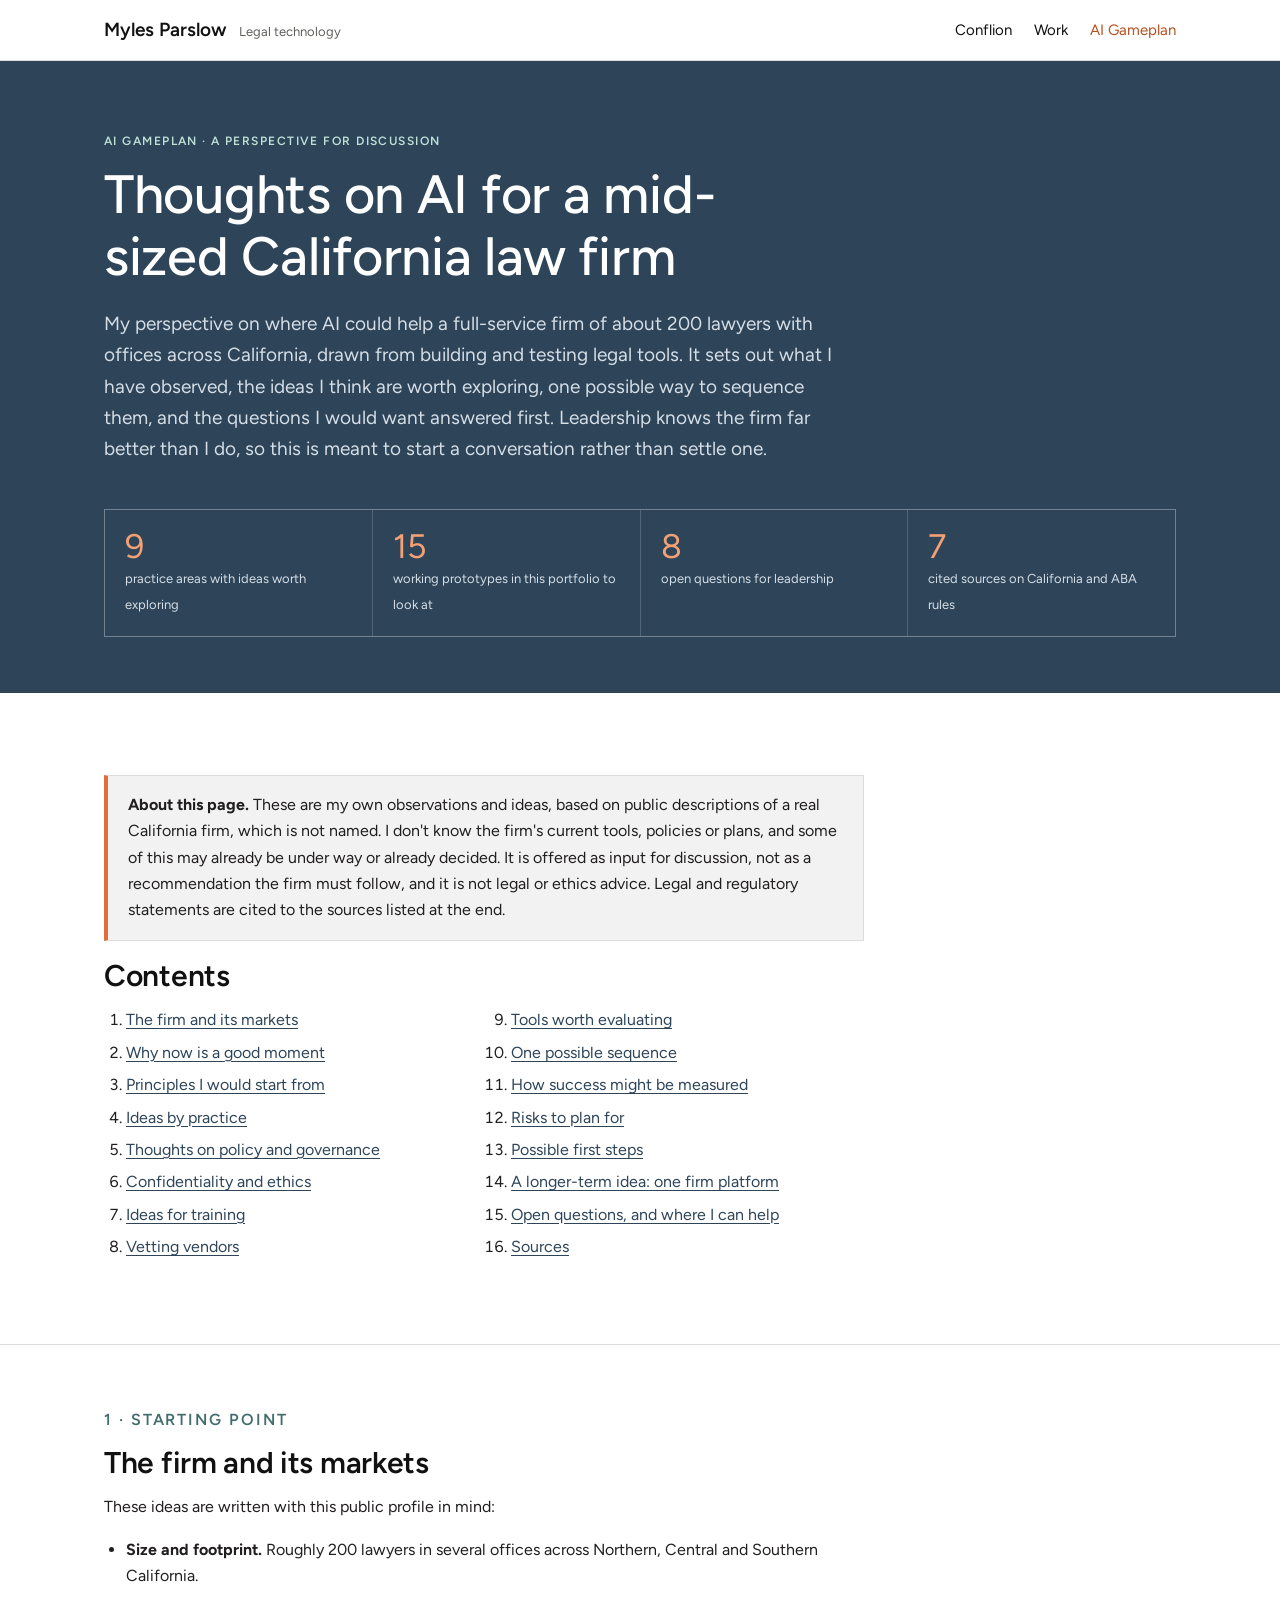
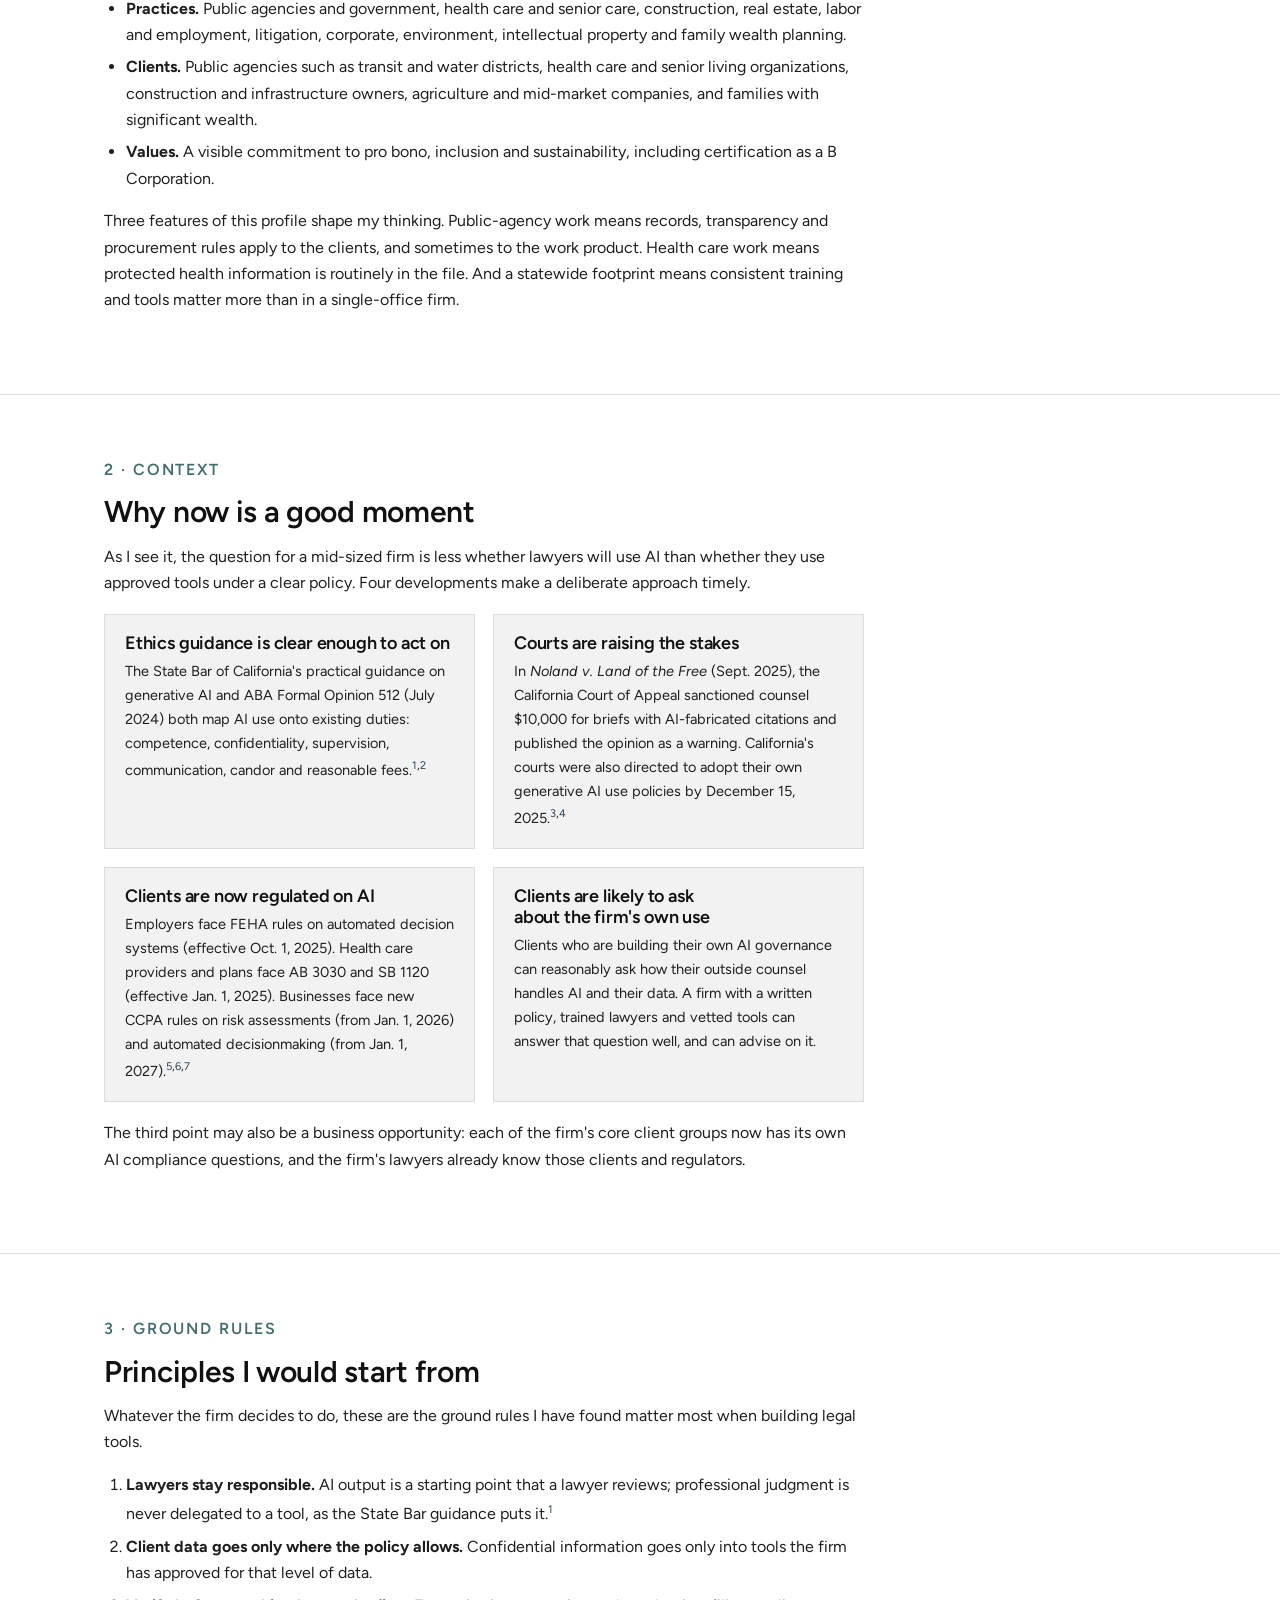
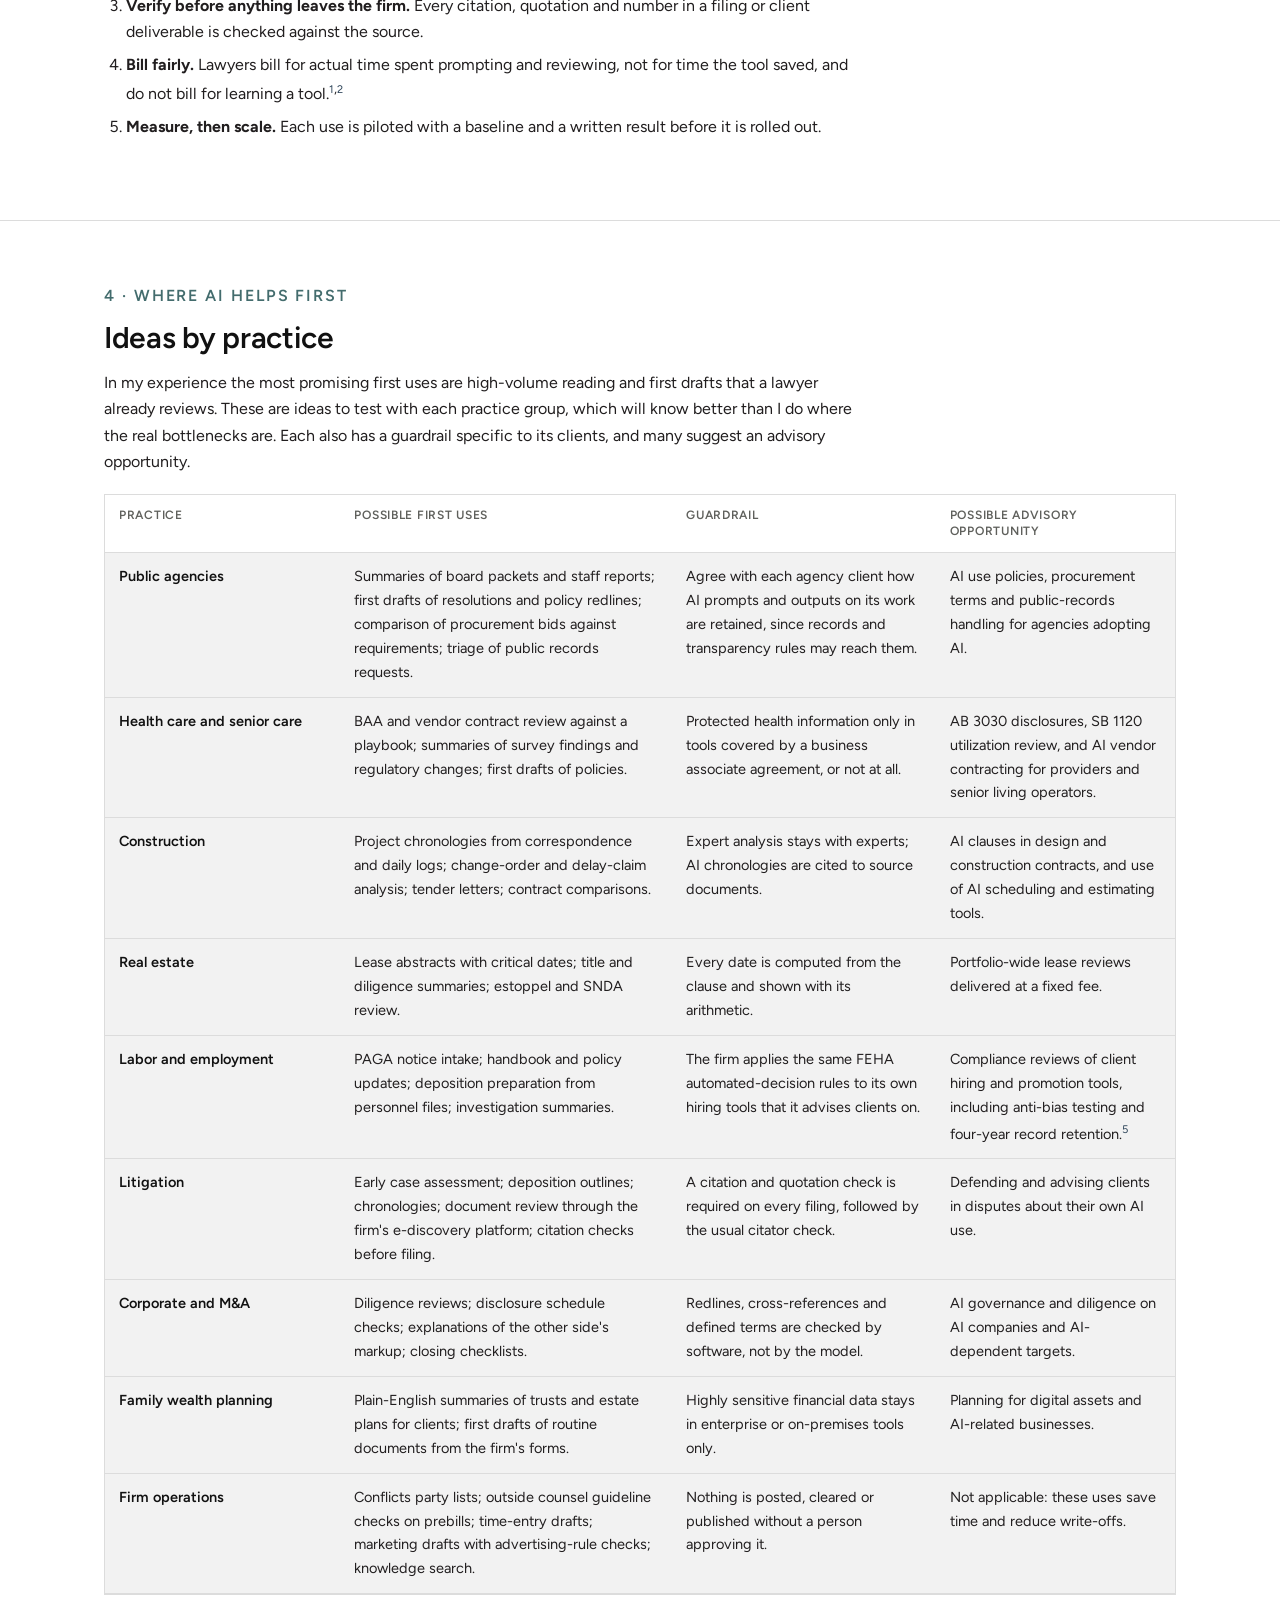
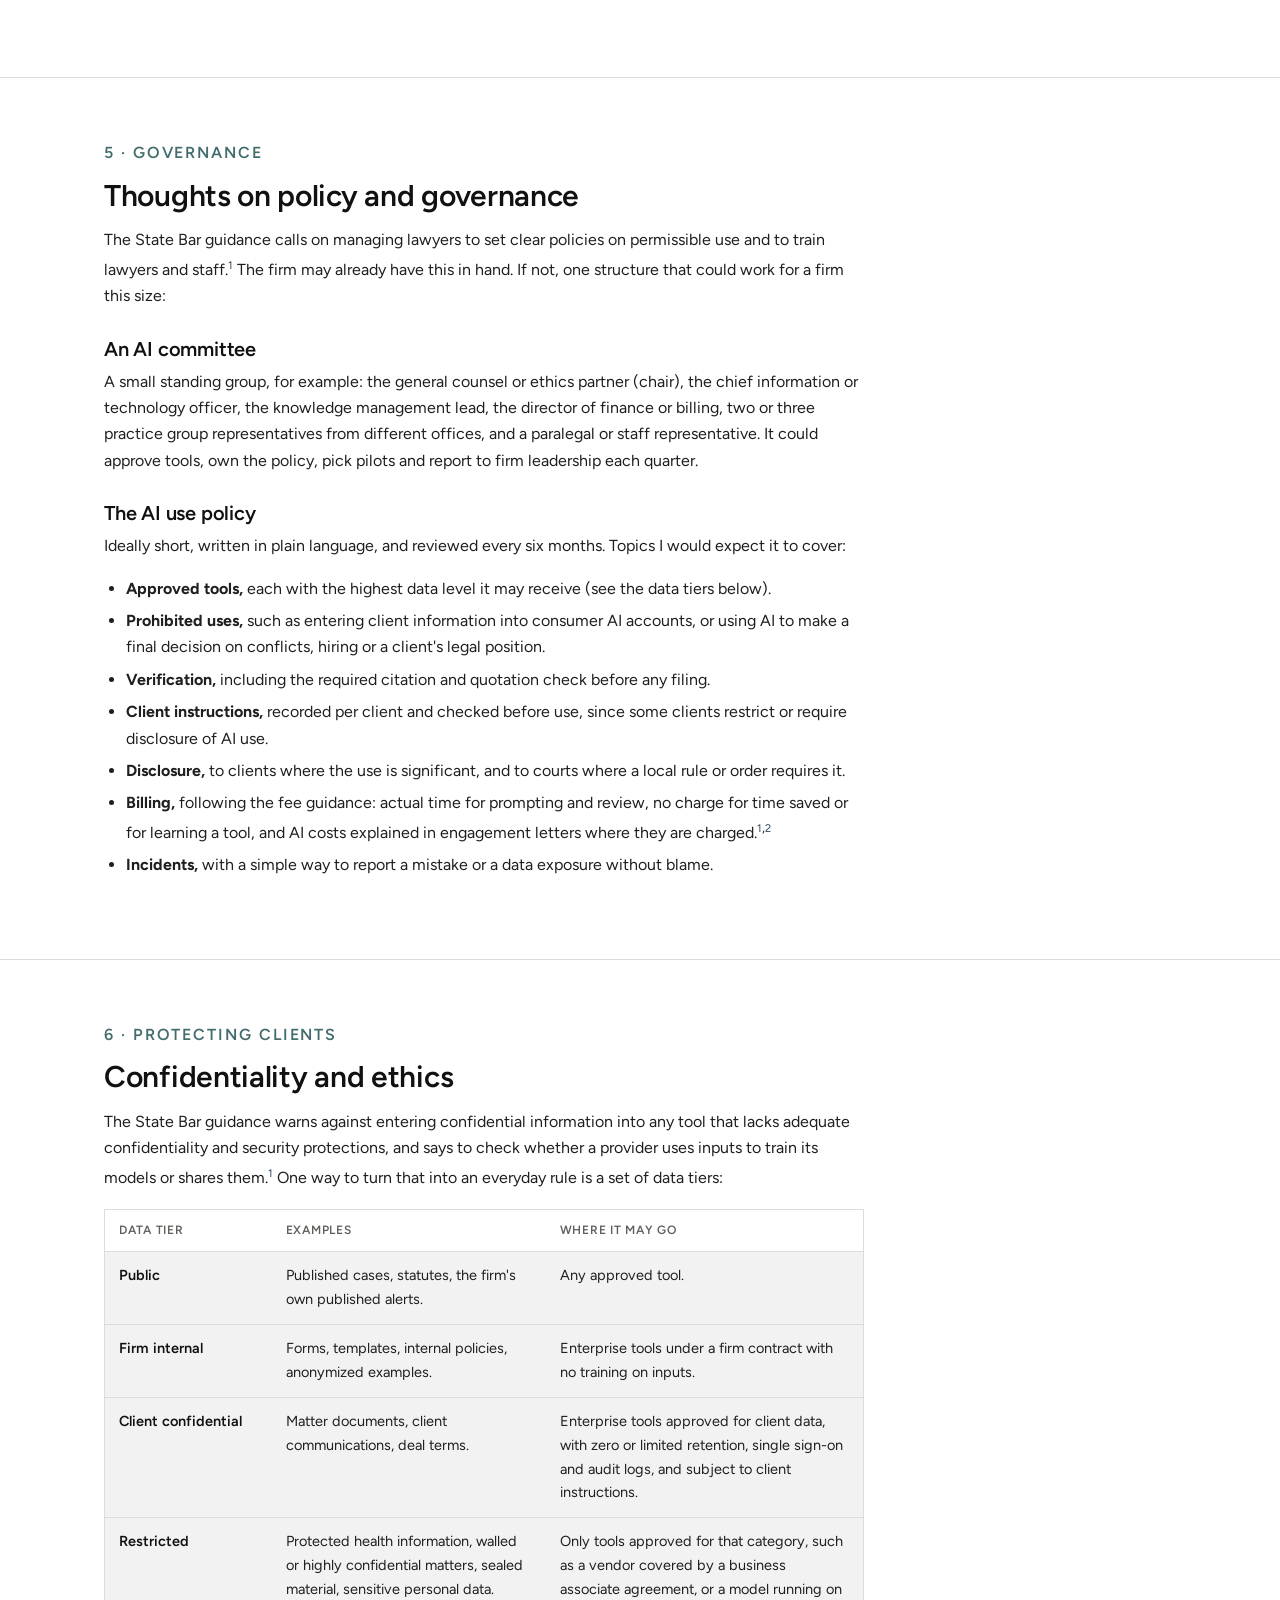
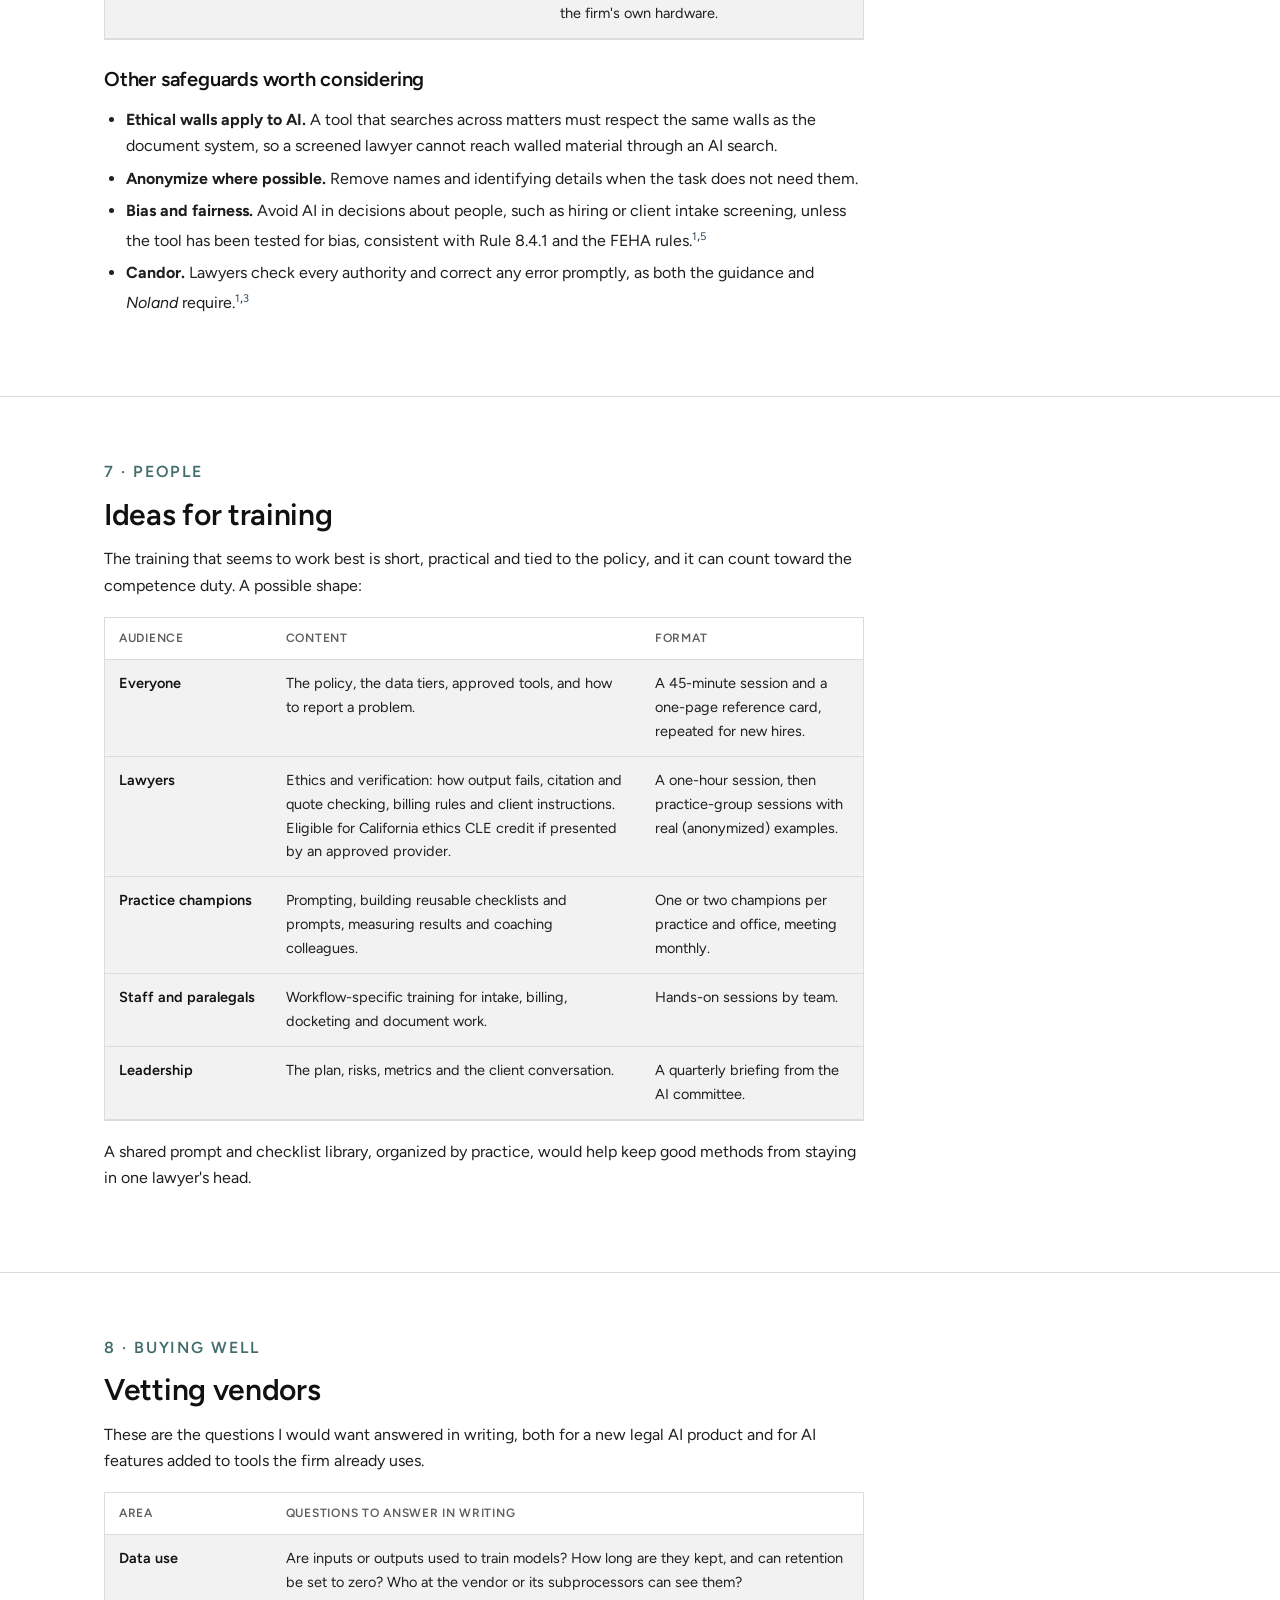
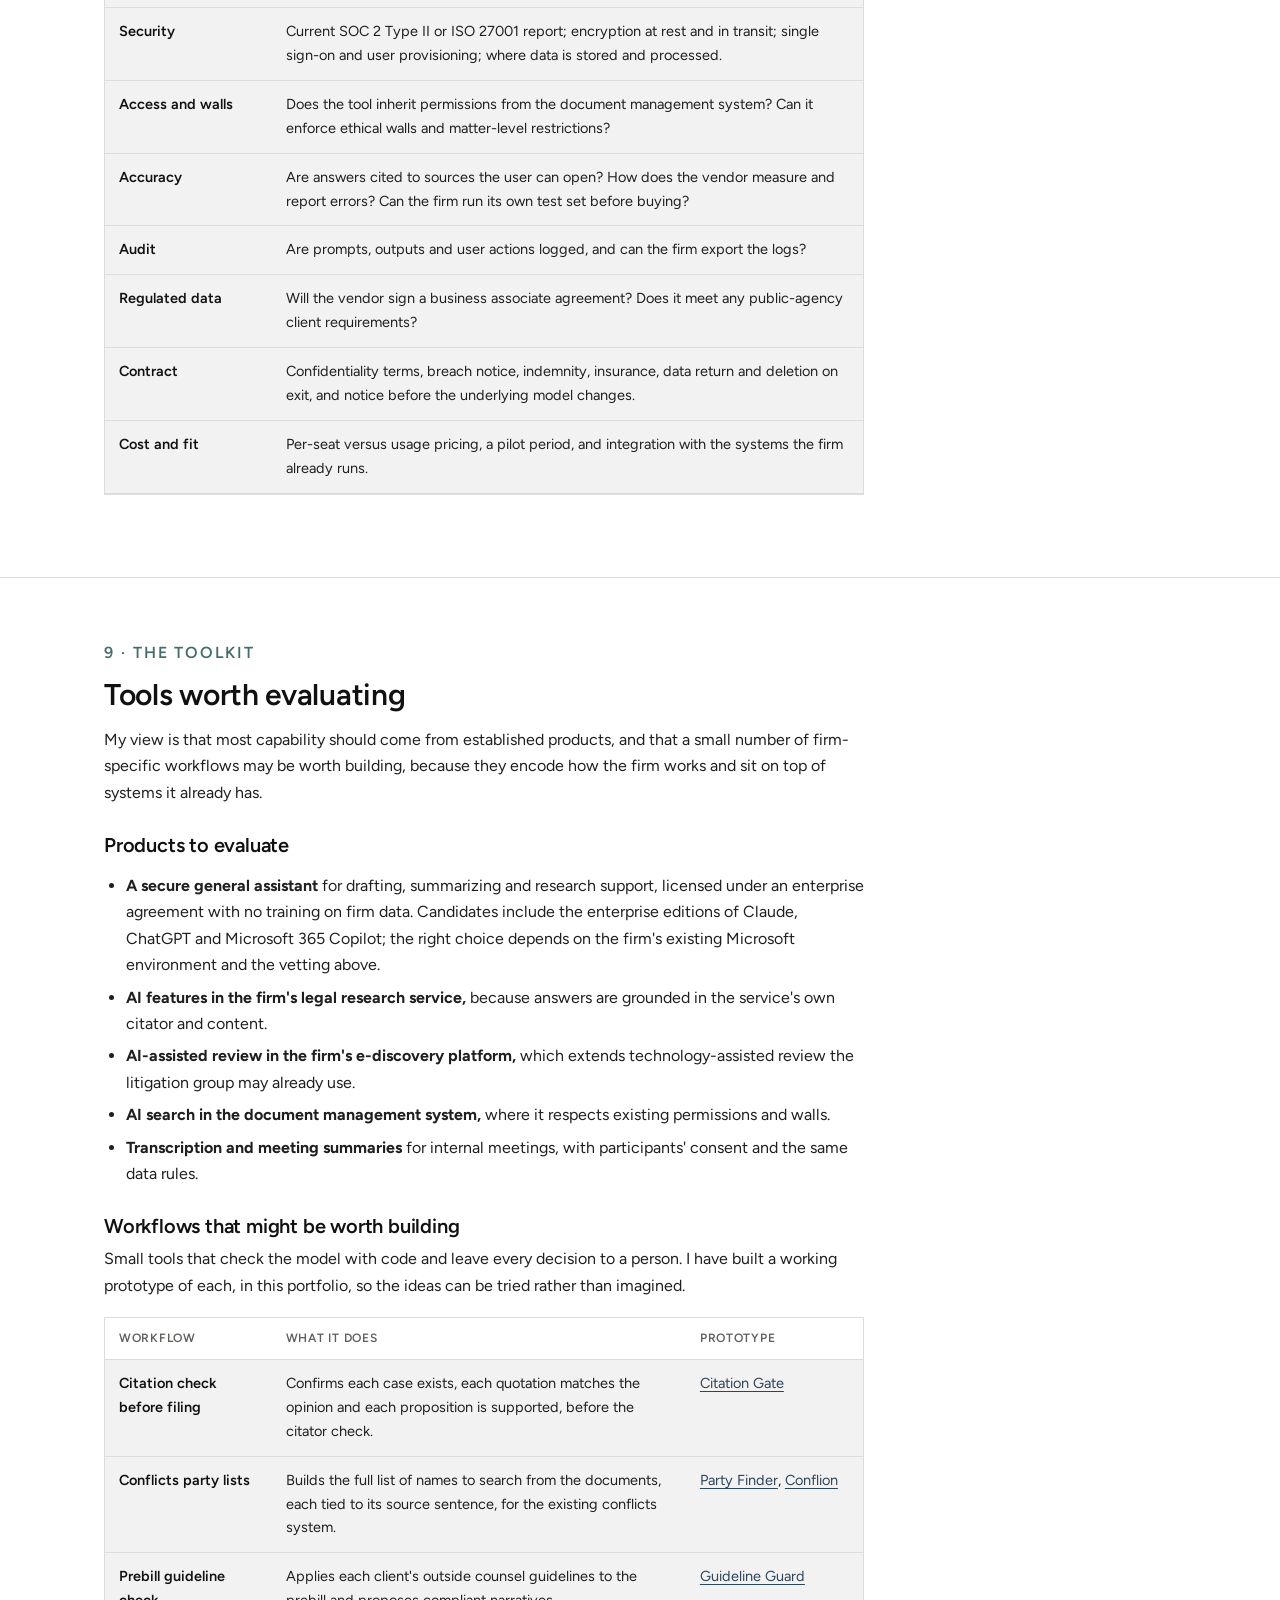
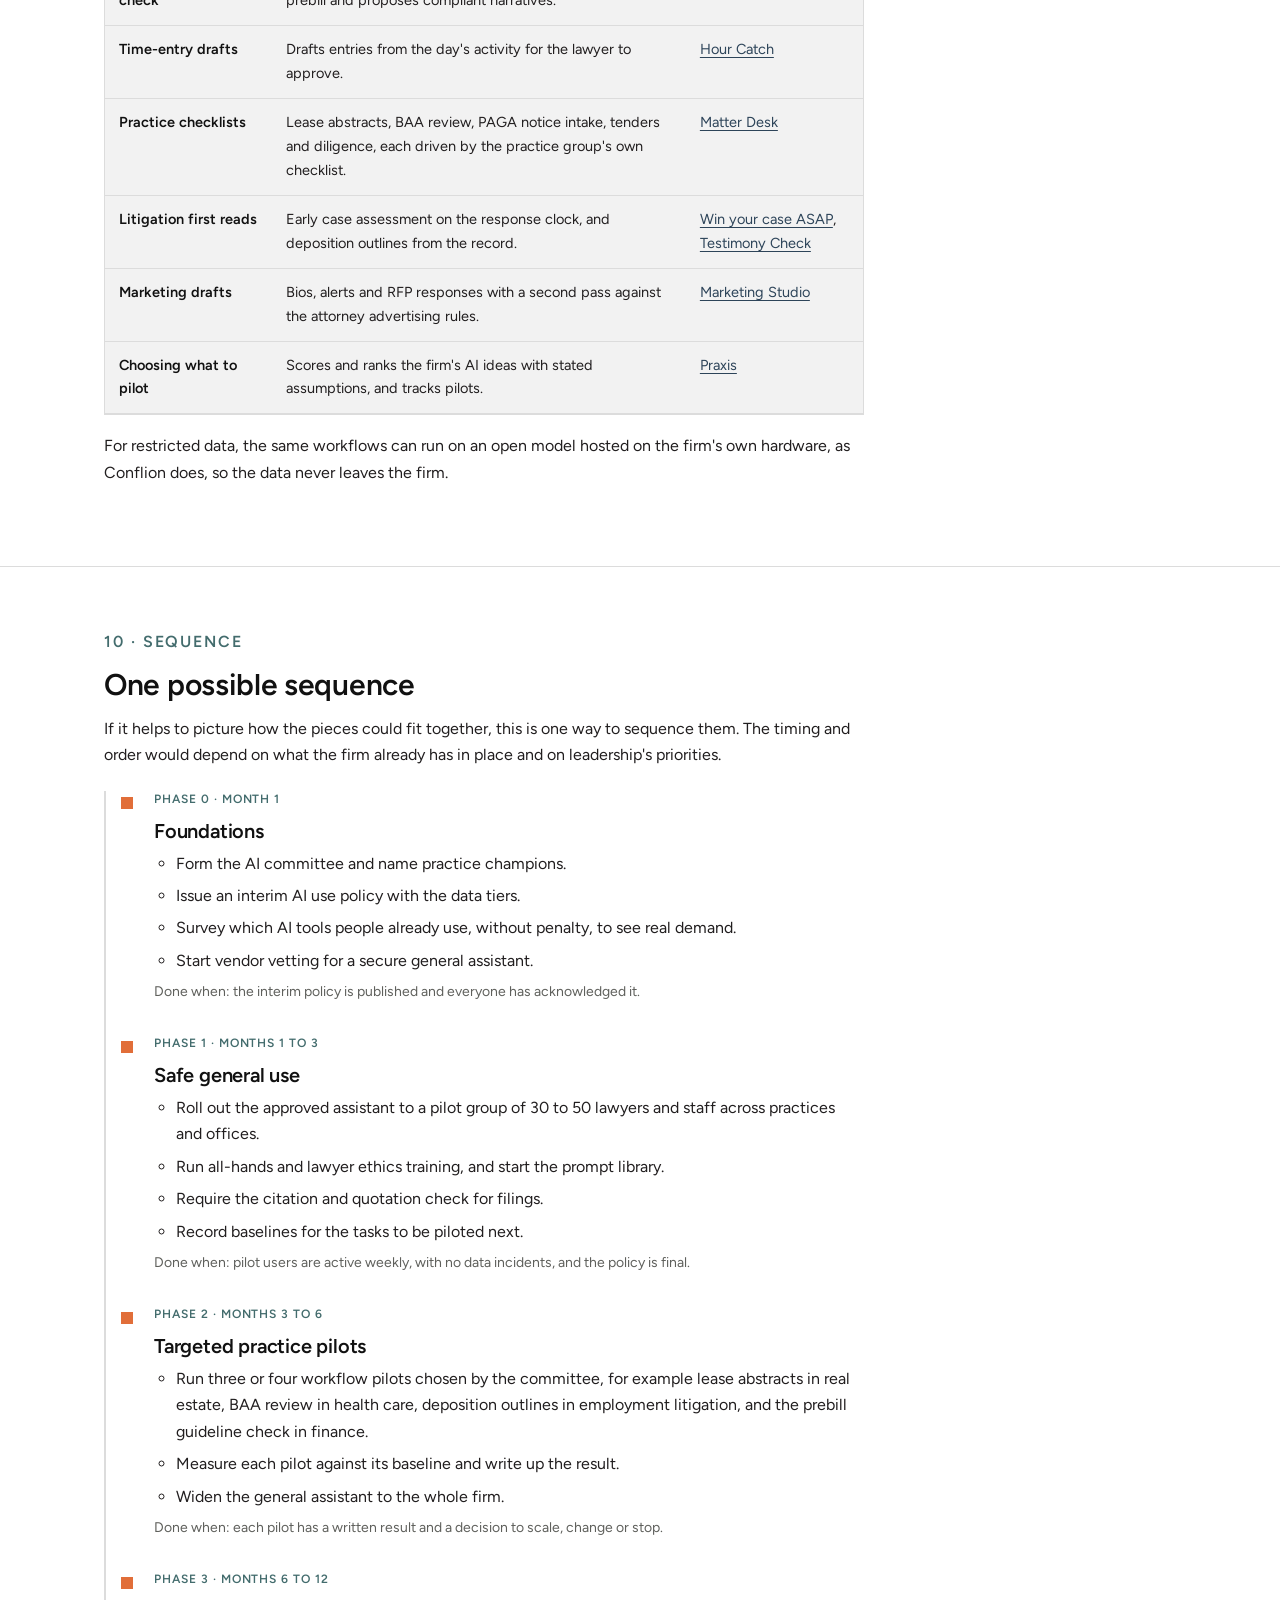
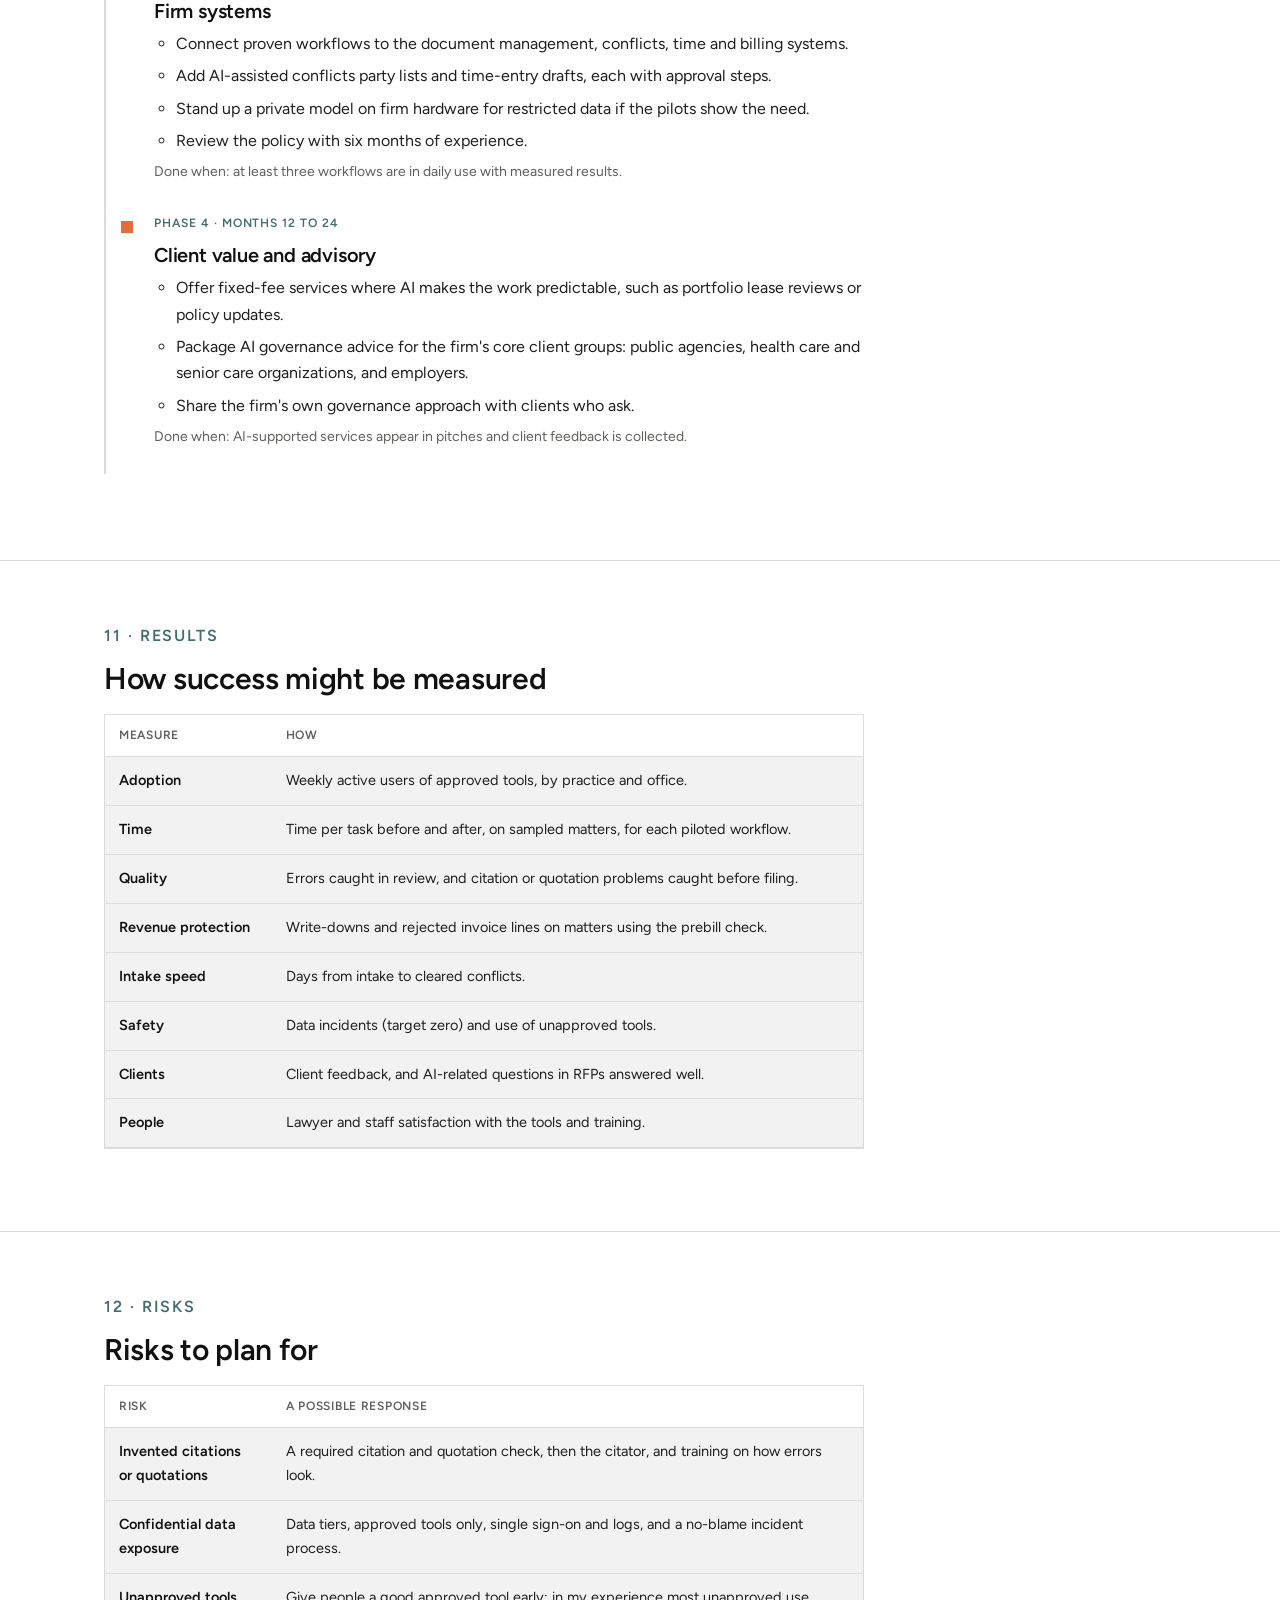
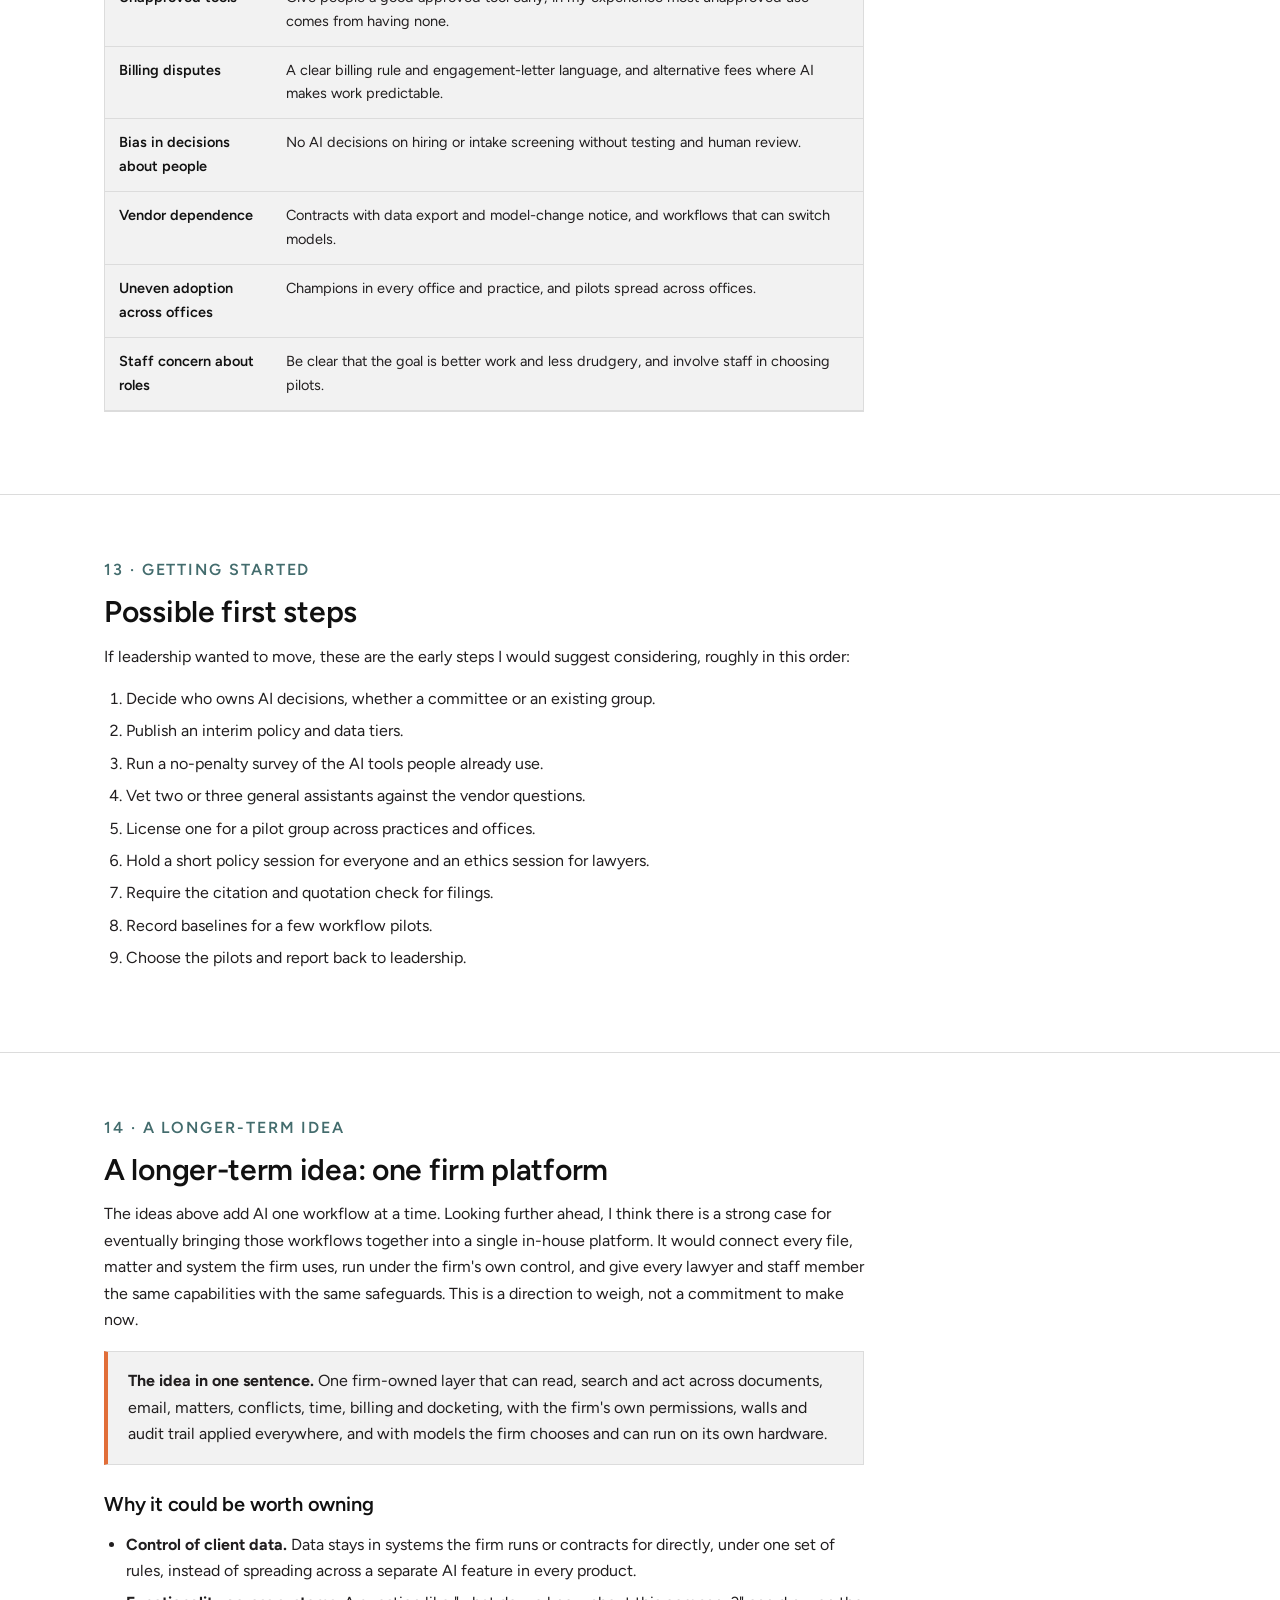
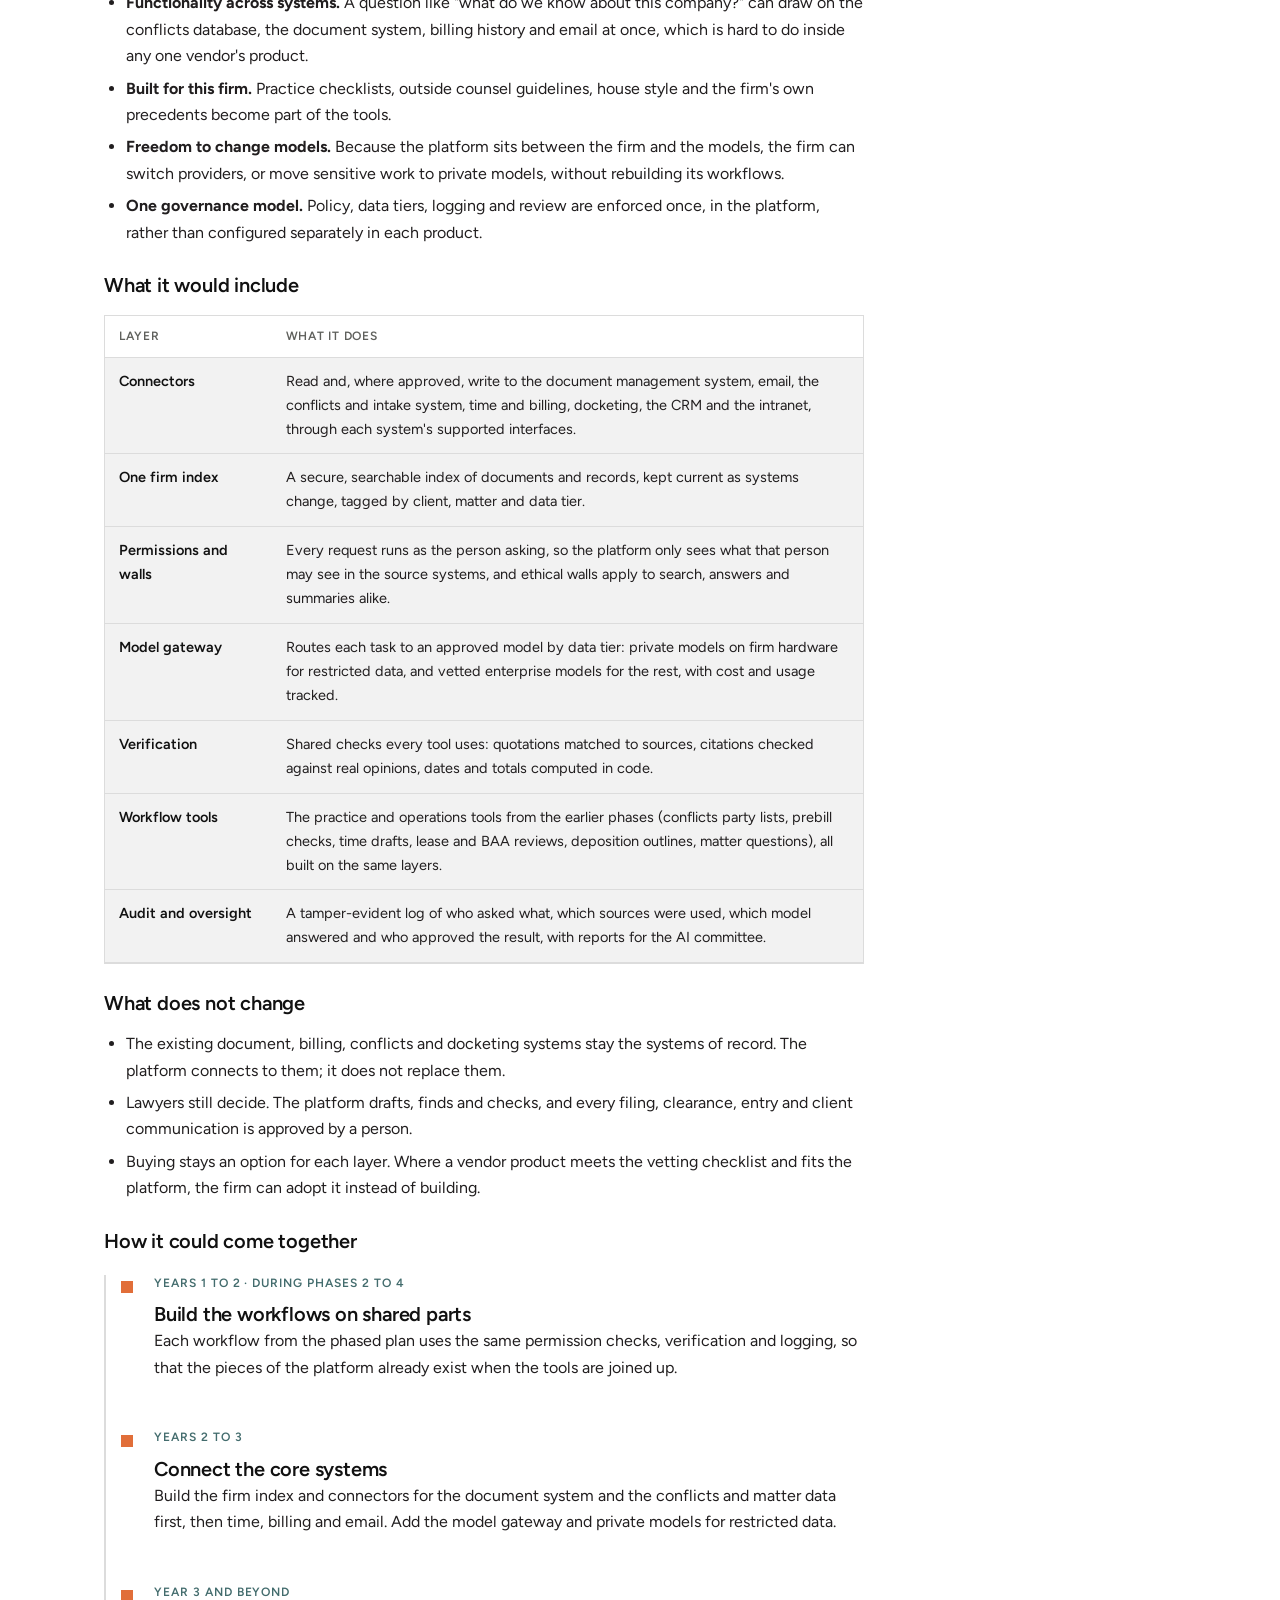
==== ai-gameplan/index.html @ 107e4f0d "Retone the AI Gameplan as a perspective for discussion Co-Authored-By: Claude Opus 5.5 <noreply@anth" ====
<!doctype html>
<html lang="en">
<head>
<meta charset="utf-8">
<meta name="viewport" content="width=device-width, initial-scale=1">
<title>AI Gameplan · Mid-Sized Firm</title>
<meta name="description" content="One perspective on AI at a mid-sized California law firm: observations, ideas worth exploring and open questions on policy, training, confidentiality, vendors and practice-specific tools.">
<meta name="robots" content="noindex">
<link rel="preconnect" href="https://fonts.googleapis.com">
<link rel="preconnect" href="https://fonts.gstatic.com" crossorigin>
<link href="https://fonts.googleapis.com/css2?family=Figtree:wght@400;500;600;700&display=swap" rel="stylesheet">
<link rel="stylesheet" href="../legal.css">
</head>
<body>

<header class="top">
  <div class="wrap">
    <a class="brand" href="../">Myles Parslow <span>Legal technology</span></a>
    <nav aria-label="Sections">
      <a href="../#conflion" class="hide-sm">Conflion</a>
      <a href="../#work">Work</a>
      <a href="./" aria-current="page">AI Gameplan</a>
    </nav>
  </div>
</header>

<main>

<section class="hero">
  <div class="wrap">
    <p class="eyebrow">AI Gameplan · A perspective for discussion</p>
    <h1>Thoughts on AI for a mid-sized California law firm</h1>
    <p class="lede">My perspective on where AI could help a full-service firm of about 200 lawyers with offices across California, drawn from building and testing legal tools. It sets out what I have observed, the ideas I think are worth exploring, one possible way to sequence them, and the questions I would want answered first. Leadership knows the firm far better than I do, so this is meant to start a conversation rather than settle one.</p>
    <div class="figures" role="list">
      <div role="listitem"><b>9</b><span>practice areas with ideas worth exploring</span></div>
      <div role="listitem"><b>15</b><span>working prototypes in this portfolio to look at</span></div>
      <div role="listitem"><b>8</b><span>open questions for leadership</span></div>
      <div role="listitem"><b>7</b><span>cited sources on California and ABA rules</span></div>
    </div>
  </div>
</section>

<section class="block">
  <div class="wrap narrow doc">
    <div class="callout">
      <p><b>About this page.</b> These are my own observations and ideas, based on public descriptions of a real California firm, which is not named. I don't know the firm's current tools, policies or plans, and some of this may already be under way or already decided. It is offered as input for discussion, not as a recommendation the firm must follow, and it is not legal or ethics advice. Legal and regulatory statements are cited to the sources listed at the end.</p>
    </div>
    <h2>Contents</h2>
    <ol class="toc-side">
      <li><a href="#profile">The firm and its markets</a></li>
      <li><a href="#why">Why now is a good moment</a></li>
      <li><a href="#principles">Principles I would start from</a></li>
      <li><a href="#practices">Ideas by practice</a></li>
      <li><a href="#governance">Thoughts on policy and governance</a></li>
      <li><a href="#confidentiality">Confidentiality and ethics</a></li>
      <li><a href="#training">Ideas for training</a></li>
      <li><a href="#vendors">Vetting vendors</a></li>
      <li><a href="#tools">Tools worth evaluating</a></li>
      <li><a href="#phases">One possible sequence</a></li>
      <li><a href="#measure">How success might be measured</a></li>
      <li><a href="#risks">Risks to plan for</a></li>
      <li><a href="#first90">Possible first steps</a></li>
      <li><a href="#platform">A longer-term idea: one firm platform</a></li>
      <li><a href="#questions">Open questions, and where I can help</a></li>
      <li><a href="#sources">Sources</a></li>
    </ol>
  </div>
</section>

<section class="block" id="profile">
  <div class="wrap narrow doc">
    <p class="eyebrow">1 · Starting point</p>
    <h2>The firm and its markets</h2>
    <p>These ideas are written with this public profile in mind:</p>
    <ul>
      <li><b>Size and footprint.</b> Roughly 200 lawyers in several offices across Northern, Central and Southern California.</li>
      <li><b>Practices.</b> Public agencies and government, health care and senior care, construction, real estate, labor and employment, litigation, corporate, environment, intellectual property and family wealth planning.</li>
      <li><b>Clients.</b> Public agencies such as transit and water districts, health care and senior living organizations, construction and infrastructure owners, agriculture and mid-market companies, and families with significant wealth.</li>
      <li><b>Values.</b> A visible commitment to pro bono, inclusion and sustainability, including certification as a B Corporation.</li>
    </ul>
    <p>Three features of this profile shape my thinking. Public-agency work means records, transparency and procurement rules apply to the clients, and sometimes to the work product. Health care work means protected health information is routinely in the file. And a statewide footprint means consistent training and tools matter more than in a single-office firm.</p>
  </div>
</section>

<section class="block" id="why">
  <div class="wrap narrow doc">
    <p class="eyebrow">2 · Context</p>
    <h2>Why now is a good moment</h2>
    <p>As I see it, the question for a mid-sized firm is less whether lawyers will use AI than whether they use approved tools under a clear policy. Four developments make a deliberate approach timely.</p>
    <div class="force">
      <div><h3>Ethics guidance is clear enough to act on</h3><p>The State Bar of California's practical guidance on generative AI and ABA Formal Opinion 512 (July 2024) both map AI use onto existing duties: competence, confidentiality, supervision, communication, candor and reasonable fees.<sup><a href="#s1">1</a>,<a href="#s2">2</a></sup></p></div>
      <div><h3>Courts are raising the stakes</h3><p>In <i>Noland v. Land of the Free</i> (Sept. 2025), the California Court of Appeal sanctioned counsel $10,000 for briefs with AI-fabricated citations and published the opinion as a warning. California's courts were also directed to adopt their own generative AI use policies by December 15, 2025.<sup><a href="#s3">3</a>,<a href="#s4">4</a></sup></p></div>
      <div><h3>Clients are now regulated on AI</h3><p>Employers face FEHA rules on automated decision systems (effective Oct. 1, 2025). Health care providers and plans face AB 3030 and SB 1120 (effective Jan. 1, 2025). Businesses face new CCPA rules on risk assessments (from Jan. 1, 2026) and automated decisionmaking (from Jan. 1, 2027).<sup><a href="#s5">5</a>,<a href="#s6">6</a>,<a href="#s7">7</a></sup></p></div>
      <div><h3>Clients are likely to ask about the firm's own use</h3><p>Clients who are building their own AI governance can reasonably ask how their outside counsel handles AI and their data. A firm with a written policy, trained lawyers and vetted tools can answer that question well, and can advise on it.</p></div>
    </div>
    <p>The third point may also be a business opportunity: each of the firm's core client groups now has its own AI compliance questions, and the firm's lawyers already know those clients and regulators.</p>
  </div>
</section>

<section class="block" id="principles">
  <div class="wrap narrow doc">
    <p class="eyebrow">3 · Ground rules</p>
    <h2>Principles I would start from</h2>
    <p>Whatever the firm decides to do, these are the ground rules I have found matter most when building legal tools.</p>
    <ol>
      <li><b>Lawyers stay responsible.</b> AI output is a starting point that a lawyer reviews; professional judgment is never delegated to a tool, as the State Bar guidance puts it.<sup><a href="#s1">1</a></sup></li>
      <li><b>Client data goes only where the policy allows.</b> Confidential information goes only into tools the firm has approved for that level of data.</li>
      <li><b>Verify before anything leaves the firm.</b> Every citation, quotation and number in a filing or client deliverable is checked against the source.</li>
      <li><b>Bill fairly.</b> Lawyers bill for actual time spent prompting and reviewing, not for time the tool saved, and do not bill for learning a tool.<sup><a href="#s1">1</a>,<a href="#s2">2</a></sup></li>
      <li><b>Measure, then scale.</b> Each use is piloted with a baseline and a written result before it is rolled out.</li>
    </ol>
  </div>
</section>

<section class="block" id="practices">
  <div class="wrap doc">
    <div class="narrow">
      <p class="eyebrow">4 · Where AI helps first</p>
      <h2>Ideas by practice</h2>
      <p>In my experience the most promising first uses are high-volume reading and first drafts that a lawyer already reviews. These are ideas to test with each practice group, which will know better than I do where the real bottlenecks are. Each also has a guardrail specific to its clients, and many suggest an advisory opportunity.</p>
    </div>
    <div class="tbl-wrap">
      <table class="tbl stack">
        <thead><tr><th>Practice</th><th>Possible first uses</th><th>Guardrail</th><th>Possible advisory opportunity</th></tr></thead>
        <tbody>
          <tr><td>Public agencies</td><td data-label="First uses">Summaries of board packets and staff reports; first drafts of resolutions and policy redlines; comparison of procurement bids against requirements; triage of public records requests.</td><td data-label="Guardrail">Agree with each agency client how AI prompts and outputs on its work are retained, since records and transparency rules may reach them.</td><td data-label="Advisory opportunity">AI use policies, procurement terms and public-records handling for agencies adopting AI.</td></tr>
          <tr><td>Health care and senior care</td><td data-label="First uses">BAA and vendor contract review against a playbook; summaries of survey findings and regulatory changes; first drafts of policies.</td><td data-label="Guardrail">Protected health information only in tools covered by a business associate agreement, or not at all.</td><td data-label="Advisory opportunity">AB 3030 disclosures, SB 1120 utilization review, and AI vendor contracting for providers and senior living operators.</td></tr>
          <tr><td>Construction</td><td data-label="First uses">Project chronologies from correspondence and daily logs; change-order and delay-claim analysis; tender letters; contract comparisons.</td><td data-label="Guardrail">Expert analysis stays with experts; AI chronologies are cited to source documents.</td><td data-label="Advisory opportunity">AI clauses in design and construction contracts, and use of AI scheduling and estimating tools.</td></tr>
          <tr><td>Real estate</td><td data-label="First uses">Lease abstracts with critical dates; title and diligence summaries; estoppel and SNDA review.</td><td data-label="Guardrail">Every date is computed from the clause and shown with its arithmetic.</td><td data-label="Advisory opportunity">Portfolio-wide lease reviews delivered at a fixed fee.</td></tr>
          <tr><td>Labor and employment</td><td data-label="First uses">PAGA notice intake; handbook and policy updates; deposition preparation from personnel files; investigation summaries.</td><td data-label="Guardrail">The firm applies the same FEHA automated-decision rules to its own hiring tools that it advises clients on.</td><td data-label="Advisory opportunity">Compliance reviews of client hiring and promotion tools, including anti-bias testing and four-year record retention.<sup><a href="#s5">5</a></sup></td></tr>
          <tr><td>Litigation</td><td data-label="First uses">Early case assessment; deposition outlines; chronologies; document review through the firm's e-discovery platform; citation checks before filing.</td><td data-label="Guardrail">A citation and quotation check is required on every filing, followed by the usual citator check.</td><td data-label="Advisory opportunity">Defending and advising clients in disputes about their own AI use.</td></tr>
          <tr><td>Corporate and M&amp;A</td><td data-label="First uses">Diligence reviews; disclosure schedule checks; explanations of the other side's markup; closing checklists.</td><td data-label="Guardrail">Redlines, cross-references and defined terms are checked by software, not by the model.</td><td data-label="Advisory opportunity">AI governance and diligence on AI companies and AI-dependent targets.</td></tr>
          <tr><td>Family wealth planning</td><td data-label="First uses">Plain-English summaries of trusts and estate plans for clients; first drafts of routine documents from the firm's forms.</td><td data-label="Guardrail">Highly sensitive financial data stays in enterprise or on-premises tools only.</td><td data-label="Advisory opportunity">Planning for digital assets and AI-related businesses.</td></tr>
          <tr><td>Firm operations</td><td data-label="First uses">Conflicts party lists; outside counsel guideline checks on prebills; time-entry drafts; marketing drafts with advertising-rule checks; knowledge search.</td><td data-label="Guardrail">Nothing is posted, cleared or published without a person approving it.</td><td data-label="Advisory opportunity">Not applicable: these uses save time and reduce write-offs.</td></tr>
        </tbody>
      </table>
    </div>
  </div>
</section>

<section class="block" id="governance">
  <div class="wrap narrow doc">
    <p class="eyebrow">5 · Governance</p>
    <h2>Thoughts on policy and governance</h2>
    <p>The State Bar guidance calls on managing lawyers to set clear policies on permissible use and to train lawyers and staff.<sup><a href="#s1">1</a></sup> The firm may already have this in hand. If not, one structure that could work for a firm this size:</p>
    <h3>An AI committee</h3>
    <p>A small standing group, for example: the general counsel or ethics partner (chair), the chief information or technology officer, the knowledge management lead, the director of finance or billing, two or three practice group representatives from different offices, and a paralegal or staff representative. It could approve tools, own the policy, pick pilots and report to firm leadership each quarter.</p>
    <h3>The AI use policy</h3>
    <p>Ideally short, written in plain language, and reviewed every six months. Topics I would expect it to cover:</p>
    <ul>
      <li><b>Approved tools,</b> each with the highest data level it may receive (see the data tiers below).</li>
      <li><b>Prohibited uses,</b> such as entering client information into consumer AI accounts, or using AI to make a final decision on conflicts, hiring or a client's legal position.</li>
      <li><b>Verification,</b> including the required citation and quotation check before any filing.</li>
      <li><b>Client instructions,</b> recorded per client and checked before use, since some clients restrict or require disclosure of AI use.</li>
      <li><b>Disclosure,</b> to clients where the use is significant, and to courts where a local rule or order requires it.</li>
      <li><b>Billing,</b> following the fee guidance: actual time for prompting and review, no charge for time saved or for learning a tool, and AI costs explained in engagement letters where they are charged.<sup><a href="#s1">1</a>,<a href="#s2">2</a></sup></li>
      <li><b>Incidents,</b> with a simple way to report a mistake or a data exposure without blame.</li>
    </ul>
  </div>
</section>

<section class="block" id="confidentiality">
  <div class="wrap narrow doc">
    <p class="eyebrow">6 · Protecting clients</p>
    <h2>Confidentiality and ethics</h2>
    <p>The State Bar guidance warns against entering confidential information into any tool that lacks adequate confidentiality and security protections, and says to check whether a provider uses inputs to train its models or shares them.<sup><a href="#s1">1</a></sup> One way to turn that into an everyday rule is a set of data tiers:</p>
    <div class="tbl-wrap">
      <table class="tbl stack">
        <thead><tr><th>Data tier</th><th>Examples</th><th>Where it may go</th></tr></thead>
        <tbody>
          <tr><td>Public</td><td data-label="Examples">Published cases, statutes, the firm's own published alerts.</td><td data-label="Where it may go">Any approved tool.</td></tr>
          <tr><td>Firm internal</td><td data-label="Examples">Forms, templates, internal policies, anonymized examples.</td><td data-label="Where it may go">Enterprise tools under a firm contract with no training on inputs.</td></tr>
          <tr><td>Client confidential</td><td data-label="Examples">Matter documents, client communications, deal terms.</td><td data-label="Where it may go">Enterprise tools approved for client data, with zero or limited retention, single sign-on and audit logs, and subject to client instructions.</td></tr>
          <tr><td>Restricted</td><td data-label="Examples">Protected health information, walled or highly confidential matters, sealed material, sensitive personal data.</td><td data-label="Where it may go">Only tools approved for that category, such as a vendor covered by a business associate agreement, or a model running on the firm's own hardware.</td></tr>
        </tbody>
      </table>
    </div>
    <h3>Other safeguards worth considering</h3>
    <ul>
      <li><b>Ethical walls apply to AI.</b> A tool that searches across matters must respect the same walls as the document system, so a screened lawyer cannot reach walled material through an AI search.</li>
      <li><b>Anonymize where possible.</b> Remove names and identifying details when the task does not need them.</li>
      <li><b>Bias and fairness.</b> Avoid AI in decisions about people, such as hiring or client intake screening, unless the tool has been tested for bias, consistent with Rule 8.4.1 and the FEHA rules.<sup><a href="#s1">1</a>,<a href="#s5">5</a></sup></li>
      <li><b>Candor.</b> Lawyers check every authority and correct any error promptly, as both the guidance and <i>Noland</i> require.<sup><a href="#s1">1</a>,<a href="#s3">3</a></sup></li>
    </ul>
  </div>
</section>

<section class="block" id="training">
  <div class="wrap narrow doc">
    <p class="eyebrow">7 · People</p>
    <h2>Ideas for training</h2>
    <p>The training that seems to work best is short, practical and tied to the policy, and it can count toward the competence duty. A possible shape:</p>
    <div class="tbl-wrap">
      <table class="tbl stack">
        <thead><tr><th>Audience</th><th>Content</th><th>Format</th></tr></thead>
        <tbody>
          <tr><td>Everyone</td><td data-label="Content">The policy, the data tiers, approved tools, and how to report a problem.</td><td data-label="Format">A 45-minute session and a one-page reference card, repeated for new hires.</td></tr>
          <tr><td>Lawyers</td><td data-label="Content">Ethics and verification: how output fails, citation and quote checking, billing rules and client instructions. Eligible for California ethics CLE credit if presented by an approved provider.</td><td data-label="Format">A one-hour session, then practice-group sessions with real (anonymized) examples.</td></tr>
          <tr><td>Practice champions</td><td data-label="Content">Prompting, building reusable checklists and prompts, measuring results and coaching colleagues.</td><td data-label="Format">One or two champions per practice and office, meeting monthly.</td></tr>
          <tr><td>Staff and paralegals</td><td data-label="Content">Workflow-specific training for intake, billing, docketing and document work.</td><td data-label="Format">Hands-on sessions by team.</td></tr>
          <tr><td>Leadership</td><td data-label="Content">The plan, risks, metrics and the client conversation.</td><td data-label="Format">A quarterly briefing from the AI committee.</td></tr>
        </tbody>
      </table>
    </div>
    <p>A shared prompt and checklist library, organized by practice, would help keep good methods from staying in one lawyer's head.</p>
  </div>
</section>

<section class="block" id="vendors">
  <div class="wrap narrow doc">
    <p class="eyebrow">8 · Buying well</p>
    <h2>Vetting vendors</h2>
    <p>These are the questions I would want answered in writing, both for a new legal AI product and for AI features added to tools the firm already uses.</p>
    <div class="tbl-wrap">
      <table class="tbl stack">
        <thead><tr><th>Area</th><th>Questions to answer in writing</th></tr></thead>
        <tbody>
          <tr><td>Data use</td><td data-label="Questions">Are inputs or outputs used to train models? How long are they kept, and can retention be set to zero? Who at the vendor or its subprocessors can see them?</td></tr>
          <tr><td>Security</td><td data-label="Questions">Current SOC 2 Type II or ISO 27001 report; encryption at rest and in transit; single sign-on and user provisioning; where data is stored and processed.</td></tr>
          <tr><td>Access and walls</td><td data-label="Questions">Does the tool inherit permissions from the document management system? Can it enforce ethical walls and matter-level restrictions?</td></tr>
          <tr><td>Accuracy</td><td data-label="Questions">Are answers cited to sources the user can open? How does the vendor measure and report errors? Can the firm run its own test set before buying?</td></tr>
          <tr><td>Audit</td><td data-label="Questions">Are prompts, outputs and user actions logged, and can the firm export the logs?</td></tr>
          <tr><td>Regulated data</td><td data-label="Questions">Will the vendor sign a business associate agreement? Does it meet any public-agency client requirements?</td></tr>
          <tr><td>Contract</td><td data-label="Questions">Confidentiality terms, breach notice, indemnity, insurance, data return and deletion on exit, and notice before the underlying model changes.</td></tr>
          <tr><td>Cost and fit</td><td data-label="Questions">Per-seat versus usage pricing, a pilot period, and integration with the systems the firm already runs.</td></tr>
        </tbody>
      </table>
    </div>
  </div>
</section>

<section class="block" id="tools">
  <div class="wrap narrow doc">
    <p class="eyebrow">9 · The toolkit</p>
    <h2>Tools worth evaluating</h2>
    <p>My view is that most capability should come from established products, and that a small number of firm-specific workflows may be worth building, because they encode how the firm works and sit on top of systems it already has.</p>
    <h3>Products to evaluate</h3>
    <ul>
      <li><b>A secure general assistant</b> for drafting, summarizing and research support, licensed under an enterprise agreement with no training on firm data. Candidates include the enterprise editions of Claude, ChatGPT and Microsoft 365 Copilot; the right choice depends on the firm's existing Microsoft environment and the vetting above.</li>
      <li><b>AI features in the firm's legal research service,</b> because answers are grounded in the service's own citator and content.</li>
      <li><b>AI-assisted review in the firm's e-discovery platform,</b> which extends technology-assisted review the litigation group may already use.</li>
      <li><b>AI search in the document management system,</b> where it respects existing permissions and walls.</li>
      <li><b>Transcription and meeting summaries</b> for internal meetings, with participants' consent and the same data rules.</li>
    </ul>
    <h3>Workflows that might be worth building</h3>
    <p>Small tools that check the model with code and leave every decision to a person. I have built a working prototype of each, in this portfolio, so the ideas can be tried rather than imagined.</p>
    <div class="tbl-wrap">
      <table class="tbl stack">
        <thead><tr><th>Workflow</th><th>What it does</th><th>Prototype</th></tr></thead>
        <tbody>
          <tr><td>Citation check before filing</td><td data-label="What it does">Confirms each case exists, each quotation matches the opinion and each proposition is supported, before the citator check.</td><td data-label="Prototype"><a href="../#citationgate">Citation Gate</a></td></tr>
          <tr><td>Conflicts party lists</td><td data-label="What it does">Builds the full list of names to search from the documents, each tied to its source sentence, for the existing conflicts system.</td><td data-label="Prototype"><a href="../#partyfinder">Party Finder</a>, <a href="../#conflion">Conflion</a></td></tr>
          <tr><td>Prebill guideline check</td><td data-label="What it does">Applies each client's outside counsel guidelines to the prebill and proposes compliant narratives.</td><td data-label="Prototype"><a href="../#guidelineguard">Guideline Guard</a></td></tr>
          <tr><td>Time-entry drafts</td><td data-label="What it does">Drafts entries from the day's activity for the lawyer to approve.</td><td data-label="Prototype"><a href="../#hourcatch">Hour Catch</a></td></tr>
          <tr><td>Practice checklists</td><td data-label="What it does">Lease abstracts, BAA review, PAGA notice intake, tenders and diligence, each driven by the practice group's own checklist.</td><td data-label="Prototype"><a href="../#matterdesk">Matter Desk</a></td></tr>
          <tr><td>Litigation first reads</td><td data-label="What it does">Early case assessment on the response clock, and deposition outlines from the record.</td><td data-label="Prototype"><a href="../#winyourcase">Win your case ASAP</a>, <a href="../#testimonycheck">Testimony Check</a></td></tr>
          <tr><td>Marketing drafts</td><td data-label="What it does">Bios, alerts and RFP responses with a second pass against the attorney advertising rules.</td><td data-label="Prototype"><a href="../#marketingstudio">Marketing Studio</a></td></tr>
          <tr><td>Choosing what to pilot</td><td data-label="What it does">Scores and ranks the firm's AI ideas with stated assumptions, and tracks pilots.</td><td data-label="Prototype"><a href="../#praxis">Praxis</a></td></tr>
        </tbody>
      </table>
    </div>
    <p>For restricted data, the same workflows can run on an open model hosted on the firm's own hardware, as Conflion does, so the data never leaves the firm.</p>
  </div>
</section>

<section class="block" id="phases">
  <div class="wrap narrow doc">
    <p class="eyebrow">10 · Sequence</p>
    <h2>One possible sequence</h2>
    <p>If it helps to picture how the pieces could fit together, this is one way to sequence them. The timing and order would depend on what the firm already has in place and on leadership's priorities.</p>
    <ol class="phases">
      <li>
        <p class="when">Phase 0 · Month 1</p>
        <h3>Foundations</h3>
        <ul>
          <li>Form the AI committee and name practice champions.</li>
          <li>Issue an interim AI use policy with the data tiers.</li>
          <li>Survey which AI tools people already use, without penalty, to see real demand.</li>
          <li>Start vendor vetting for a secure general assistant.</li>
        </ul>
        <p class="exit">Done when: the interim policy is published and everyone has acknowledged it.</p>
      </li>
      <li>
        <p class="when">Phase 1 · Months 1 to 3</p>
        <h3>Safe general use</h3>
        <ul>
          <li>Roll out the approved assistant to a pilot group of 30 to 50 lawyers and staff across practices and offices.</li>
          <li>Run all-hands and lawyer ethics training, and start the prompt library.</li>
          <li>Require the citation and quotation check for filings.</li>
          <li>Record baselines for the tasks to be piloted next.</li>
        </ul>
        <p class="exit">Done when: pilot users are active weekly, with no data incidents, and the policy is final.</p>
      </li>
      <li>
        <p class="when">Phase 2 · Months 3 to 6</p>
        <h3>Targeted practice pilots</h3>
        <ul>
          <li>Run three or four workflow pilots chosen by the committee, for example lease abstracts in real estate, BAA review in health care, deposition outlines in employment litigation, and the prebill guideline check in finance.</li>
          <li>Measure each pilot against its baseline and write up the result.</li>
          <li>Widen the general assistant to the whole firm.</li>
        </ul>
        <p class="exit">Done when: each pilot has a written result and a decision to scale, change or stop.</p>
      </li>
      <li>
        <p class="when">Phase 3 · Months 6 to 12</p>
        <h3>Firm systems</h3>
        <ul>
          <li>Connect proven workflows to the document management, conflicts, time and billing systems.</li>
          <li>Add AI-assisted conflicts party lists and time-entry drafts, each with approval steps.</li>
          <li>Stand up a private model on firm hardware for restricted data if the pilots show the need.</li>
          <li>Review the policy with six months of experience.</li>
        </ul>
        <p class="exit">Done when: at least three workflows are in daily use with measured results.</p>
      </li>
      <li>
        <p class="when">Phase 4 · Months 12 to 24</p>
        <h3>Client value and advisory</h3>
        <ul>
          <li>Offer fixed-fee services where AI makes the work predictable, such as portfolio lease reviews or policy updates.</li>
          <li>Package AI governance advice for the firm's core client groups: public agencies, health care and senior care organizations, and employers.</li>
          <li>Share the firm's own governance approach with clients who ask.</li>
        </ul>
        <p class="exit">Done when: AI-supported services appear in pitches and client feedback is collected.</p>
      </li>
    </ol>
  </div>
</section>

<section class="block" id="measure">
  <div class="wrap narrow doc">
    <p class="eyebrow">11 · Results</p>
    <h2>How success might be measured</h2>
    <div class="tbl-wrap">
      <table class="tbl stack">
        <thead><tr><th>Measure</th><th>How</th></tr></thead>
        <tbody>
          <tr><td>Adoption</td><td data-label="How">Weekly active users of approved tools, by practice and office.</td></tr>
          <tr><td>Time</td><td data-label="How">Time per task before and after, on sampled matters, for each piloted workflow.</td></tr>
          <tr><td>Quality</td><td data-label="How">Errors caught in review, and citation or quotation problems caught before filing.</td></tr>
          <tr><td>Revenue protection</td><td data-label="How">Write-downs and rejected invoice lines on matters using the prebill check.</td></tr>
          <tr><td>Intake speed</td><td data-label="How">Days from intake to cleared conflicts.</td></tr>
          <tr><td>Safety</td><td data-label="How">Data incidents (target zero) and use of unapproved tools.</td></tr>
          <tr><td>Clients</td><td data-label="How">Client feedback, and AI-related questions in RFPs answered well.</td></tr>
          <tr><td>People</td><td data-label="How">Lawyer and staff satisfaction with the tools and training.</td></tr>
        </tbody>
      </table>
    </div>
  </div>
</section>

<section class="block" id="risks">
  <div class="wrap narrow doc">
    <p class="eyebrow">12 · Risks</p>
    <h2>Risks to plan for</h2>
    <div class="tbl-wrap">
      <table class="tbl stack">
        <thead><tr><th>Risk</th><th>A possible response</th></tr></thead>
        <tbody>
          <tr><td>Invented citations or quotations</td><td data-label="Response">A required citation and quotation check, then the citator, and training on how errors look.</td></tr>
          <tr><td>Confidential data exposure</td><td data-label="Response">Data tiers, approved tools only, single sign-on and logs, and a no-blame incident process.</td></tr>
          <tr><td>Unapproved tools</td><td data-label="Response">Give people a good approved tool early; in my experience most unapproved use comes from having none.</td></tr>
          <tr><td>Billing disputes</td><td data-label="Response">A clear billing rule and engagement-letter language, and alternative fees where AI makes work predictable.</td></tr>
          <tr><td>Bias in decisions about people</td><td data-label="Response">No AI decisions on hiring or intake screening without testing and human review.</td></tr>
          <tr><td>Vendor dependence</td><td data-label="Response">Contracts with data export and model-change notice, and workflows that can switch models.</td></tr>
          <tr><td>Uneven adoption across offices</td><td data-label="Response">Champions in every office and practice, and pilots spread across offices.</td></tr>
          <tr><td>Staff concern about roles</td><td data-label="Response">Be clear that the goal is better work and less drudgery, and involve staff in choosing pilots.</td></tr>
        </tbody>
      </table>
    </div>
  </div>
</section>

<section class="block" id="first90">
  <div class="wrap narrow doc">
    <p class="eyebrow">13 · Getting started</p>
    <h2>Possible first steps</h2>
    <p>If leadership wanted to move, these are the early steps I would suggest considering, roughly in this order:</p>
    <ol>
      <li>Decide who owns AI decisions, whether a committee or an existing group.</li>
      <li>Publish an interim policy and data tiers.</li>
      <li>Run a no-penalty survey of the AI tools people already use.</li>
      <li>Vet two or three general assistants against the vendor questions.</li>
      <li>License one for a pilot group across practices and offices.</li>
      <li>Hold a short policy session for everyone and an ethics session for lawyers.</li>
      <li>Require the citation and quotation check for filings.</li>
      <li>Record baselines for a few workflow pilots.</li>
      <li>Choose the pilots and report back to leadership.</li>
    </ol>
  </div>
</section>

<section class="block" id="platform">
  <div class="wrap narrow doc">
    <p class="eyebrow">14 · A longer-term idea</p>
    <h2>A longer-term idea: one firm platform</h2>
    <p>The ideas above add AI one workflow at a time. Looking further ahead, I think there is a strong case for eventually bringing those workflows together into a single in-house platform. It would connect every file, matter and system the firm uses, run under the firm's own control, and give every lawyer and staff member the same capabilities with the same safeguards. This is a direction to weigh, not a commitment to make now.</p>
    <div class="callout">
      <p><b>The idea in one sentence.</b> One firm-owned layer that can read, search and act across documents, email, matters, conflicts, time, billing and docketing, with the firm's own permissions, walls and audit trail applied everywhere, and with models the firm chooses and can run on its own hardware.</p>
    </div>

    <h3>Why it could be worth owning</h3>
    <ul>
      <li><b>Control of client data.</b> Data stays in systems the firm runs or contracts for directly, under one set of rules, instead of spreading across a separate AI feature in every product.</li>
      <li><b>Functionality across systems.</b> A question like "what do we know about this company?" can draw on the conflicts database, the document system, billing history and email at once, which is hard to do inside any one vendor's product.</li>
      <li><b>Built for this firm.</b> Practice checklists, outside counsel guidelines, house style and the firm's own precedents become part of the tools.</li>
      <li><b>Freedom to change models.</b> Because the platform sits between the firm and the models, the firm can switch providers, or move sensitive work to private models, without rebuilding its workflows.</li>
      <li><b>One governance model.</b> Policy, data tiers, logging and review are enforced once, in the platform, rather than configured separately in each product.</li>
    </ul>

    <h3>What it would include</h3>
    <div class="tbl-wrap">
      <table class="tbl stack">
        <thead><tr><th>Layer</th><th>What it does</th></tr></thead>
        <tbody>
          <tr><td>Connectors</td><td data-label="What it does">Read and, where approved, write to the document management system, email, the conflicts and intake system, time and billing, docketing, the CRM and the intranet, through each system's supported interfaces.</td></tr>
          <tr><td>One firm index</td><td data-label="What it does">A secure, searchable index of documents and records, kept current as systems change, tagged by client, matter and data tier.</td></tr>
          <tr><td>Permissions and walls</td><td data-label="What it does">Every request runs as the person asking, so the platform only sees what that person may see in the source systems, and ethical walls apply to search, answers and summaries alike.</td></tr>
          <tr><td>Model gateway</td><td data-label="What it does">Routes each task to an approved model by data tier: private models on firm hardware for restricted data, and vetted enterprise models for the rest, with cost and usage tracked.</td></tr>
          <tr><td>Verification</td><td data-label="What it does">Shared checks every tool uses: quotations matched to sources, citations checked against real opinions, dates and totals computed in code.</td></tr>
          <tr><td>Workflow tools</td><td data-label="What it does">The practice and operations tools from the earlier phases (conflicts party lists, prebill checks, time drafts, lease and BAA reviews, deposition outlines, matter questions), all built on the same layers.</td></tr>
          <tr><td>Audit and oversight</td><td data-label="What it does">A tamper-evident log of who asked what, which sources were used, which model answered and who approved the result, with reports for the AI committee.</td></tr>
        </tbody>
      </table>
    </div>

    <h3>What does not change</h3>
    <ul>
      <li>The existing document, billing, conflicts and docketing systems stay the systems of record. The platform connects to them; it does not replace them.</li>
      <li>Lawyers still decide. The platform drafts, finds and checks, and every filing, clearance, entry and client communication is approved by a person.</li>
      <li>Buying stays an option for each layer. Where a vendor product meets the vetting checklist and fits the platform, the firm can adopt it instead of building.</li>
    </ul>

    <h3>How it could come together</h3>
    <ol class="phases">
      <li>
        <p class="when">Years 1 to 2 · During phases 2 to 4</p>
        <h3>Build the workflows on shared parts</h3>
        <p>Each workflow from the phased plan uses the same permission checks, verification and logging, so that the pieces of the platform already exist when the tools are joined up.</p>
      </li>
      <li>
        <p class="when">Years 2 to 3</p>
        <h3>Connect the core systems</h3>
        <p>Build the firm index and connectors for the document system and the conflicts and matter data first, then time, billing and email. Add the model gateway and private models for restricted data.</p>
      </li>
      <li>
        <p class="when">Year 3 and beyond</p>
        <h3>One front door</h3>
        <p>Give everyone a single place to ask questions about a matter, run any approved workflow and see results with sources, inside the tools they already use, such as Outlook, Word and the document system.</p>
      </li>
    </ol>

    <h3>What it would take</h3>
    <ul>
      <li><b>A small permanent team</b> from IT, knowledge management and practice support, with outside help for security reviews.</li>
      <li><b>Infrastructure</b> for the index and private models, on firm hardware or a private cloud tenancy the firm controls.</li>
      <li><b>Vendor cooperation,</b> since connectors depend on each system's supported interfaces and contract terms.</li>
      <li><b>Security from the start,</b> including penetration testing, access reviews and an incident plan before any connector goes live.</li>
      <li><b>A decision gate at each stage,</b> so the next layer is built only when the last one has shown measured value.</li>
    </ul>
  </div>
</section>

<section class="block" id="questions">
  <div class="wrap narrow doc">
    <p class="eyebrow">15 · Open questions</p>
    <h2>Open questions, and where I can help</h2>
    <p>There is a lot I can't see from outside the firm's leadership. These are the questions I would want answered before anything above is taken further:</p>
    <ol>
      <li>What AI guidance or tools does the firm already have, and how is it going?</li>
      <li>Which practice groups feel the most pressure on time, write-offs or response deadlines?</li>
      <li>What are clients asking about AI, in RFPs, outside counsel guidelines or conversations?</li>
      <li>Which systems would the firm never want an AI tool to touch, and why?</li>
      <li>How much appetite is there for building in-house, compared with buying?</li>
      <li>Who would leadership want to own AI decisions?</li>
      <li>How should success be judged in the first year: time saved, risk reduced, client value, or something else?</li>
      <li>Are there client or regulatory constraints, such as public-agency or health care terms, that rule options in or out?</li>
    </ol>
    <h3>What I can bring to the conversation</h3>
    <ul>
      <li><b>Working prototypes.</b> Each tool idea above has a demo in this portfolio that can be opened and tried, which makes it easier to judge an idea on what it does rather than how it sounds.</li>
      <li><b>Testing against real outcomes.</b> I build tools to be measured against real results before anyone relies on them, and I'm glad to help set up a fair test of any tool the firm is considering.</li>
      <li><b>Plain-language explanation.</b> I'm happy to walk anyone through how these tools work, where they fail, and what safeguards they need.</li>
    </ul>
  </div>
</section>

<section class="block" id="sources">
  <div class="wrap narrow doc">
    <p class="eyebrow">16 · References</p>
    <h2>Sources</h2>
    <ol class="sources">
      <li id="s1">State Bar of California, Standing Committee on Professional Responsibility and Conduct, <a href="https://www.calbar.ca.gov/Portals/0/documents/ethics/Generative-AI-Practical-Guidance.pdf">Practical Guidance for the Use of Generative Artificial Intelligence in the Practice of Law</a> (November 2023).</li>
      <li id="s2">American Bar Association, <a href="https://www.americanbar.org/news/abanews/aba-news-archives/2024/07/aba-issues-first-ethics-guidance-ai-tools/">ABA issues first ethics guidance on a lawyer's use of AI tools</a> (Formal Opinion 512, July 29, 2024).</li>
      <li id="s3"><i>Noland v. Land of the Free, L.P.</i> (Cal. Ct. App., Sept. 12, 2025); summary in McGuireWoods, <a href="https://mcguirewoods.com/client-resources/alerts/2025/9/california-appellate-court-issues-10k-sanctions-in-states-first-published-opinion-on-ai-hallucinated-case-citations">California Appellate Court Issues $10K Sanctions</a>.</li>
      <li id="s4">California Rules of Court, <a href="https://courts.ca.gov/cms/rules/index/ten/rule10_430">rule 10.430</a>, Generative artificial intelligence use policies; summary in Morgan Lewis, <a href="https://www.morganlewis.com/pubs/2025/08/california-courts-adopt-rule-governing-the-states-generative-ai-use">California Courts Adopt Rule Governing the State's Generative AI Use</a> (August 2025).</li>
      <li id="s5">Mayer Brown, <a href="https://www.mayerbrown.com/en/insights/publications/2025/08/california-adopts-new-employment-ai-regulations-effective-october-1-2025">California Adopts New Employment AI Regulations Effective October 1, 2025</a>.</li>
      <li id="s6">Hogan Lovells, <a href="https://hlc.com/en/publications/new-california-laws-impact-uses-of-ai-by-health-care-providers-insurers-and-vendors">New California laws impact uses of AI by health care providers, insurers and vendors</a> (AB 3030 and SB 1120).</li>
      <li id="s7">California Privacy Protection Agency, <a href="https://www.cppa.ca.gov/announcements/2025/20250923.html">California Finalizes Regulations to Strengthen Consumers' Privacy</a> (September 23, 2025).</li>
    </ol>
    <p style="font-size:14px;color:var(--muted)">The firm profile in section 1 is based on the firm's public website and published profiles as of October 2026.</p>
  </div>
</section>

</main>

<footer class="foot">
  <div class="wrap">
    <p>Myles Parslow · AI Gameplan · A perspective for discussion, October 2026</p>
    <p>These are my own views, offered as a starting point for discussion, and are not legal or ethics advice. Product names are examples to evaluate, not endorsements.</p>
  </div>
</footer>

</body>
</html>
---- legal.css ----
/* Legal portfolio styles. */
/* Slate navy, sea green and warm orange on white, after the firm's own site. */
:root {
  --paper: #ffffff;
  --surface: #f2f2f2;
  --ink: #111111;
  --text: #211e1f;
  --muted: #5f605c;
  --rule: #dcdcdc;
  --accent: #2d4459;
  --accent-bright: #e16e39;
  --accent-text: #b8501f;
  --accent-soft: #e4f1ec;
  --brass: #436c6d;
  --ok: #436c6d;
  --band: #2d4459;
  --band-ink: #ffffff;
  --band-muted: #d5dee6;
  --band-accent: #bfe0d5;
  --teal: #436c6d;
  --sky: #bdd7de;
  --on-accent: #ffffff;
  --shadow: 0 1px 3px rgba(0, 0, 0, .08);
  --serif: "Figtree", "Avenir Next", Avenir, "Helvetica Neue", Arial, sans-serif;
  --sans: "Figtree", "Avenir Next", Avenir, "Helvetica Neue", Arial, sans-serif;
  color-scheme: light;
}
@media (prefers-color-scheme: dark) {
  :root:not([data-theme="light"]) {
    --paper: #141d26; --surface: #1c2833; --ink: #f2f4f6; --text: #d9dee3; --muted: #a2adb7;
    --rule: #2c3a47; --accent: #bdd7de; --accent-bright: #f08a55; --accent-text: #f4a37a; --accent-soft: #1f3330; --brass: #9fcfc0; --ok: #9fcfc0;
    --band: #22374a; --band-ink: #ffffff; --band-muted: #c4d0db; --band-accent: #bfe0d5; --teal: #2f5455; --sky: #bdd7de; --on-accent: #141d26;
    --shadow: none;
    color-scheme: dark;
  }
}
:root[data-theme="dark"] {
  --paper: #141d26; --surface: #1c2833; --ink: #f2f4f6; --text: #d9dee3; --muted: #a2adb7;
  --rule: #2c3a47; --accent: #bdd7de; --accent-bright: #f08a55; --accent-text: #f4a37a; --accent-soft: #1f3330; --brass: #9fcfc0; --ok: #9fcfc0;
  --band: #22374a; --band-ink: #ffffff; --band-muted: #c4d0db; --band-accent: #bfe0d5; --teal: #2f5455; --sky: #bdd7de; --on-accent: #141d26;
  --shadow: none;
  color-scheme: dark;
}

* { box-sizing: border-box; }
html { scroll-behavior: smooth; scroll-padding-top: 72px; }
@media (prefers-reduced-motion: reduce) { html { scroll-behavior: auto; } }
body {
  margin: 0; background: var(--paper); color: var(--text);
  font: 16px/1.65 var(--sans); -webkit-font-smoothing: antialiased;
}
img { max-width: 100%; display: block; }
a { color: var(--accent); text-underline-offset: 3px; }
h1, h2, h3, h4 { font-family: var(--serif); color: var(--ink); font-weight: 600; line-height: 1.15; letter-spacing: -.01em; margin: 0; text-wrap: balance; }
p { margin: 0 0 1em; }
.wrap { max-width: 1120px; margin: 0 auto; padding: 0 24px; }
.wrap.narrow > *, .narrow:not(.wrap) { max-width: 760px; }

/* Header */
.top {
  position: sticky; top: 0; z-index: 20; background: var(--paper);
  border-bottom: 1px solid var(--rule);
}
.top .wrap { display: flex; align-items: center; justify-content: space-between; gap: 16px; height: 60px; }
.brand { font-family: var(--serif); font-weight: 600; font-size: 19px; color: var(--ink); text-decoration: none; white-space: nowrap; }
.brand span { color: var(--muted); font-weight: 400; font-family: var(--sans); font-size: 13px; margin-left: 8px; }
.top nav { display: flex; gap: 22px; font-size: 15px; }
.top nav a { color: var(--ink); text-decoration: none; }
.top nav a:hover, .top nav a[aria-current] { color: var(--accent-text); }
@media (max-width: 760px) {
  .brand span { display: none; }
  .top nav { gap: 14px; font-size: 13px; }
  .top nav .hide-sm { display: none; }
}

/* Hero */
.hero { padding: 72px 0 56px; background: var(--band); color: var(--band-ink); }
.hero h1 { color: var(--band-ink); }
.hero .eyebrow { color: var(--band-accent); }
.eyebrow { font: 600 12px/1.4 var(--sans); letter-spacing: .12em; text-transform: uppercase; color: var(--brass); margin-bottom: 14px; }
.hero h1 { font-size: clamp(34px, 5vw, 54px); font-weight: 500; letter-spacing: -.005em; max-width: 18ch; }
.hero .lede { font-size: 19px; color: var(--band-muted); max-width: 62ch; margin: 20px 0 0; }
.figures { display: grid; grid-template-columns: repeat(4, 1fr); gap: 1px; background: rgba(255, 255, 255, .18); border: 1px solid rgba(255, 255, 255, .18); margin-top: 44px; }
.figures div { background: var(--band); padding: 18px 20px; }
.figures b { display: block; font: 400 34px/1.1 var(--serif); color: #f3a074; }
.figures span { font-size: 13px; color: var(--band-muted); }
@media (max-width: 760px) { .figures { grid-template-columns: 1fr 1fr; } .figures b { font-size: 26px; } .figures div { padding: 14px; } .hero { padding: 48px 0 36px; } }

/* Sections */
section.block { padding: 64px 0; border-bottom: 1px solid var(--rule); }
.section-head { max-width: 720px; margin-bottom: 36px; }
.section-head h2 { font-size: clamp(26px, 3.4vw, 34px); }
.section-head p { color: var(--muted); margin-top: 10px; }

.principles { display: grid; grid-template-columns: repeat(4, 1fr); gap: 20px; }
.principles div { border-top: 2px solid var(--accent-bright); padding-top: 14px; }
.principles h3 { font-size: 18px; margin-bottom: 6px; }
.principles p { font-size: 14.5px; color: var(--muted); margin: 0; }
@media (max-width: 900px) { .principles { grid-template-columns: 1fr 1fr; } }
@media (max-width: 560px) { .principles { grid-template-columns: 1fr; } }

/* Index of projects */
.toc { display: grid; grid-template-columns: repeat(3, 1fr); gap: 0 32px; margin-top: 8px; }
.toc h4 { font: 600 12px/1.4 var(--sans); letter-spacing: .1em; text-transform: uppercase; color: var(--muted); margin: 18px 0 6px; }
.toc a { display: block; padding: 5px 0; border-bottom: 1px dotted var(--rule); text-decoration: none; color: var(--ink); font-size: 15px; }
.toc a small { color: var(--muted); font-size: 13px; }
@media (max-width: 760px) { .toc { grid-template-columns: 1fr; } }

/* Featured case study */
.feature { background: var(--surface); border: 1px solid var(--rule); box-shadow: var(--shadow); padding: 36px; }
.feature h2 { font-size: clamp(28px, 4vw, 40px); }
.feature .sub { font-size: 18px; color: var(--text); max-width: 66ch; margin: 12px 0 22px; }
.cols { display: grid; grid-template-columns: 1fr 1fr; gap: 28px 40px; }
.cols h3 { font-size: 19px; margin: 0 0 8px; }
.cols p, .cols li { font-size: 15px; }
.cols ul { padding-left: 18px; margin: 0; }
.cols li { margin-bottom: 6px; }
@media (max-width: 760px) { .feature { padding: 22px; } .cols { grid-template-columns: 1fr; } }
.stats { display: flex; flex-wrap: wrap; gap: 10px; margin: 0 0 26px; }
.stats span { background: var(--accent-soft); color: var(--ink); font-size: 13.5px; padding: 6px 12px; border-radius: 0; }
.stats b { font-weight: 600; }
.gallery { display: grid; grid-template-columns: 2fr 1fr; gap: 16px; margin: 8px 0 30px; }
.gallery .stack { display: grid; gap: 16px; }
@media (max-width: 760px) { .gallery { grid-template-columns: 1fr; } }

figure { margin: 0; }
figure button.zoom {
  display: block; width: 100%; padding: 0; border: 1px solid var(--rule); background: var(--surface);
  cursor: zoom-in; border-radius: 0; overflow: hidden;
}
figure img { width: 100%; height: auto; }
figcaption { font-size: 13px; color: var(--muted); margin-top: 8px; line-height: 1.5; }

.actions { display: flex; flex-wrap: wrap; gap: 10px; margin: 18px 0 0; }
.btn {
  display: inline-flex; align-items: center; gap: 6px; font: 500 15px/1 var(--sans); padding: 12px 18px;
  border-radius: 0; text-decoration: none; border: 1px solid var(--ink); color: var(--ink); background: transparent;
}
.btn::after { content: ">"; margin-left: 2px; }
.btn.primary { background: var(--sky); border-color: var(--sky); color: #1d2f3f; }
.btn:hover { filter: brightness(1.08); }
.btn .note { font-weight: 400; opacity: .8; }

.built { margin-top: 22px; padding: 14px 16px; background: var(--paper); border-left: 3px solid var(--accent-bright); font-size: 14px; }
.built b { color: var(--ink); }

/* Project cards */
.group { margin-top: 56px; }
.group:first-of-type { margin-top: 0; }
.group > h3 { font: 600 13px/1.4 var(--sans); letter-spacing: .12em; text-transform: uppercase; color: var(--brass); margin-bottom: 18px; padding-bottom: 10px; border-bottom: 1px solid var(--rule); }
.card {
  display: grid; grid-template-columns: minmax(0, 1.05fr) minmax(0, 1fr); gap: 32px; align-items: start;
  background: var(--surface); border: 1px solid var(--rule); padding: 28px; margin-bottom: 22px; box-shadow: var(--shadow);
}
.card h4 { font-size: 24px; }
.card .kind { font: 600 12px/1.4 var(--sans); letter-spacing: .08em; text-transform: uppercase; color: var(--muted); margin-bottom: 6px; }
.card .what { margin: 10px 0 14px; font-size: 15.5px; }
.card ul { padding-left: 18px; margin: 0 0 6px; font-size: 14.5px; }
.card li { margin-bottom: 5px; }
.card .result { font-size: 14.5px; background: var(--accent-soft); padding: 10px 14px; border-radius: 0; margin: 12px 0 0; color: var(--ink); }
.card .built { margin-top: 14px; }
.card .shots { display: grid; gap: 14px; }
@media (max-width: 860px) { .card { grid-template-columns: 1fr; padding: 22px; gap: 20px; } .card .shots { order: -1; } }

/* Approach / closing */
.approach { display: grid; grid-template-columns: repeat(3, 1fr); gap: 28px; }
.approach h3 { font-size: 19px; margin-bottom: 6px; }
.approach p { font-size: 15px; color: var(--muted); }
@media (max-width: 760px) { .approach { grid-template-columns: 1fr; } }

.cta { background: var(--teal); color: var(--band-ink); padding: 40px; display: flex; gap: 28px; align-items: center; justify-content: space-between; flex-wrap: wrap; }
.cta h2 { color: var(--band-ink); font-size: 28px; }
.cta p { margin: 8px 0 0; color: var(--band-muted); max-width: 60ch; }
.cta .btn { border-color: var(--sky); background: var(--sky); color: #1d2f3f; }

footer.foot { padding: 36px 0 56px; font-size: 13.5px; color: var(--muted); }
footer.foot p { margin: 0 0 6px; }

/* Lightbox */
.lightbox { position: fixed; inset: 0; background: rgba(10, 14, 20, .88); display: none; align-items: center; justify-content: center; padding: 24px; z-index: 50; cursor: zoom-out; }
.lightbox.open { display: flex; }
.lightbox img { max-height: 92vh; max-width: 96vw; width: auto; border-radius: 4px; box-shadow: 0 20px 60px rgba(0, 0, 0, .5); }

/* Gameplan page */
.doc h2 { font-size: clamp(24px, 3vw, 30px); margin: 0 0 14px; }
.doc h3 { font-size: 20px; margin: 28px 0 8px; }
.doc p, .doc li { font-size: 16px; }
.doc ul, .doc ol { padding-left: 22px; }
.doc li { margin-bottom: 6px; }
.callout { background: var(--surface); border: 1px solid var(--rule); border-left: 4px solid var(--accent-bright); padding: 16px 20px; margin: 18px 0; font-size: 15px; }
.callout p:last-child { margin: 0; }
.tbl { width: 100%; border-collapse: collapse; font-size: 14.5px; background: var(--surface); }
.tbl th, .tbl td { text-align: left; vertical-align: top; padding: 12px 14px; border-bottom: 1px solid var(--rule); }
.tbl th { font: 600 12px/1.4 var(--sans); letter-spacing: .06em; text-transform: uppercase; color: var(--muted); background: var(--paper); }
.tbl td:first-child { font-weight: 600; color: var(--ink); width: 22%; }
.tbl-wrap { overflow-x: auto; border: 1px solid var(--rule); margin: 18px 0; }
@media (max-width: 700px) {
  .tbl.stack thead { display: none; }
  .tbl.stack tr { display: block; border-bottom: 1px solid var(--rule); padding: 8px 0; }
  .tbl.stack td { display: block; border: 0; padding: 4px 14px; width: auto; }
  .tbl.stack td[data-label]::before { content: attr(data-label); display: block; font: 600 11px/1.4 var(--sans); letter-spacing: .06em; text-transform: uppercase; color: var(--muted); }
}
.force { display: grid; grid-template-columns: 1fr 1fr; gap: 18px; margin: 18px 0; }
.force div { background: var(--surface); border: 1px solid var(--rule); padding: 18px 20px; }
.force h3 { margin: 0 0 6px; font-size: 18px; }
.force p { font-size: 14.5px; margin: 0; color: var(--text); }
@media (max-width: 700px) { .force { grid-template-columns: 1fr; } }
.phases { list-style: none; padding: 0; margin: 22px 0; border-left: 2px solid var(--rule); }
.phases > li { position: relative; padding: 0 0 26px 26px; }
.phases > li::before { content: ""; position: absolute; left: -7px; top: 6px; width: 12px; height: 12px; background: var(--accent-bright); }
.phases h3 { margin: 0 0 2px; }
.phases .when { font: 600 12px/1.4 var(--sans); letter-spacing: .08em; text-transform: uppercase; color: var(--brass); }
.phases ul { margin-top: 8px; }
.phases .exit { font-size: 14px; color: var(--muted); margin: 6px 0 0; }
.tag { display: inline-block; font: 600 11px/1.6 var(--sans); padding: 1px 8px; border-radius: 0; background: var(--accent-soft); color: var(--brass); letter-spacing: .03em; white-space: nowrap; }
.sources { font-size: 14px; }
.sources li { margin-bottom: 8px; }
.toc-side { font-size: 14px; columns: 2; column-gap: 32px; padding-left: 18px; }
@media (max-width: 600px) { .toc-side { columns: 1; } }
sup a { text-decoration: none; font-size: 11px; }
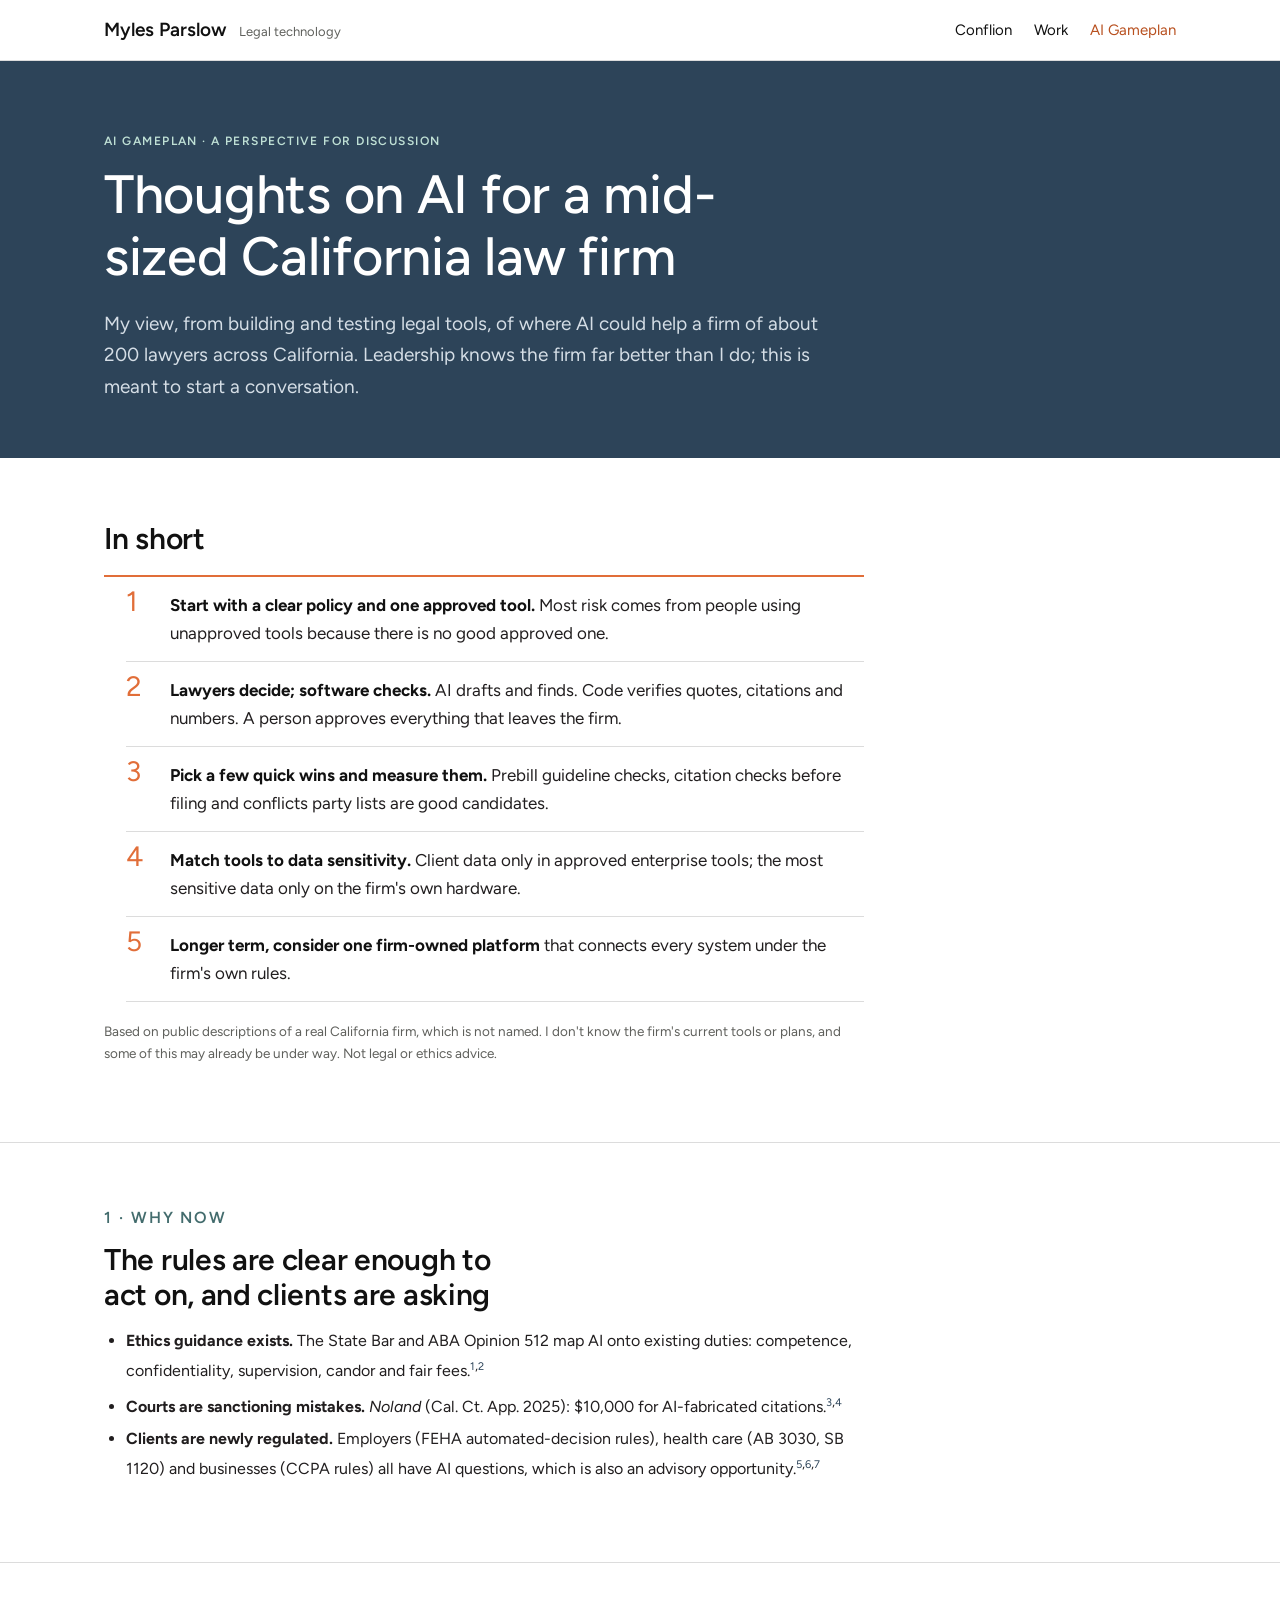
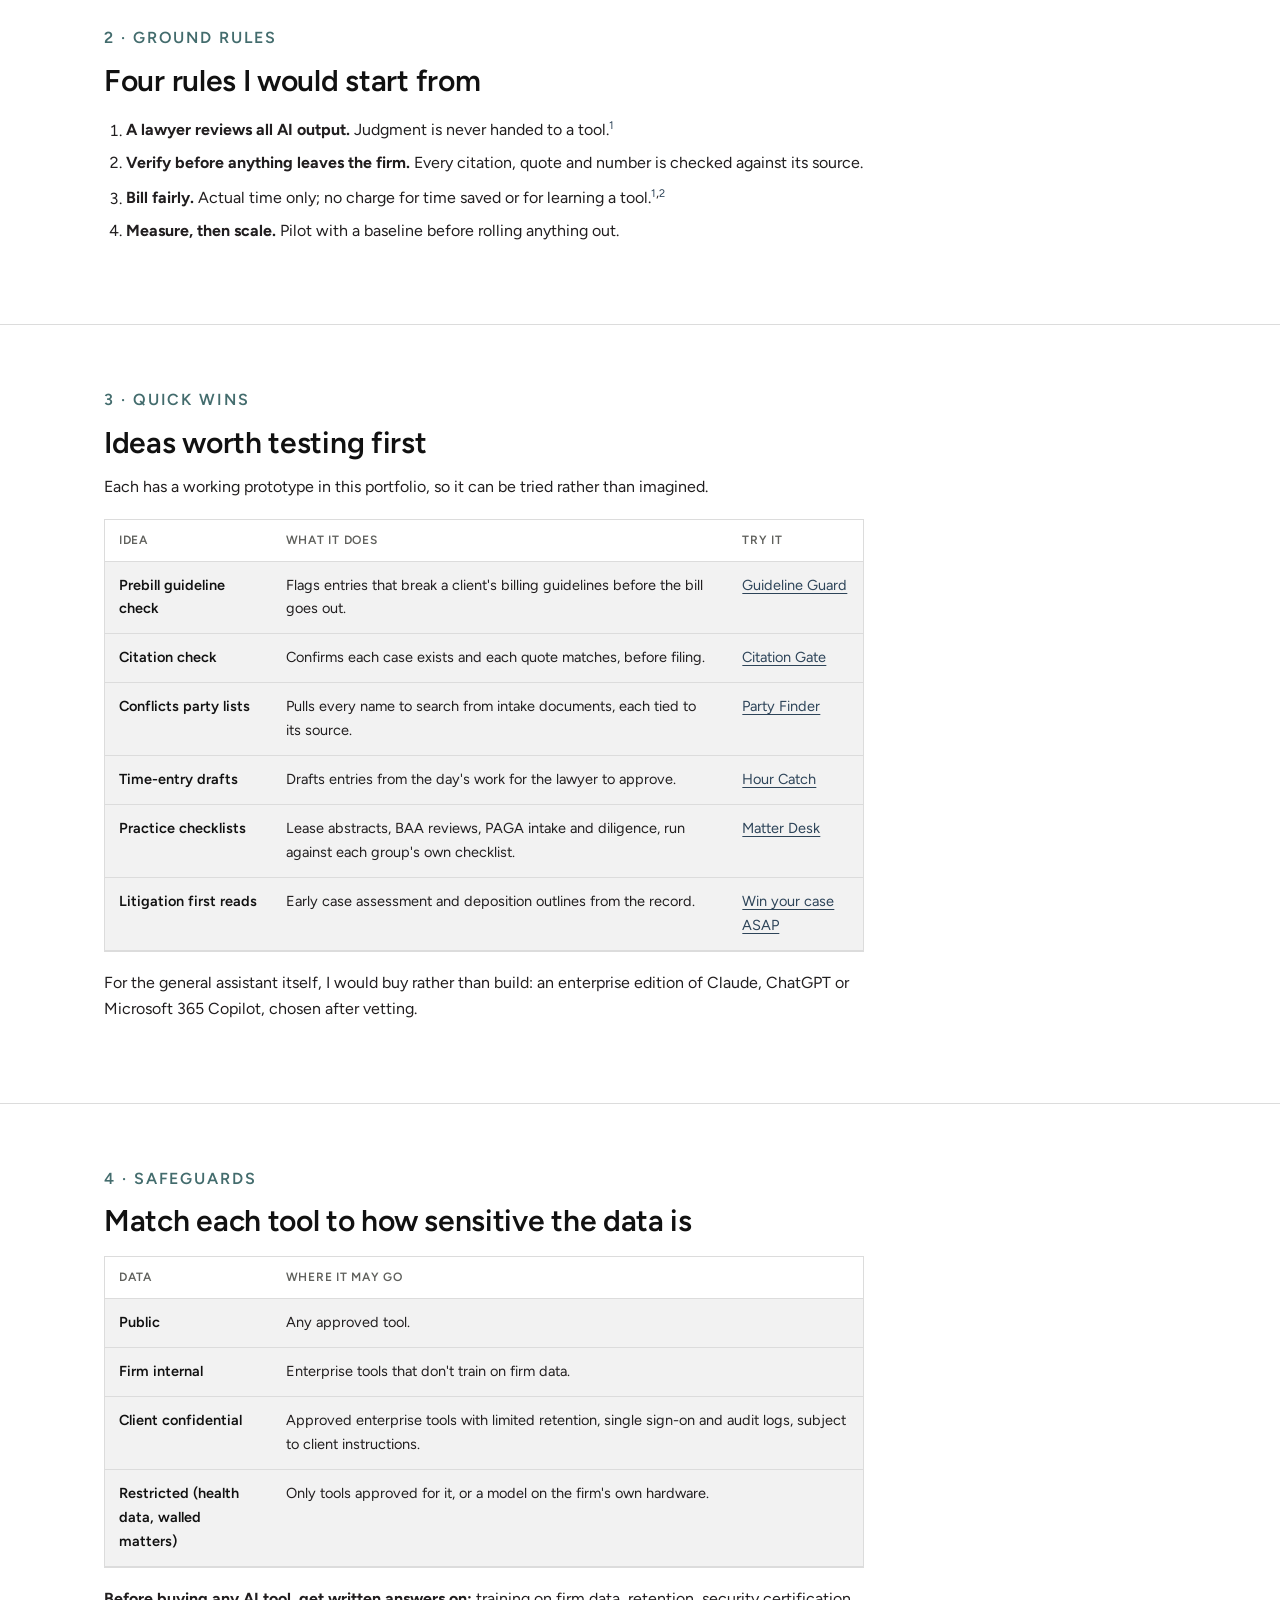
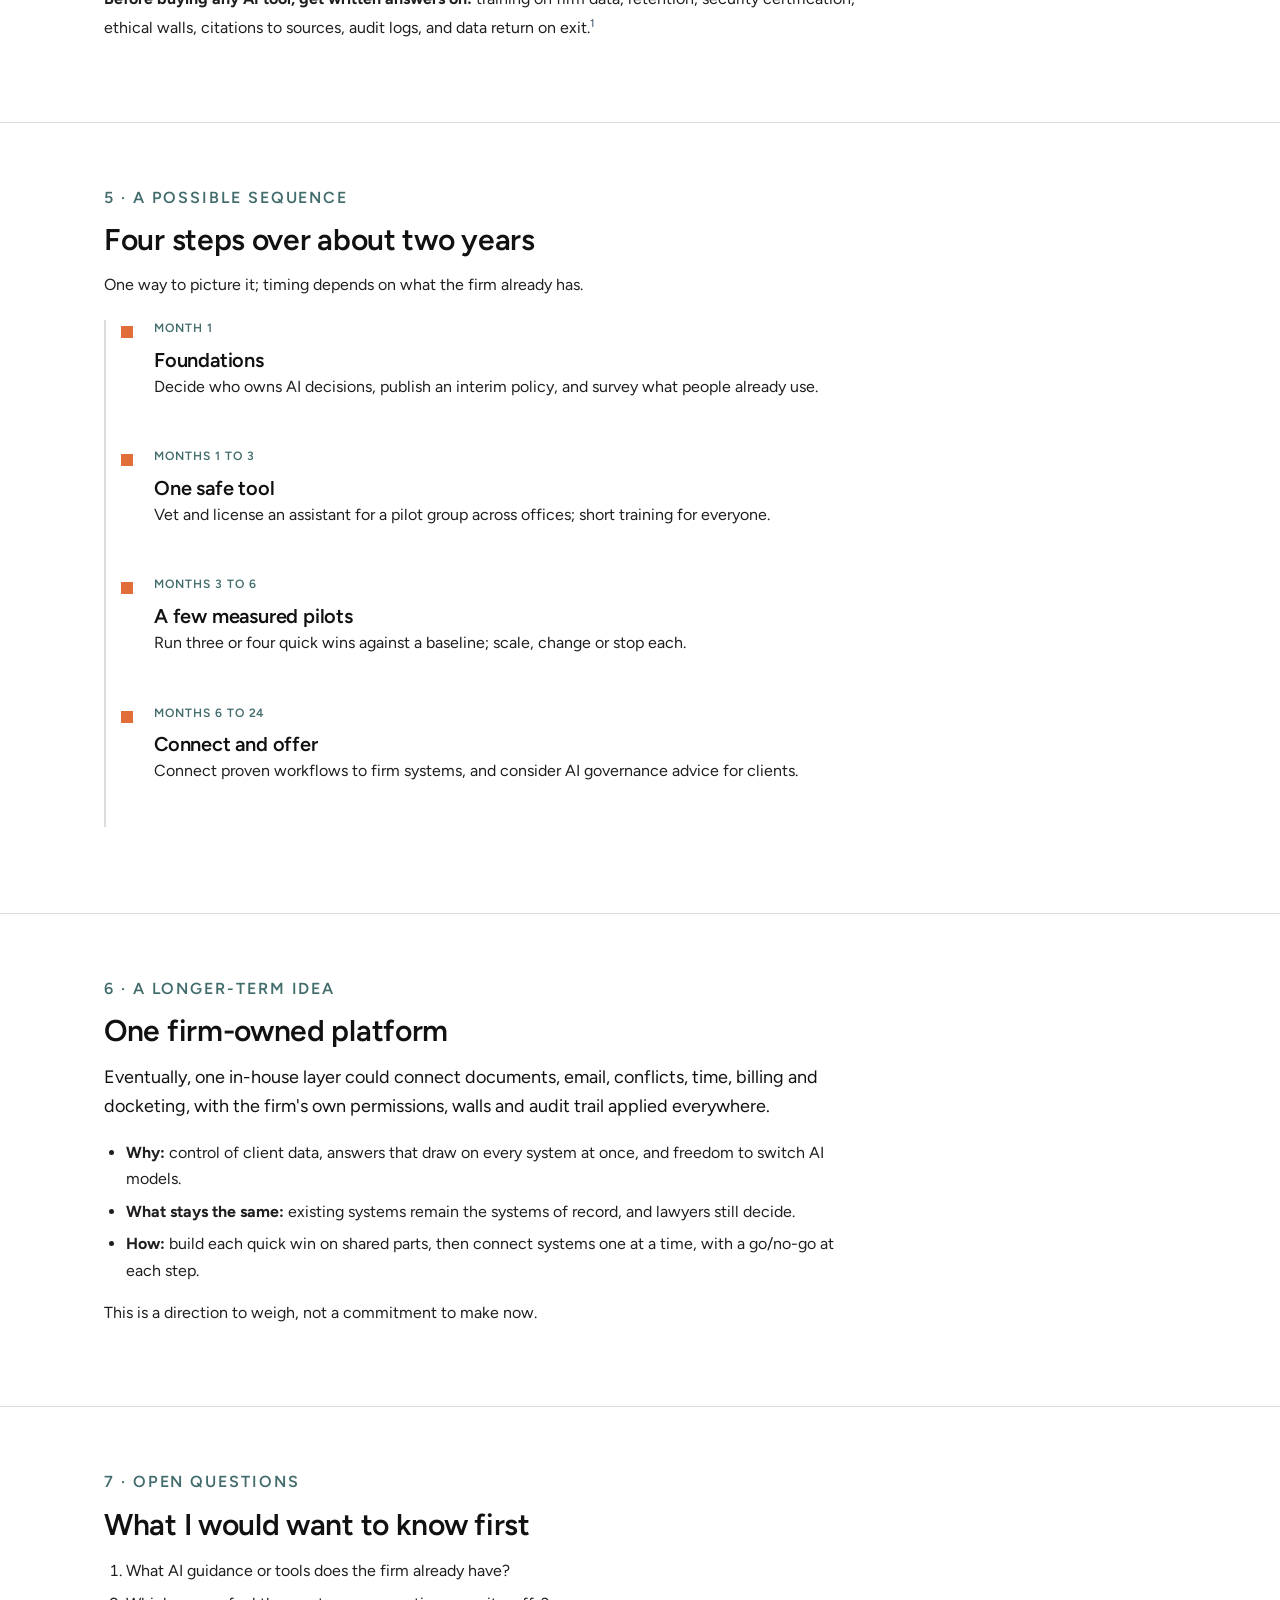
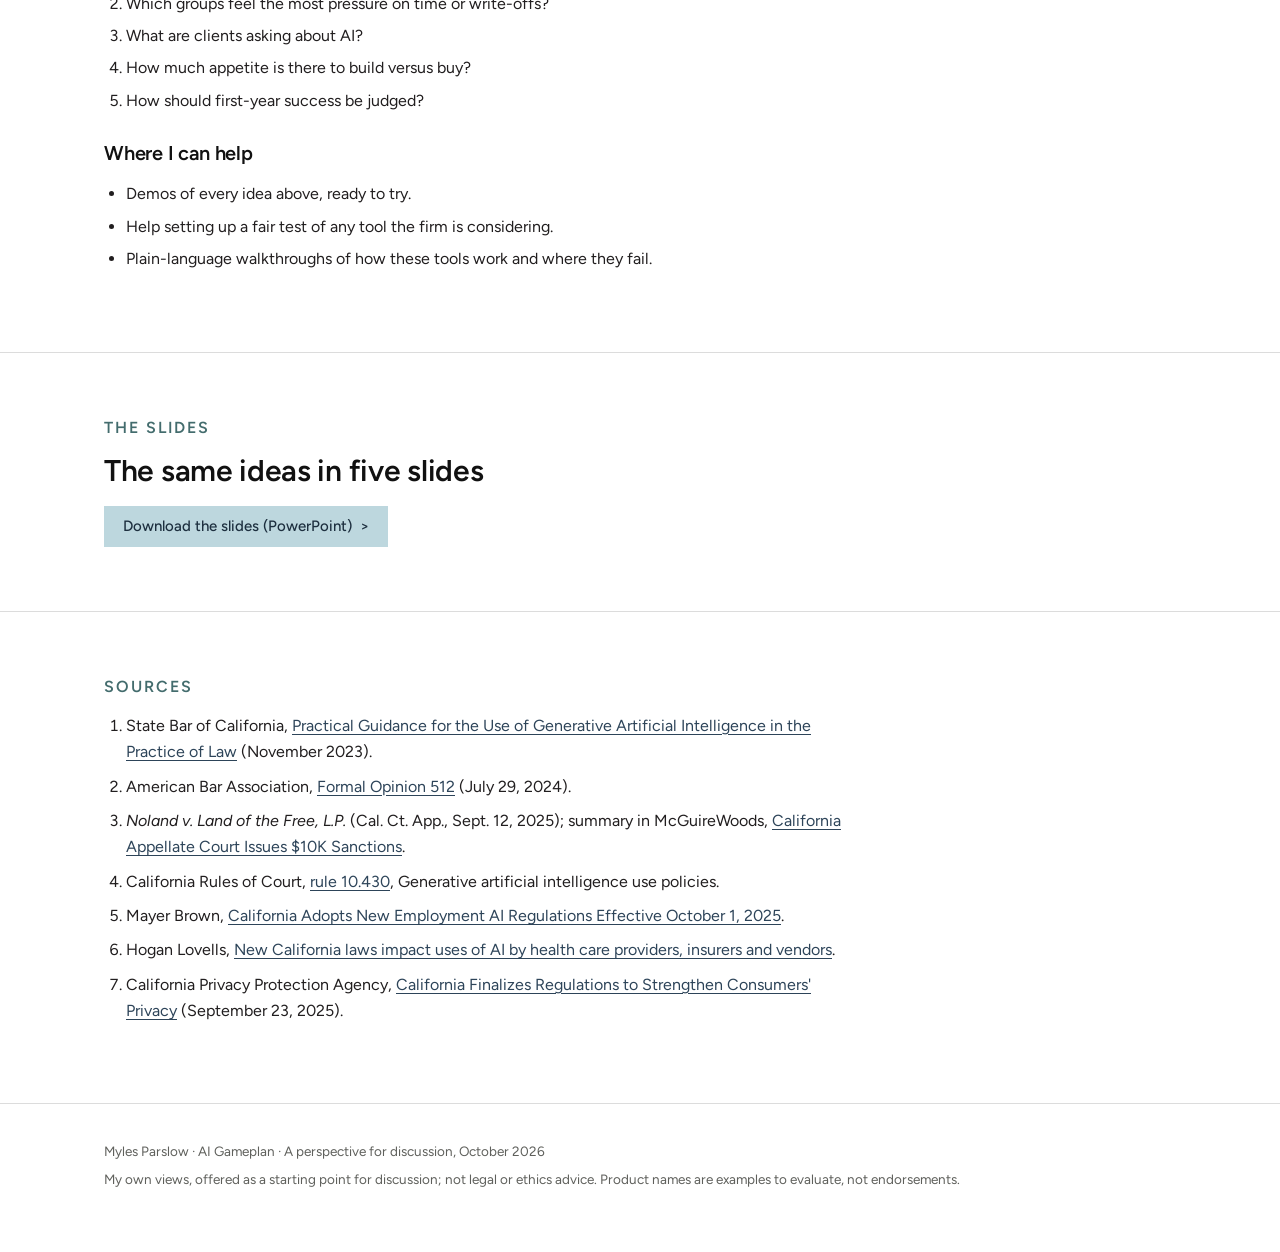
==== commit 264df377: "Make the AI Gameplan short and scannable, refresh the slides Co-Authored-By: Claude Opus 5.5 <norepl" ====
--- a/ai-gameplan/index.html
+++ b/ai-gameplan/index.html
@@ -4,7 +4,7 @@
 <meta charset="utf-8">
 <meta name="viewport" content="width=device-width, initial-scale=1">
 <title>AI Gameplan · Mid-Sized Firm</title>
-<meta name="description" content="One perspective on AI at a mid-sized California law firm: observations, ideas worth exploring and open questions on policy, training, confidentiality, vendors and practice-specific tools.">
+<meta name="description" content="A short perspective on AI at a mid-sized California law firm: why now, ground rules, quick wins, safeguards, a possible sequence and open questions.">
 <meta name="robots" content="noindex">
 <link rel="preconnect" href="https://fonts.googleapis.com">
 <link rel="preconnect" href="https://fonts.gstatic.com" crossorigin>
@@ -30,474 +30,160 @@
   <div class="wrap">
     <p class="eyebrow">AI Gameplan · A perspective for discussion</p>
     <h1>Thoughts on AI for a mid-sized California law firm</h1>
-    <p class="lede">My perspective on where AI could help a full-service firm of about 200 lawyers with offices across California, drawn from building and testing legal tools. It sets out what I have observed, the ideas I think are worth exploring, one possible way to sequence them, and the questions I would want answered first. Leadership knows the firm far better than I do, so this is meant to start a conversation rather than settle one.</p>
-    <div class="figures" role="list">
-      <div role="listitem"><b>9</b><span>practice areas with ideas worth exploring</span></div>
-      <div role="listitem"><b>15</b><span>working prototypes in this portfolio to look at</span></div>
-      <div role="listitem"><b>8</b><span>open questions for leadership</span></div>
-      <div role="listitem"><b>7</b><span>cited sources on California and ABA rules</span></div>
-    </div>
-  </div>
-</section>
-
-<section class="block">
-  <div class="wrap narrow doc">
-    <div class="callout">
-      <p><b>About this page.</b> These are my own observations and ideas, based on public descriptions of a real California firm, which is not named. I don't know the firm's current tools, policies or plans, and some of this may already be under way or already decided. It is offered as input for discussion, not as a recommendation the firm must follow, and it is not legal or ethics advice. Legal and regulatory statements are cited to the sources listed at the end.</p>
-    </div>
-    <h2>Contents</h2>
-    <ol class="toc-side">
-      <li><a href="#profile">The firm and its markets</a></li>
-      <li><a href="#why">Why now is a good moment</a></li>
-      <li><a href="#principles">Principles I would start from</a></li>
-      <li><a href="#practices">Ideas by practice</a></li>
-      <li><a href="#governance">Thoughts on policy and governance</a></li>
-      <li><a href="#confidentiality">Confidentiality and ethics</a></li>
-      <li><a href="#training">Ideas for training</a></li>
-      <li><a href="#vendors">Vetting vendors</a></li>
-      <li><a href="#tools">Tools worth evaluating</a></li>
-      <li><a href="#phases">One possible sequence</a></li>
-      <li><a href="#measure">How success might be measured</a></li>
-      <li><a href="#risks">Risks to plan for</a></li>
-      <li><a href="#first90">Possible first steps</a></li>
-      <li><a href="#platform">A longer-term idea: one firm platform</a></li>
-      <li><a href="#questions">Open questions, and where I can help</a></li>
-      <li><a href="#sources">Sources</a></li>
-    </ol>
-  </div>
-</section>
-
-<section class="block" id="profile">
-  <div class="wrap narrow doc">
-    <p class="eyebrow">1 · Starting point</p>
-    <h2>The firm and its markets</h2>
-    <p>These ideas are written with this public profile in mind:</p>
+    <p class="lede">My view, from building and testing legal tools, of where AI could help a firm of about 200 lawyers across California. Leadership knows the firm far better than I do; this is meant to start a conversation.</p>
+  </div>
+</section>
+
+<section class="block" id="summary">
+  <div class="wrap narrow doc">
+    <h2>In short</h2>
+    <ol class="keys">
+      <li><b>Start with a clear policy and one approved tool.</b> Most risk comes from people using unapproved tools because there is no good approved one.</li>
+      <li><b>Lawyers decide; software checks.</b> AI drafts and finds. Code verifies quotes, citations and numbers. A person approves everything that leaves the firm.</li>
+      <li><b>Pick a few quick wins and measure them.</b> Prebill guideline checks, citation checks before filing and conflicts party lists are good candidates.</li>
+      <li><b>Match tools to data sensitivity.</b> Client data only in approved enterprise tools; the most sensitive data only on the firm's own hardware.</li>
+      <li><b>Longer term, consider one firm-owned platform</b> that connects every system under the firm's own rules.</li>
+    </ol>
+    <p class="fine">Based on public descriptions of a real California firm, which is not named. I don't know the firm's current tools or plans, and some of this may already be under way. Not legal or ethics advice.</p>
+  </div>
+</section>
+
+<section class="block" id="why">
+  <div class="wrap narrow doc">
+    <p class="eyebrow">1 · Why now</p>
+    <h2>The rules are clear enough to act on, and clients are asking</h2>
     <ul>
-      <li><b>Size and footprint.</b> Roughly 200 lawyers in several offices across Northern, Central and Southern California.</li>
-      <li><b>Practices.</b> Public agencies and government, health care and senior care, construction, real estate, labor and employment, litigation, corporate, environment, intellectual property and family wealth planning.</li>
-      <li><b>Clients.</b> Public agencies such as transit and water districts, health care and senior living organizations, construction and infrastructure owners, agriculture and mid-market companies, and families with significant wealth.</li>
-      <li><b>Values.</b> A visible commitment to pro bono, inclusion and sustainability, including certification as a B Corporation.</li>
+      <li><b>Ethics guidance exists.</b> The State Bar and ABA Opinion 512 map AI onto existing duties: competence, confidentiality, supervision, candor and fair fees.<sup><a href="#s1">1</a>,<a href="#s2">2</a></sup></li>
+      <li><b>Courts are sanctioning mistakes.</b> <i>Noland</i> (Cal. Ct. App. 2025): $10,000 for AI-fabricated citations.<sup><a href="#s3">3</a>,<a href="#s4">4</a></sup></li>
+      <li><b>Clients are newly regulated.</b> Employers (FEHA automated-decision rules), health care (AB 3030, SB 1120) and businesses (CCPA rules) all have AI questions, which is also an advisory opportunity.<sup><a href="#s5">5</a>,<a href="#s6">6</a>,<a href="#s7">7</a></sup></li>
     </ul>
-    <p>Three features of this profile shape my thinking. Public-agency work means records, transparency and procurement rules apply to the clients, and sometimes to the work product. Health care work means protected health information is routinely in the file. And a statewide footprint means consistent training and tools matter more than in a single-office firm.</p>
-  </div>
-</section>
-
-<section class="block" id="why">
-  <div class="wrap narrow doc">
-    <p class="eyebrow">2 · Context</p>
-    <h2>Why now is a good moment</h2>
-    <p>As I see it, the question for a mid-sized firm is less whether lawyers will use AI than whether they use approved tools under a clear policy. Four developments make a deliberate approach timely.</p>
-    <div class="force">
-      <div><h3>Ethics guidance is clear enough to act on</h3><p>The State Bar of California's practical guidance on generative AI and ABA Formal Opinion 512 (July 2024) both map AI use onto existing duties: competence, confidentiality, supervision, communication, candor and reasonable fees.<sup><a href="#s1">1</a>,<a href="#s2">2</a></sup></p></div>
-      <div><h3>Courts are raising the stakes</h3><p>In <i>Noland v. Land of the Free</i> (Sept. 2025), the California Court of Appeal sanctioned counsel $10,000 for briefs with AI-fabricated citations and published the opinion as a warning. California's courts were also directed to adopt their own generative AI use policies by December 15, 2025.<sup><a href="#s3">3</a>,<a href="#s4">4</a></sup></p></div>
-      <div><h3>Clients are now regulated on AI</h3><p>Employers face FEHA rules on automated decision systems (effective Oct. 1, 2025). Health care providers and plans face AB 3030 and SB 1120 (effective Jan. 1, 2025). Businesses face new CCPA rules on risk assessments (from Jan. 1, 2026) and automated decisionmaking (from Jan. 1, 2027).<sup><a href="#s5">5</a>,<a href="#s6">6</a>,<a href="#s7">7</a></sup></p></div>
-      <div><h3>Clients are likely to ask about the firm's own use</h3><p>Clients who are building their own AI governance can reasonably ask how their outside counsel handles AI and their data. A firm with a written policy, trained lawyers and vetted tools can answer that question well, and can advise on it.</p></div>
-    </div>
-    <p>The third point may also be a business opportunity: each of the firm's core client groups now has its own AI compliance questions, and the firm's lawyers already know those clients and regulators.</p>
-  </div>
-</section>
-
-<section class="block" id="principles">
-  <div class="wrap narrow doc">
-    <p class="eyebrow">3 · Ground rules</p>
-    <h2>Principles I would start from</h2>
-    <p>Whatever the firm decides to do, these are the ground rules I have found matter most when building legal tools.</p>
+  </div>
+</section>
+
+<section class="block" id="rules">
+  <div class="wrap narrow doc">
+    <p class="eyebrow">2 · Ground rules</p>
+    <h2>Four rules I would start from</h2>
     <ol>
-      <li><b>Lawyers stay responsible.</b> AI output is a starting point that a lawyer reviews; professional judgment is never delegated to a tool, as the State Bar guidance puts it.<sup><a href="#s1">1</a></sup></li>
-      <li><b>Client data goes only where the policy allows.</b> Confidential information goes only into tools the firm has approved for that level of data.</li>
-      <li><b>Verify before anything leaves the firm.</b> Every citation, quotation and number in a filing or client deliverable is checked against the source.</li>
-      <li><b>Bill fairly.</b> Lawyers bill for actual time spent prompting and reviewing, not for time the tool saved, and do not bill for learning a tool.<sup><a href="#s1">1</a>,<a href="#s2">2</a></sup></li>
-      <li><b>Measure, then scale.</b> Each use is piloted with a baseline and a written result before it is rolled out.</li>
-    </ol>
-  </div>
-</section>
-
-<section class="block" id="practices">
-  <div class="wrap doc">
-    <div class="narrow">
-      <p class="eyebrow">4 · Where AI helps first</p>
-      <h2>Ideas by practice</h2>
-      <p>In my experience the most promising first uses are high-volume reading and first drafts that a lawyer already reviews. These are ideas to test with each practice group, which will know better than I do where the real bottlenecks are. Each also has a guardrail specific to its clients, and many suggest an advisory opportunity.</p>
-    </div>
+      <li><b>A lawyer reviews all AI output.</b> Judgment is never handed to a tool.<sup><a href="#s1">1</a></sup></li>
+      <li><b>Verify before anything leaves the firm.</b> Every citation, quote and number is checked against its source.</li>
+      <li><b>Bill fairly.</b> Actual time only; no charge for time saved or for learning a tool.<sup><a href="#s1">1</a>,<a href="#s2">2</a></sup></li>
+      <li><b>Measure, then scale.</b> Pilot with a baseline before rolling anything out.</li>
+    </ol>
+  </div>
+</section>
+
+<section class="block" id="wins">
+  <div class="wrap narrow doc">
+    <p class="eyebrow">3 · Quick wins</p>
+    <h2>Ideas worth testing first</h2>
+    <p>Each has a working prototype in this portfolio, so it can be tried rather than imagined.</p>
     <div class="tbl-wrap">
       <table class="tbl stack">
-        <thead><tr><th>Practice</th><th>Possible first uses</th><th>Guardrail</th><th>Possible advisory opportunity</th></tr></thead>
+        <thead><tr><th>Idea</th><th>What it does</th><th>Try it</th></tr></thead>
         <tbody>
-          <tr><td>Public agencies</td><td data-label="First uses">Summaries of board packets and staff reports; first drafts of resolutions and policy redlines; comparison of procurement bids against requirements; triage of public records requests.</td><td data-label="Guardrail">Agree with each agency client how AI prompts and outputs on its work are retained, since records and transparency rules may reach them.</td><td data-label="Advisory opportunity">AI use policies, procurement terms and public-records handling for agencies adopting AI.</td></tr>
-          <tr><td>Health care and senior care</td><td data-label="First uses">BAA and vendor contract review against a playbook; summaries of survey findings and regulatory changes; first drafts of policies.</td><td data-label="Guardrail">Protected health information only in tools covered by a business associate agreement, or not at all.</td><td data-label="Advisory opportunity">AB 3030 disclosures, SB 1120 utilization review, and AI vendor contracting for providers and senior living operators.</td></tr>
-          <tr><td>Construction</td><td data-label="First uses">Project chronologies from correspondence and daily logs; change-order and delay-claim analysis; tender letters; contract comparisons.</td><td data-label="Guardrail">Expert analysis stays with experts; AI chronologies are cited to source documents.</td><td data-label="Advisory opportunity">AI clauses in design and construction contracts, and use of AI scheduling and estimating tools.</td></tr>
-          <tr><td>Real estate</td><td data-label="First uses">Lease abstracts with critical dates; title and diligence summaries; estoppel and SNDA review.</td><td data-label="Guardrail">Every date is computed from the clause and shown with its arithmetic.</td><td data-label="Advisory opportunity">Portfolio-wide lease reviews delivered at a fixed fee.</td></tr>
-          <tr><td>Labor and employment</td><td data-label="First uses">PAGA notice intake; handbook and policy updates; deposition preparation from personnel files; investigation summaries.</td><td data-label="Guardrail">The firm applies the same FEHA automated-decision rules to its own hiring tools that it advises clients on.</td><td data-label="Advisory opportunity">Compliance reviews of client hiring and promotion tools, including anti-bias testing and four-year record retention.<sup><a href="#s5">5</a></sup></td></tr>
-          <tr><td>Litigation</td><td data-label="First uses">Early case assessment; deposition outlines; chronologies; document review through the firm's e-discovery platform; citation checks before filing.</td><td data-label="Guardrail">A citation and quotation check is required on every filing, followed by the usual citator check.</td><td data-label="Advisory opportunity">Defending and advising clients in disputes about their own AI use.</td></tr>
-          <tr><td>Corporate and M&amp;A</td><td data-label="First uses">Diligence reviews; disclosure schedule checks; explanations of the other side's markup; closing checklists.</td><td data-label="Guardrail">Redlines, cross-references and defined terms are checked by software, not by the model.</td><td data-label="Advisory opportunity">AI governance and diligence on AI companies and AI-dependent targets.</td></tr>
-          <tr><td>Family wealth planning</td><td data-label="First uses">Plain-English summaries of trusts and estate plans for clients; first drafts of routine documents from the firm's forms.</td><td data-label="Guardrail">Highly sensitive financial data stays in enterprise or on-premises tools only.</td><td data-label="Advisory opportunity">Planning for digital assets and AI-related businesses.</td></tr>
-          <tr><td>Firm operations</td><td data-label="First uses">Conflicts party lists; outside counsel guideline checks on prebills; time-entry drafts; marketing drafts with advertising-rule checks; knowledge search.</td><td data-label="Guardrail">Nothing is posted, cleared or published without a person approving it.</td><td data-label="Advisory opportunity">Not applicable: these uses save time and reduce write-offs.</td></tr>
+          <tr><td>Prebill guideline check</td><td data-label="What it does">Flags entries that break a client's billing guidelines before the bill goes out.</td><td data-label="Try it"><a href="../#guidelineguard">Guideline Guard</a></td></tr>
+          <tr><td>Citation check</td><td data-label="What it does">Confirms each case exists and each quote matches, before filing.</td><td data-label="Try it"><a href="../#citationgate">Citation Gate</a></td></tr>
+          <tr><td>Conflicts party lists</td><td data-label="What it does">Pulls every name to search from intake documents, each tied to its source.</td><td data-label="Try it"><a href="../#partyfinder">Party Finder</a></td></tr>
+          <tr><td>Time-entry drafts</td><td data-label="What it does">Drafts entries from the day's work for the lawyer to approve.</td><td data-label="Try it"><a href="../#hourcatch">Hour Catch</a></td></tr>
+          <tr><td>Practice checklists</td><td data-label="What it does">Lease abstracts, BAA reviews, PAGA intake and diligence, run against each group's own checklist.</td><td data-label="Try it"><a href="../#matterdesk">Matter Desk</a></td></tr>
+          <tr><td>Litigation first reads</td><td data-label="What it does">Early case assessment and deposition outlines from the record.</td><td data-label="Try it"><a href="../#winyourcase">Win your case ASAP</a></td></tr>
         </tbody>
       </table>
     </div>
-  </div>
-</section>
-
-<section class="block" id="governance">
-  <div class="wrap narrow doc">
-    <p class="eyebrow">5 · Governance</p>
-    <h2>Thoughts on policy and governance</h2>
-    <p>The State Bar guidance calls on managing lawyers to set clear policies on permissible use and to train lawyers and staff.<sup><a href="#s1">1</a></sup> The firm may already have this in hand. If not, one structure that could work for a firm this size:</p>
-    <h3>An AI committee</h3>
-    <p>A small standing group, for example: the general counsel or ethics partner (chair), the chief information or technology officer, the knowledge management lead, the director of finance or billing, two or three practice group representatives from different offices, and a paralegal or staff representative. It could approve tools, own the policy, pick pilots and report to firm leadership each quarter.</p>
-    <h3>The AI use policy</h3>
-    <p>Ideally short, written in plain language, and reviewed every six months. Topics I would expect it to cover:</p>
-    <ul>
-      <li><b>Approved tools,</b> each with the highest data level it may receive (see the data tiers below).</li>
-      <li><b>Prohibited uses,</b> such as entering client information into consumer AI accounts, or using AI to make a final decision on conflicts, hiring or a client's legal position.</li>
-      <li><b>Verification,</b> including the required citation and quotation check before any filing.</li>
-      <li><b>Client instructions,</b> recorded per client and checked before use, since some clients restrict or require disclosure of AI use.</li>
-      <li><b>Disclosure,</b> to clients where the use is significant, and to courts where a local rule or order requires it.</li>
-      <li><b>Billing,</b> following the fee guidance: actual time for prompting and review, no charge for time saved or for learning a tool, and AI costs explained in engagement letters where they are charged.<sup><a href="#s1">1</a>,<a href="#s2">2</a></sup></li>
-      <li><b>Incidents,</b> with a simple way to report a mistake or a data exposure without blame.</li>
-    </ul>
-  </div>
-</section>
-
-<section class="block" id="confidentiality">
-  <div class="wrap narrow doc">
-    <p class="eyebrow">6 · Protecting clients</p>
-    <h2>Confidentiality and ethics</h2>
-    <p>The State Bar guidance warns against entering confidential information into any tool that lacks adequate confidentiality and security protections, and says to check whether a provider uses inputs to train its models or shares them.<sup><a href="#s1">1</a></sup> One way to turn that into an everyday rule is a set of data tiers:</p>
+    <p>For the general assistant itself, I would buy rather than build: an enterprise edition of Claude, ChatGPT or Microsoft 365 Copilot, chosen after vetting.</p>
+  </div>
+</section>
+
+<section class="block" id="safeguards">
+  <div class="wrap narrow doc">
+    <p class="eyebrow">4 · Safeguards</p>
+    <h2>Match each tool to how sensitive the data is</h2>
     <div class="tbl-wrap">
       <table class="tbl stack">
-        <thead><tr><th>Data tier</th><th>Examples</th><th>Where it may go</th></tr></thead>
+        <thead><tr><th>Data</th><th>Where it may go</th></tr></thead>
         <tbody>
-          <tr><td>Public</td><td data-label="Examples">Published cases, statutes, the firm's own published alerts.</td><td data-label="Where it may go">Any approved tool.</td></tr>
-          <tr><td>Firm internal</td><td data-label="Examples">Forms, templates, internal policies, anonymized examples.</td><td data-label="Where it may go">Enterprise tools under a firm contract with no training on inputs.</td></tr>
-          <tr><td>Client confidential</td><td data-label="Examples">Matter documents, client communications, deal terms.</td><td data-label="Where it may go">Enterprise tools approved for client data, with zero or limited retention, single sign-on and audit logs, and subject to client instructions.</td></tr>
-          <tr><td>Restricted</td><td data-label="Examples">Protected health information, walled or highly confidential matters, sealed material, sensitive personal data.</td><td data-label="Where it may go">Only tools approved for that category, such as a vendor covered by a business associate agreement, or a model running on the firm's own hardware.</td></tr>
+          <tr><td>Public</td><td data-label="Where it may go">Any approved tool.</td></tr>
+          <tr><td>Firm internal</td><td data-label="Where it may go">Enterprise tools that don't train on firm data.</td></tr>
+          <tr><td>Client confidential</td><td data-label="Where it may go">Approved enterprise tools with limited retention, single sign-on and audit logs, subject to client instructions.</td></tr>
+          <tr><td>Restricted (health data, walled matters)</td><td data-label="Where it may go">Only tools approved for it, or a model on the firm's own hardware.</td></tr>
         </tbody>
       </table>
     </div>
-    <h3>Other safeguards worth considering</h3>
+    <p><b>Before buying any AI tool, get written answers on:</b> training on firm data, retention, security certification, ethical walls, citations to sources, audit logs, and data return on exit.<sup><a href="#s1">1</a></sup></p>
+  </div>
+</section>
+
+<section class="block" id="sequence">
+  <div class="wrap narrow doc">
+    <p class="eyebrow">5 · A possible sequence</p>
+    <h2>Four steps over about two years</h2>
+    <p>One way to picture it; timing depends on what the firm already has.</p>
+    <ol class="phases">
+      <li><p class="when">Month 1</p><h3>Foundations</h3><p>Decide who owns AI decisions, publish an interim policy, and survey what people already use.</p></li>
+      <li><p class="when">Months 1 to 3</p><h3>One safe tool</h3><p>Vet and license an assistant for a pilot group across offices; short training for everyone.</p></li>
+      <li><p class="when">Months 3 to 6</p><h3>A few measured pilots</h3><p>Run three or four quick wins against a baseline; scale, change or stop each.</p></li>
+      <li><p class="when">Months 6 to 24</p><h3>Connect and offer</h3><p>Connect proven workflows to firm systems, and consider AI governance advice for clients.</p></li>
+    </ol>
+  </div>
+</section>
+
+<section class="block" id="platform">
+  <div class="wrap narrow doc">
+    <p class="eyebrow">6 · A longer-term idea</p>
+    <h2>One firm-owned platform</h2>
+    <p class="key">Eventually, one in-house layer could connect documents, email, conflicts, time, billing and docketing, with the firm's own permissions, walls and audit trail applied everywhere.</p>
     <ul>
-      <li><b>Ethical walls apply to AI.</b> A tool that searches across matters must respect the same walls as the document system, so a screened lawyer cannot reach walled material through an AI search.</li>
-      <li><b>Anonymize where possible.</b> Remove names and identifying details when the task does not need them.</li>
-      <li><b>Bias and fairness.</b> Avoid AI in decisions about people, such as hiring or client intake screening, unless the tool has been tested for bias, consistent with Rule 8.4.1 and the FEHA rules.<sup><a href="#s1">1</a>,<a href="#s5">5</a></sup></li>
-      <li><b>Candor.</b> Lawyers check every authority and correct any error promptly, as both the guidance and <i>Noland</i> require.<sup><a href="#s1">1</a>,<a href="#s3">3</a></sup></li>
+      <li><b>Why:</b> control of client data, answers that draw on every system at once, and freedom to switch AI models.</li>
+      <li><b>What stays the same:</b> existing systems remain the systems of record, and lawyers still decide.</li>
+      <li><b>How:</b> build each quick win on shared parts, then connect systems one at a time, with a go/no-go at each step.</li>
     </ul>
-  </div>
-</section>
-
-<section class="block" id="training">
-  <div class="wrap narrow doc">
-    <p class="eyebrow">7 · People</p>
-    <h2>Ideas for training</h2>
-    <p>The training that seems to work best is short, practical and tied to the policy, and it can count toward the competence duty. A possible shape:</p>
-    <div class="tbl-wrap">
-      <table class="tbl stack">
-        <thead><tr><th>Audience</th><th>Content</th><th>Format</th></tr></thead>
-        <tbody>
-          <tr><td>Everyone</td><td data-label="Content">The policy, the data tiers, approved tools, and how to report a problem.</td><td data-label="Format">A 45-minute session and a one-page reference card, repeated for new hires.</td></tr>
-          <tr><td>Lawyers</td><td data-label="Content">Ethics and verification: how output fails, citation and quote checking, billing rules and client instructions. Eligible for California ethics CLE credit if presented by an approved provider.</td><td data-label="Format">A one-hour session, then practice-group sessions with real (anonymized) examples.</td></tr>
-          <tr><td>Practice champions</td><td data-label="Content">Prompting, building reusable checklists and prompts, measuring results and coaching colleagues.</td><td data-label="Format">One or two champions per practice and office, meeting monthly.</td></tr>
-          <tr><td>Staff and paralegals</td><td data-label="Content">Workflow-specific training for intake, billing, docketing and document work.</td><td data-label="Format">Hands-on sessions by team.</td></tr>
-          <tr><td>Leadership</td><td data-label="Content">The plan, risks, metrics and the client conversation.</td><td data-label="Format">A quarterly briefing from the AI committee.</td></tr>
-        </tbody>
-      </table>
+    <p>This is a direction to weigh, not a commitment to make now.</p>
+  </div>
+</section>
+
+<section class="block" id="questions">
+  <div class="wrap narrow doc">
+    <p class="eyebrow">7 · Open questions</p>
+    <h2>What I would want to know first</h2>
+    <ol>
+      <li>What AI guidance or tools does the firm already have?</li>
+      <li>Which groups feel the most pressure on time or write-offs?</li>
+      <li>What are clients asking about AI?</li>
+      <li>How much appetite is there to build versus buy?</li>
+      <li>How should first-year success be judged?</li>
+    </ol>
+    <h3>Where I can help</h3>
+    <ul>
+      <li>Demos of every idea above, ready to try.</li>
+      <li>Help setting up a fair test of any tool the firm is considering.</li>
+      <li>Plain-language walkthroughs of how these tools work and where they fail.</li>
+    </ul>
+  </div>
+</section>
+
+<section class="block" id="slides">
+  <div class="wrap narrow doc">
+    <p class="eyebrow">The slides</p>
+    <h2>The same ideas in five slides</h2>
+    <div class="actions">
+      <a class="btn primary" href="../downloads/AI-ideas-Myles-Parslow.pptx" download>Download the slides (PowerPoint)</a>
     </div>
-    <p>A shared prompt and checklist library, organized by practice, would help keep good methods from staying in one lawyer's head.</p>
-  </div>
-</section>
-
-<section class="block" id="vendors">
-  <div class="wrap narrow doc">
-    <p class="eyebrow">8 · Buying well</p>
-    <h2>Vetting vendors</h2>
-    <p>These are the questions I would want answered in writing, both for a new legal AI product and for AI features added to tools the firm already uses.</p>
-    <div class="tbl-wrap">
-      <table class="tbl stack">
-        <thead><tr><th>Area</th><th>Questions to answer in writing</th></tr></thead>
-        <tbody>
-          <tr><td>Data use</td><td data-label="Questions">Are inputs or outputs used to train models? How long are they kept, and can retention be set to zero? Who at the vendor or its subprocessors can see them?</td></tr>
-          <tr><td>Security</td><td data-label="Questions">Current SOC 2 Type II or ISO 27001 report; encryption at rest and in transit; single sign-on and user provisioning; where data is stored and processed.</td></tr>
-          <tr><td>Access and walls</td><td data-label="Questions">Does the tool inherit permissions from the document management system? Can it enforce ethical walls and matter-level restrictions?</td></tr>
-          <tr><td>Accuracy</td><td data-label="Questions">Are answers cited to sources the user can open? How does the vendor measure and report errors? Can the firm run its own test set before buying?</td></tr>
-          <tr><td>Audit</td><td data-label="Questions">Are prompts, outputs and user actions logged, and can the firm export the logs?</td></tr>
-          <tr><td>Regulated data</td><td data-label="Questions">Will the vendor sign a business associate agreement? Does it meet any public-agency client requirements?</td></tr>
-          <tr><td>Contract</td><td data-label="Questions">Confidentiality terms, breach notice, indemnity, insurance, data return and deletion on exit, and notice before the underlying model changes.</td></tr>
-          <tr><td>Cost and fit</td><td data-label="Questions">Per-seat versus usage pricing, a pilot period, and integration with the systems the firm already runs.</td></tr>
-        </tbody>
-      </table>
-    </div>
-  </div>
-</section>
-
-<section class="block" id="tools">
-  <div class="wrap narrow doc">
-    <p class="eyebrow">9 · The toolkit</p>
-    <h2>Tools worth evaluating</h2>
-    <p>My view is that most capability should come from established products, and that a small number of firm-specific workflows may be worth building, because they encode how the firm works and sit on top of systems it already has.</p>
-    <h3>Products to evaluate</h3>
-    <ul>
-      <li><b>A secure general assistant</b> for drafting, summarizing and research support, licensed under an enterprise agreement with no training on firm data. Candidates include the enterprise editions of Claude, ChatGPT and Microsoft 365 Copilot; the right choice depends on the firm's existing Microsoft environment and the vetting above.</li>
-      <li><b>AI features in the firm's legal research service,</b> because answers are grounded in the service's own citator and content.</li>
-      <li><b>AI-assisted review in the firm's e-discovery platform,</b> which extends technology-assisted review the litigation group may already use.</li>
-      <li><b>AI search in the document management system,</b> where it respects existing permissions and walls.</li>
-      <li><b>Transcription and meeting summaries</b> for internal meetings, with participants' consent and the same data rules.</li>
-    </ul>
-    <h3>Workflows that might be worth building</h3>
-    <p>Small tools that check the model with code and leave every decision to a person. I have built a working prototype of each, in this portfolio, so the ideas can be tried rather than imagined.</p>
-    <div class="tbl-wrap">
-      <table class="tbl stack">
-        <thead><tr><th>Workflow</th><th>What it does</th><th>Prototype</th></tr></thead>
-        <tbody>
-          <tr><td>Citation check before filing</td><td data-label="What it does">Confirms each case exists, each quotation matches the opinion and each proposition is supported, before the citator check.</td><td data-label="Prototype"><a href="../#citationgate">Citation Gate</a></td></tr>
-          <tr><td>Conflicts party lists</td><td data-label="What it does">Builds the full list of names to search from the documents, each tied to its source sentence, for the existing conflicts system.</td><td data-label="Prototype"><a href="../#partyfinder">Party Finder</a>, <a href="../#conflion">Conflion</a></td></tr>
-          <tr><td>Prebill guideline check</td><td data-label="What it does">Applies each client's outside counsel guidelines to the prebill and proposes compliant narratives.</td><td data-label="Prototype"><a href="../#guidelineguard">Guideline Guard</a></td></tr>
-          <tr><td>Time-entry drafts</td><td data-label="What it does">Drafts entries from the day's activity for the lawyer to approve.</td><td data-label="Prototype"><a href="../#hourcatch">Hour Catch</a></td></tr>
-          <tr><td>Practice checklists</td><td data-label="What it does">Lease abstracts, BAA review, PAGA notice intake, tenders and diligence, each driven by the practice group's own checklist.</td><td data-label="Prototype"><a href="../#matterdesk">Matter Desk</a></td></tr>
-          <tr><td>Litigation first reads</td><td data-label="What it does">Early case assessment on the response clock, and deposition outlines from the record.</td><td data-label="Prototype"><a href="../#winyourcase">Win your case ASAP</a>, <a href="../#testimonycheck">Testimony Check</a></td></tr>
-          <tr><td>Marketing drafts</td><td data-label="What it does">Bios, alerts and RFP responses with a second pass against the attorney advertising rules.</td><td data-label="Prototype"><a href="../#marketingstudio">Marketing Studio</a></td></tr>
-          <tr><td>Choosing what to pilot</td><td data-label="What it does">Scores and ranks the firm's AI ideas with stated assumptions, and tracks pilots.</td><td data-label="Prototype"><a href="../#praxis">Praxis</a></td></tr>
-        </tbody>
-      </table>
-    </div>
-    <p>For restricted data, the same workflows can run on an open model hosted on the firm's own hardware, as Conflion does, so the data never leaves the firm.</p>
-  </div>
-</section>
-
-<section class="block" id="phases">
-  <div class="wrap narrow doc">
-    <p class="eyebrow">10 · Sequence</p>
-    <h2>One possible sequence</h2>
-    <p>If it helps to picture how the pieces could fit together, this is one way to sequence them. The timing and order would depend on what the firm already has in place and on leadership's priorities.</p>
-    <ol class="phases">
-      <li>
-        <p class="when">Phase 0 · Month 1</p>
-        <h3>Foundations</h3>
-        <ul>
-          <li>Form the AI committee and name practice champions.</li>
-          <li>Issue an interim AI use policy with the data tiers.</li>
-          <li>Survey which AI tools people already use, without penalty, to see real demand.</li>
-          <li>Start vendor vetting for a secure general assistant.</li>
-        </ul>
-        <p class="exit">Done when: the interim policy is published and everyone has acknowledged it.</p>
-      </li>
-      <li>
-        <p class="when">Phase 1 · Months 1 to 3</p>
-        <h3>Safe general use</h3>
-        <ul>
-          <li>Roll out the approved assistant to a pilot group of 30 to 50 lawyers and staff across practices and offices.</li>
-          <li>Run all-hands and lawyer ethics training, and start the prompt library.</li>
-          <li>Require the citation and quotation check for filings.</li>
-          <li>Record baselines for the tasks to be piloted next.</li>
-        </ul>
-        <p class="exit">Done when: pilot users are active weekly, with no data incidents, and the policy is final.</p>
-      </li>
-      <li>
-        <p class="when">Phase 2 · Months 3 to 6</p>
-        <h3>Targeted practice pilots</h3>
-        <ul>
-          <li>Run three or four workflow pilots chosen by the committee, for example lease abstracts in real estate, BAA review in health care, deposition outlines in employment litigation, and the prebill guideline check in finance.</li>
-          <li>Measure each pilot against its baseline and write up the result.</li>
-          <li>Widen the general assistant to the whole firm.</li>
-        </ul>
-        <p class="exit">Done when: each pilot has a written result and a decision to scale, change or stop.</p>
-      </li>
-      <li>
-        <p class="when">Phase 3 · Months 6 to 12</p>
-        <h3>Firm systems</h3>
-        <ul>
-          <li>Connect proven workflows to the document management, conflicts, time and billing systems.</li>
-          <li>Add AI-assisted conflicts party lists and time-entry drafts, each with approval steps.</li>
-          <li>Stand up a private model on firm hardware for restricted data if the pilots show the need.</li>
-          <li>Review the policy with six months of experience.</li>
-        </ul>
-        <p class="exit">Done when: at least three workflows are in daily use with measured results.</p>
-      </li>
-      <li>
-        <p class="when">Phase 4 · Months 12 to 24</p>
-        <h3>Client value and advisory</h3>
-        <ul>
-          <li>Offer fixed-fee services where AI makes the work predictable, such as portfolio lease reviews or policy updates.</li>
-          <li>Package AI governance advice for the firm's core client groups: public agencies, health care and senior care organizations, and employers.</li>
-          <li>Share the firm's own governance approach with clients who ask.</li>
-        </ul>
-        <p class="exit">Done when: AI-supported services appear in pitches and client feedback is collected.</p>
-      </li>
-    </ol>
-  </div>
-</section>
-
-<section class="block" id="measure">
-  <div class="wrap narrow doc">
-    <p class="eyebrow">11 · Results</p>
-    <h2>How success might be measured</h2>
-    <div class="tbl-wrap">
-      <table class="tbl stack">
-        <thead><tr><th>Measure</th><th>How</th></tr></thead>
-        <tbody>
-          <tr><td>Adoption</td><td data-label="How">Weekly active users of approved tools, by practice and office.</td></tr>
-          <tr><td>Time</td><td data-label="How">Time per task before and after, on sampled matters, for each piloted workflow.</td></tr>
-          <tr><td>Quality</td><td data-label="How">Errors caught in review, and citation or quotation problems caught before filing.</td></tr>
-          <tr><td>Revenue protection</td><td data-label="How">Write-downs and rejected invoice lines on matters using the prebill check.</td></tr>
-          <tr><td>Intake speed</td><td data-label="How">Days from intake to cleared conflicts.</td></tr>
-          <tr><td>Safety</td><td data-label="How">Data incidents (target zero) and use of unapproved tools.</td></tr>
-          <tr><td>Clients</td><td data-label="How">Client feedback, and AI-related questions in RFPs answered well.</td></tr>
-          <tr><td>People</td><td data-label="How">Lawyer and staff satisfaction with the tools and training.</td></tr>
-        </tbody>
-      </table>
-    </div>
-  </div>
-</section>
-
-<section class="block" id="risks">
-  <div class="wrap narrow doc">
-    <p class="eyebrow">12 · Risks</p>
-    <h2>Risks to plan for</h2>
-    <div class="tbl-wrap">
-      <table class="tbl stack">
-        <thead><tr><th>Risk</th><th>A possible response</th></tr></thead>
-        <tbody>
-          <tr><td>Invented citations or quotations</td><td data-label="Response">A required citation and quotation check, then the citator, and training on how errors look.</td></tr>
-          <tr><td>Confidential data exposure</td><td data-label="Response">Data tiers, approved tools only, single sign-on and logs, and a no-blame incident process.</td></tr>
-          <tr><td>Unapproved tools</td><td data-label="Response">Give people a good approved tool early; in my experience most unapproved use comes from having none.</td></tr>
-          <tr><td>Billing disputes</td><td data-label="Response">A clear billing rule and engagement-letter language, and alternative fees where AI makes work predictable.</td></tr>
-          <tr><td>Bias in decisions about people</td><td data-label="Response">No AI decisions on hiring or intake screening without testing and human review.</td></tr>
-          <tr><td>Vendor dependence</td><td data-label="Response">Contracts with data export and model-change notice, and workflows that can switch models.</td></tr>
-          <tr><td>Uneven adoption across offices</td><td data-label="Response">Champions in every office and practice, and pilots spread across offices.</td></tr>
-          <tr><td>Staff concern about roles</td><td data-label="Response">Be clear that the goal is better work and less drudgery, and involve staff in choosing pilots.</td></tr>
-        </tbody>
-      </table>
-    </div>
-  </div>
-</section>
-
-<section class="block" id="first90">
-  <div class="wrap narrow doc">
-    <p class="eyebrow">13 · Getting started</p>
-    <h2>Possible first steps</h2>
-    <p>If leadership wanted to move, these are the early steps I would suggest considering, roughly in this order:</p>
-    <ol>
-      <li>Decide who owns AI decisions, whether a committee or an existing group.</li>
-      <li>Publish an interim policy and data tiers.</li>
-      <li>Run a no-penalty survey of the AI tools people already use.</li>
-      <li>Vet two or three general assistants against the vendor questions.</li>
-      <li>License one for a pilot group across practices and offices.</li>
-      <li>Hold a short policy session for everyone and an ethics session for lawyers.</li>
-      <li>Require the citation and quotation check for filings.</li>
-      <li>Record baselines for a few workflow pilots.</li>
-      <li>Choose the pilots and report back to leadership.</li>
-    </ol>
-  </div>
-</section>
-
-<section class="block" id="platform">
-  <div class="wrap narrow doc">
-    <p class="eyebrow">14 · A longer-term idea</p>
-    <h2>A longer-term idea: one firm platform</h2>
-    <p>The ideas above add AI one workflow at a time. Looking further ahead, I think there is a strong case for eventually bringing those workflows together into a single in-house platform. It would connect every file, matter and system the firm uses, run under the firm's own control, and give every lawyer and staff member the same capabilities with the same safeguards. This is a direction to weigh, not a commitment to make now.</p>
-    <div class="callout">
-      <p><b>The idea in one sentence.</b> One firm-owned layer that can read, search and act across documents, email, matters, conflicts, time, billing and docketing, with the firm's own permissions, walls and audit trail applied everywhere, and with models the firm chooses and can run on its own hardware.</p>
-    </div>
-
-    <h3>Why it could be worth owning</h3>
-    <ul>
-      <li><b>Control of client data.</b> Data stays in systems the firm runs or contracts for directly, under one set of rules, instead of spreading across a separate AI feature in every product.</li>
-      <li><b>Functionality across systems.</b> A question like "what do we know about this company?" can draw on the conflicts database, the document system, billing history and email at once, which is hard to do inside any one vendor's product.</li>
-      <li><b>Built for this firm.</b> Practice checklists, outside counsel guidelines, house style and the firm's own precedents become part of the tools.</li>
-      <li><b>Freedom to change models.</b> Because the platform sits between the firm and the models, the firm can switch providers, or move sensitive work to private models, without rebuilding its workflows.</li>
-      <li><b>One governance model.</b> Policy, data tiers, logging and review are enforced once, in the platform, rather than configured separately in each product.</li>
-    </ul>
-
-    <h3>What it would include</h3>
-    <div class="tbl-wrap">
-      <table class="tbl stack">
-        <thead><tr><th>Layer</th><th>What it does</th></tr></thead>
-        <tbody>
-          <tr><td>Connectors</td><td data-label="What it does">Read and, where approved, write to the document management system, email, the conflicts and intake system, time and billing, docketing, the CRM and the intranet, through each system's supported interfaces.</td></tr>
-          <tr><td>One firm index</td><td data-label="What it does">A secure, searchable index of documents and records, kept current as systems change, tagged by client, matter and data tier.</td></tr>
-          <tr><td>Permissions and walls</td><td data-label="What it does">Every request runs as the person asking, so the platform only sees what that person may see in the source systems, and ethical walls apply to search, answers and summaries alike.</td></tr>
-          <tr><td>Model gateway</td><td data-label="What it does">Routes each task to an approved model by data tier: private models on firm hardware for restricted data, and vetted enterprise models for the rest, with cost and usage tracked.</td></tr>
-          <tr><td>Verification</td><td data-label="What it does">Shared checks every tool uses: quotations matched to sources, citations checked against real opinions, dates and totals computed in code.</td></tr>
-          <tr><td>Workflow tools</td><td data-label="What it does">The practice and operations tools from the earlier phases (conflicts party lists, prebill checks, time drafts, lease and BAA reviews, deposition outlines, matter questions), all built on the same layers.</td></tr>
-          <tr><td>Audit and oversight</td><td data-label="What it does">A tamper-evident log of who asked what, which sources were used, which model answered and who approved the result, with reports for the AI committee.</td></tr>
-        </tbody>
-      </table>
-    </div>
-
-    <h3>What does not change</h3>
-    <ul>
-      <li>The existing document, billing, conflicts and docketing systems stay the systems of record. The platform connects to them; it does not replace them.</li>
-      <li>Lawyers still decide. The platform drafts, finds and checks, and every filing, clearance, entry and client communication is approved by a person.</li>
-      <li>Buying stays an option for each layer. Where a vendor product meets the vetting checklist and fits the platform, the firm can adopt it instead of building.</li>
-    </ul>
-
-    <h3>How it could come together</h3>
-    <ol class="phases">
-      <li>
-        <p class="when">Years 1 to 2 · During phases 2 to 4</p>
-        <h3>Build the workflows on shared parts</h3>
-        <p>Each workflow from the phased plan uses the same permission checks, verification and logging, so that the pieces of the platform already exist when the tools are joined up.</p>
-      </li>
-      <li>
-        <p class="when">Years 2 to 3</p>
-        <h3>Connect the core systems</h3>
-        <p>Build the firm index and connectors for the document system and the conflicts and matter data first, then time, billing and email. Add the model gateway and private models for restricted data.</p>
-      </li>
-      <li>
-        <p class="when">Year 3 and beyond</p>
-        <h3>One front door</h3>
-        <p>Give everyone a single place to ask questions about a matter, run any approved workflow and see results with sources, inside the tools they already use, such as Outlook, Word and the document system.</p>
-      </li>
-    </ol>
-
-    <h3>What it would take</h3>
-    <ul>
-      <li><b>A small permanent team</b> from IT, knowledge management and practice support, with outside help for security reviews.</li>
-      <li><b>Infrastructure</b> for the index and private models, on firm hardware or a private cloud tenancy the firm controls.</li>
-      <li><b>Vendor cooperation,</b> since connectors depend on each system's supported interfaces and contract terms.</li>
-      <li><b>Security from the start,</b> including penetration testing, access reviews and an incident plan before any connector goes live.</li>
-      <li><b>A decision gate at each stage,</b> so the next layer is built only when the last one has shown measured value.</li>
-    </ul>
-  </div>
-</section>
-
-<section class="block" id="questions">
-  <div class="wrap narrow doc">
-    <p class="eyebrow">15 · Open questions</p>
-    <h2>Open questions, and where I can help</h2>
-    <p>There is a lot I can't see from outside the firm's leadership. These are the questions I would want answered before anything above is taken further:</p>
-    <ol>
-      <li>What AI guidance or tools does the firm already have, and how is it going?</li>
-      <li>Which practice groups feel the most pressure on time, write-offs or response deadlines?</li>
-      <li>What are clients asking about AI, in RFPs, outside counsel guidelines or conversations?</li>
-      <li>Which systems would the firm never want an AI tool to touch, and why?</li>
-      <li>How much appetite is there for building in-house, compared with buying?</li>
-      <li>Who would leadership want to own AI decisions?</li>
-      <li>How should success be judged in the first year: time saved, risk reduced, client value, or something else?</li>
-      <li>Are there client or regulatory constraints, such as public-agency or health care terms, that rule options in or out?</li>
-    </ol>
-    <h3>What I can bring to the conversation</h3>
-    <ul>
-      <li><b>Working prototypes.</b> Each tool idea above has a demo in this portfolio that can be opened and tried, which makes it easier to judge an idea on what it does rather than how it sounds.</li>
-      <li><b>Testing against real outcomes.</b> I build tools to be measured against real results before anyone relies on them, and I'm glad to help set up a fair test of any tool the firm is considering.</li>
-      <li><b>Plain-language explanation.</b> I'm happy to walk anyone through how these tools work, where they fail, and what safeguards they need.</li>
-    </ul>
   </div>
 </section>
 
 <section class="block" id="sources">
   <div class="wrap narrow doc">
-    <p class="eyebrow">16 · References</p>
-    <h2>Sources</h2>
+    <p class="eyebrow">Sources</p>
     <ol class="sources">
-      <li id="s1">State Bar of California, Standing Committee on Professional Responsibility and Conduct, <a href="https://www.calbar.ca.gov/Portals/0/documents/ethics/Generative-AI-Practical-Guidance.pdf">Practical Guidance for the Use of Generative Artificial Intelligence in the Practice of Law</a> (November 2023).</li>
-      <li id="s2">American Bar Association, <a href="https://www.americanbar.org/news/abanews/aba-news-archives/2024/07/aba-issues-first-ethics-guidance-ai-tools/">ABA issues first ethics guidance on a lawyer's use of AI tools</a> (Formal Opinion 512, July 29, 2024).</li>
+      <li id="s1">State Bar of California, <a href="https://www.calbar.ca.gov/Portals/0/documents/ethics/Generative-AI-Practical-Guidance.pdf">Practical Guidance for the Use of Generative Artificial Intelligence in the Practice of Law</a> (November 2023).</li>
+      <li id="s2">American Bar Association, <a href="https://www.americanbar.org/news/abanews/aba-news-archives/2024/07/aba-issues-first-ethics-guidance-ai-tools/">Formal Opinion 512</a> (July 29, 2024).</li>
       <li id="s3"><i>Noland v. Land of the Free, L.P.</i> (Cal. Ct. App., Sept. 12, 2025); summary in McGuireWoods, <a href="https://mcguirewoods.com/client-resources/alerts/2025/9/california-appellate-court-issues-10k-sanctions-in-states-first-published-opinion-on-ai-hallucinated-case-citations">California Appellate Court Issues $10K Sanctions</a>.</li>
-      <li id="s4">California Rules of Court, <a href="https://courts.ca.gov/cms/rules/index/ten/rule10_430">rule 10.430</a>, Generative artificial intelligence use policies; summary in Morgan Lewis, <a href="https://www.morganlewis.com/pubs/2025/08/california-courts-adopt-rule-governing-the-states-generative-ai-use">California Courts Adopt Rule Governing the State's Generative AI Use</a> (August 2025).</li>
+      <li id="s4">California Rules of Court, <a href="https://courts.ca.gov/cms/rules/index/ten/rule10_430">rule 10.430</a>, Generative artificial intelligence use policies.</li>
       <li id="s5">Mayer Brown, <a href="https://www.mayerbrown.com/en/insights/publications/2025/08/california-adopts-new-employment-ai-regulations-effective-october-1-2025">California Adopts New Employment AI Regulations Effective October 1, 2025</a>.</li>
-      <li id="s6">Hogan Lovells, <a href="https://hlc.com/en/publications/new-california-laws-impact-uses-of-ai-by-health-care-providers-insurers-and-vendors">New California laws impact uses of AI by health care providers, insurers and vendors</a> (AB 3030 and SB 1120).</li>
+      <li id="s6">Hogan Lovells, <a href="https://hlc.com/en/publications/new-california-laws-impact-uses-of-ai-by-health-care-providers-insurers-and-vendors">New California laws impact uses of AI by health care providers, insurers and vendors</a>.</li>
       <li id="s7">California Privacy Protection Agency, <a href="https://www.cppa.ca.gov/announcements/2025/20250923.html">California Finalizes Regulations to Strengthen Consumers' Privacy</a> (September 23, 2025).</li>
     </ol>
-    <p style="font-size:14px;color:var(--muted)">The firm profile in section 1 is based on the firm's public website and published profiles as of October 2026.</p>
   </div>
 </section>
 
@@ -506,7 +192,7 @@
 <footer class="foot">
   <div class="wrap">
     <p>Myles Parslow · AI Gameplan · A perspective for discussion, October 2026</p>
-    <p>These are my own views, offered as a starting point for discussion, and are not legal or ethics advice. Product names are examples to evaluate, not endorsements.</p>
+    <p>My own views, offered as a starting point for discussion; not legal or ethics advice. Product names are examples to evaluate, not endorsements.</p>
   </div>
 </footer>
 
--- a/legal.css
+++ b/legal.css
@@ -218,3 +218,9 @@
 .toc-side { font-size: 14px; columns: 2; column-gap: 32px; padding-left: 18px; }
 @media (max-width: 600px) { .toc-side { columns: 1; } }
 sup a { text-decoration: none; font-size: 11px; }
+.keys { list-style: none; counter-reset: k; padding: 0; margin: 18px 0; border-top: 2px solid var(--accent-bright); }
+.keys li { counter-increment: k; position: relative; padding: 14px 0 14px 44px; border-bottom: 1px solid var(--rule); margin: 0; font-size: 17px; }
+.keys li::before { content: counter(k); position: absolute; left: 0; top: 10px; font: 400 28px/1 var(--serif); color: var(--accent-bright); }
+.keys b { color: var(--ink); }
+.doc .fine { font-size: 13.5px; color: var(--muted); }
+.doc .key { font-size: 18px; color: var(--ink); }
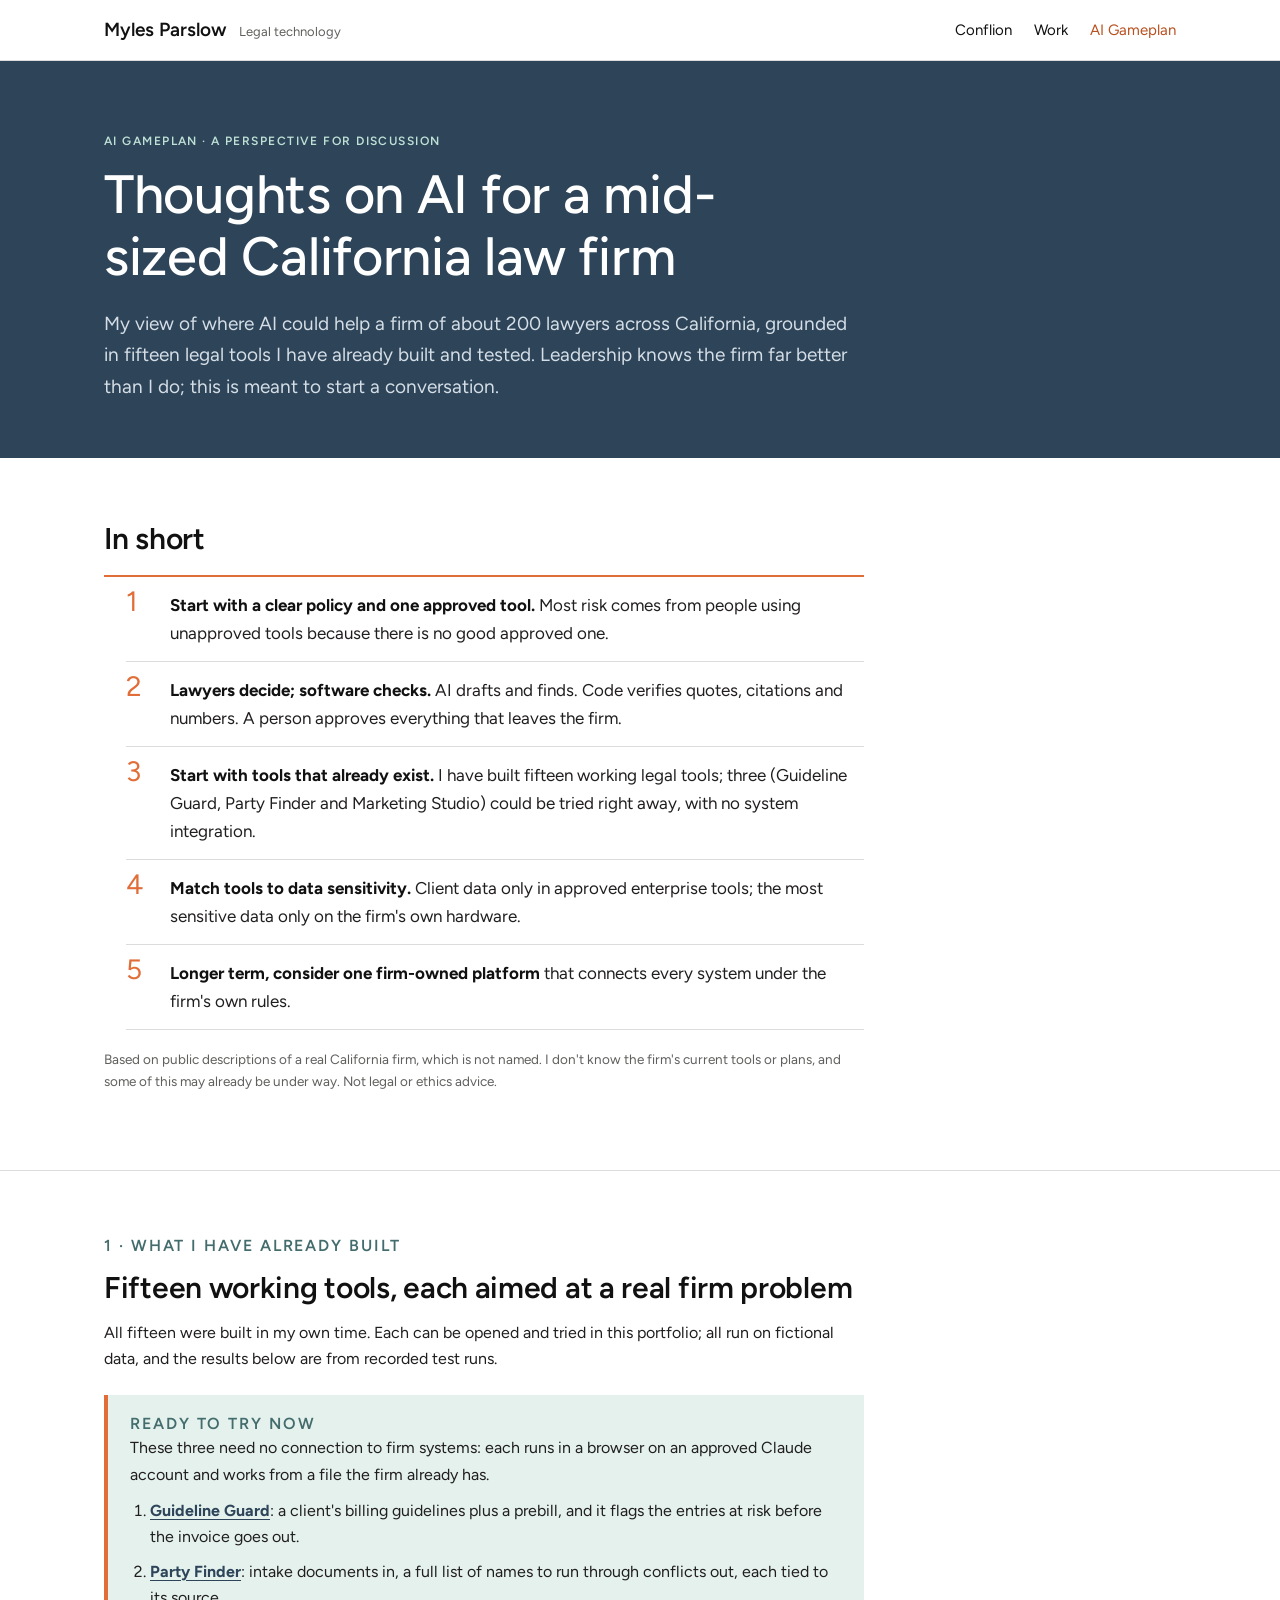
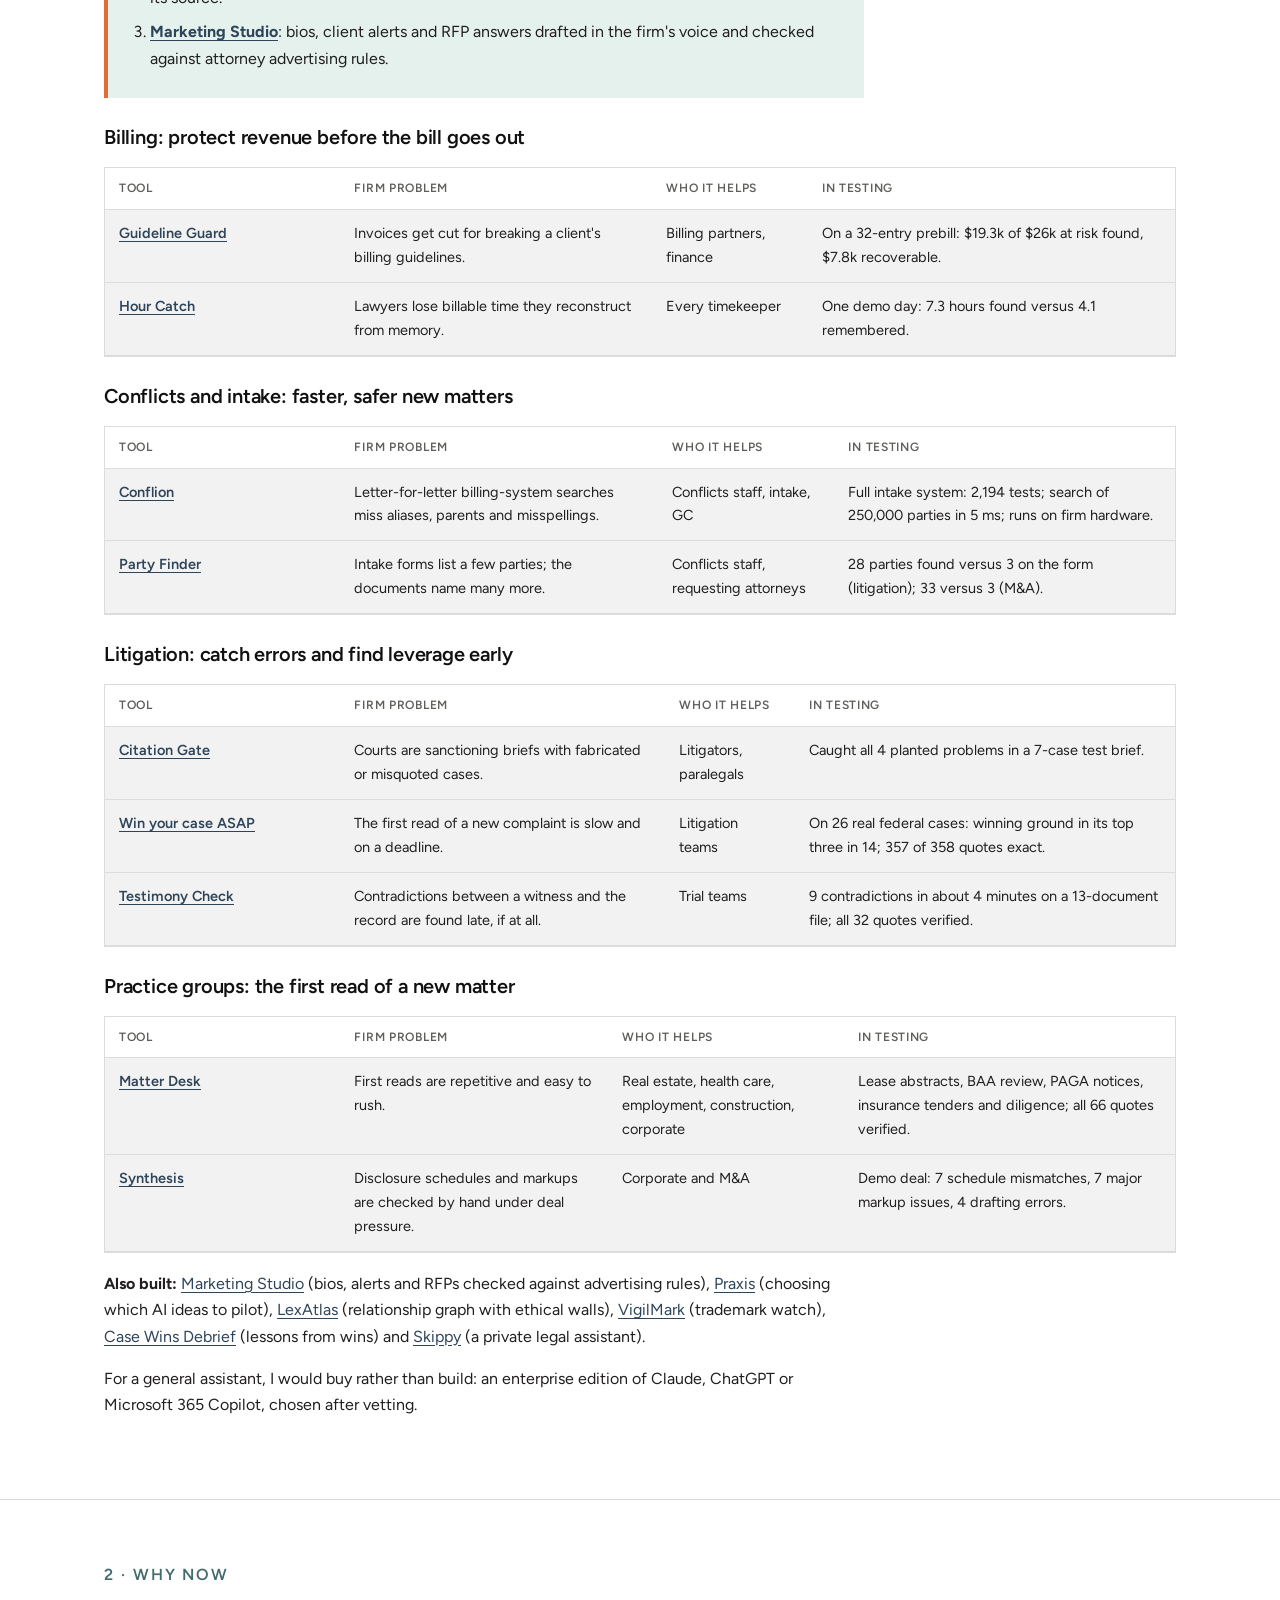
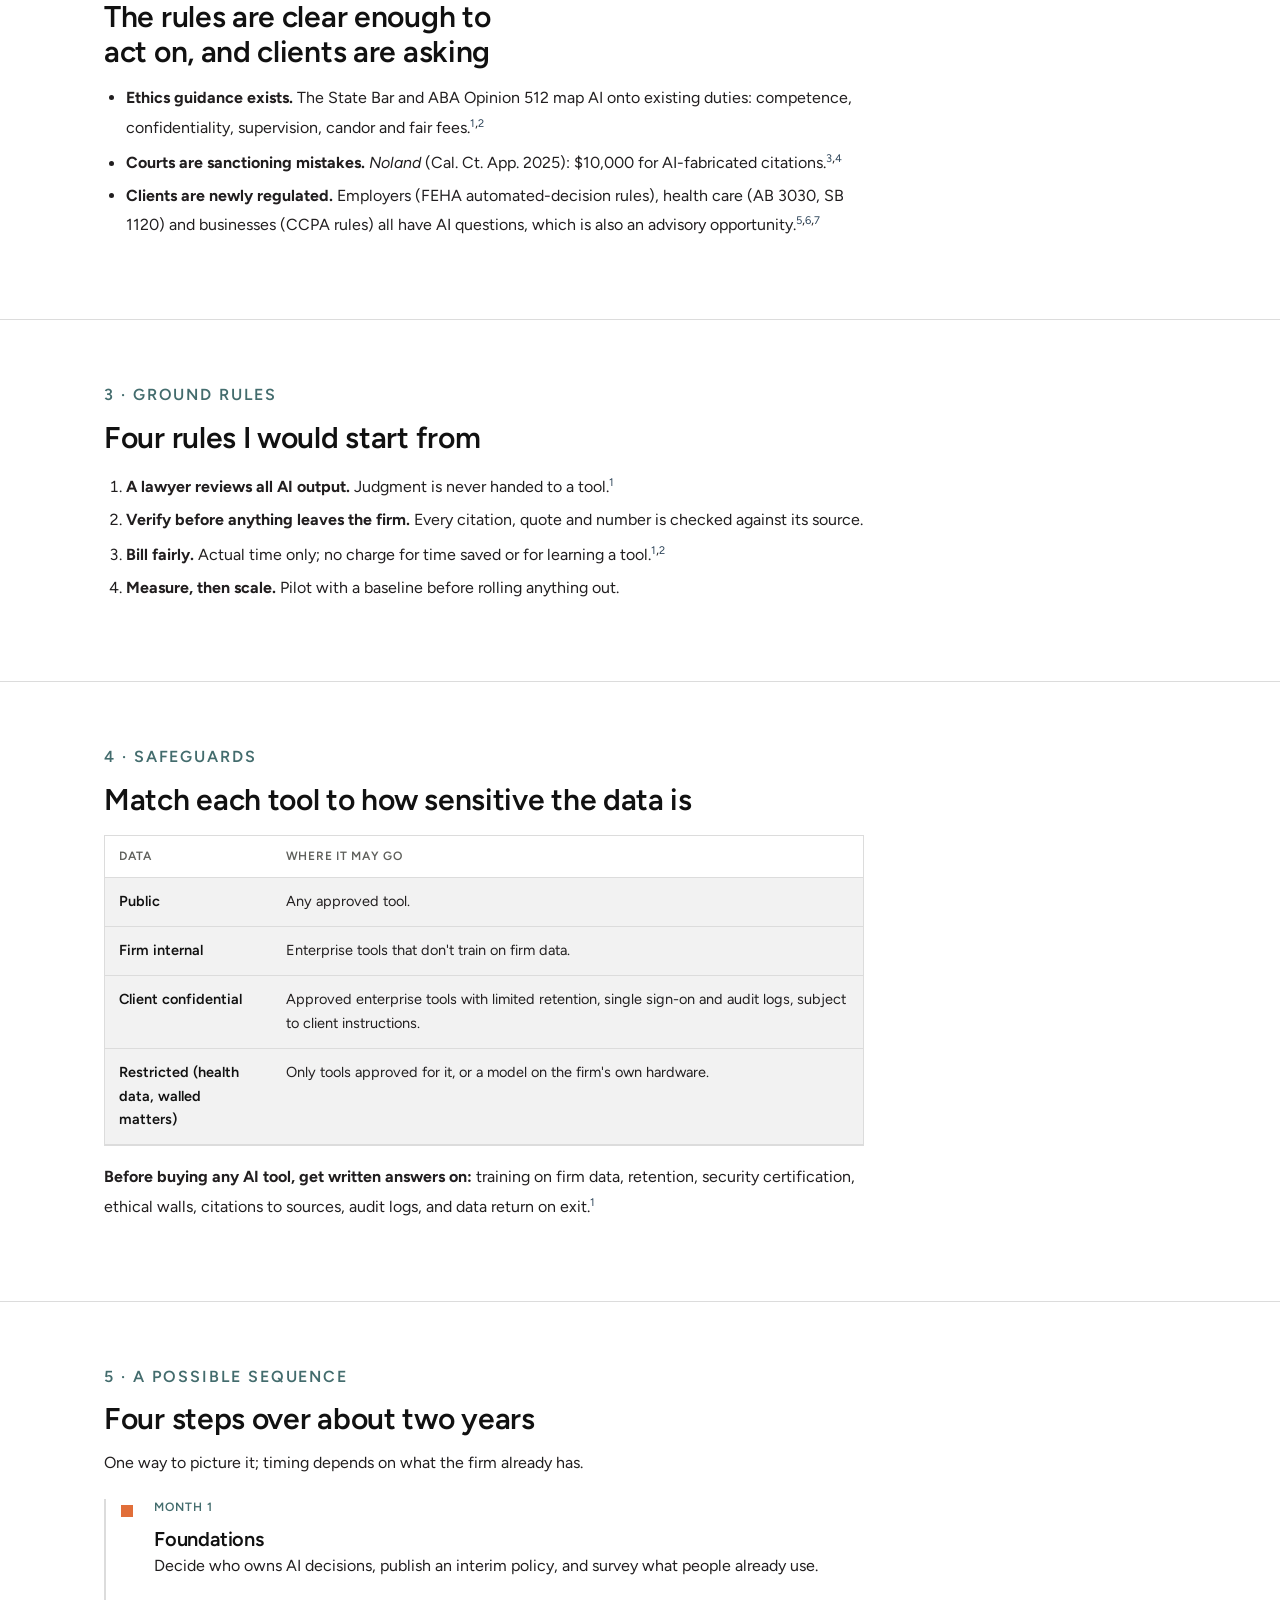
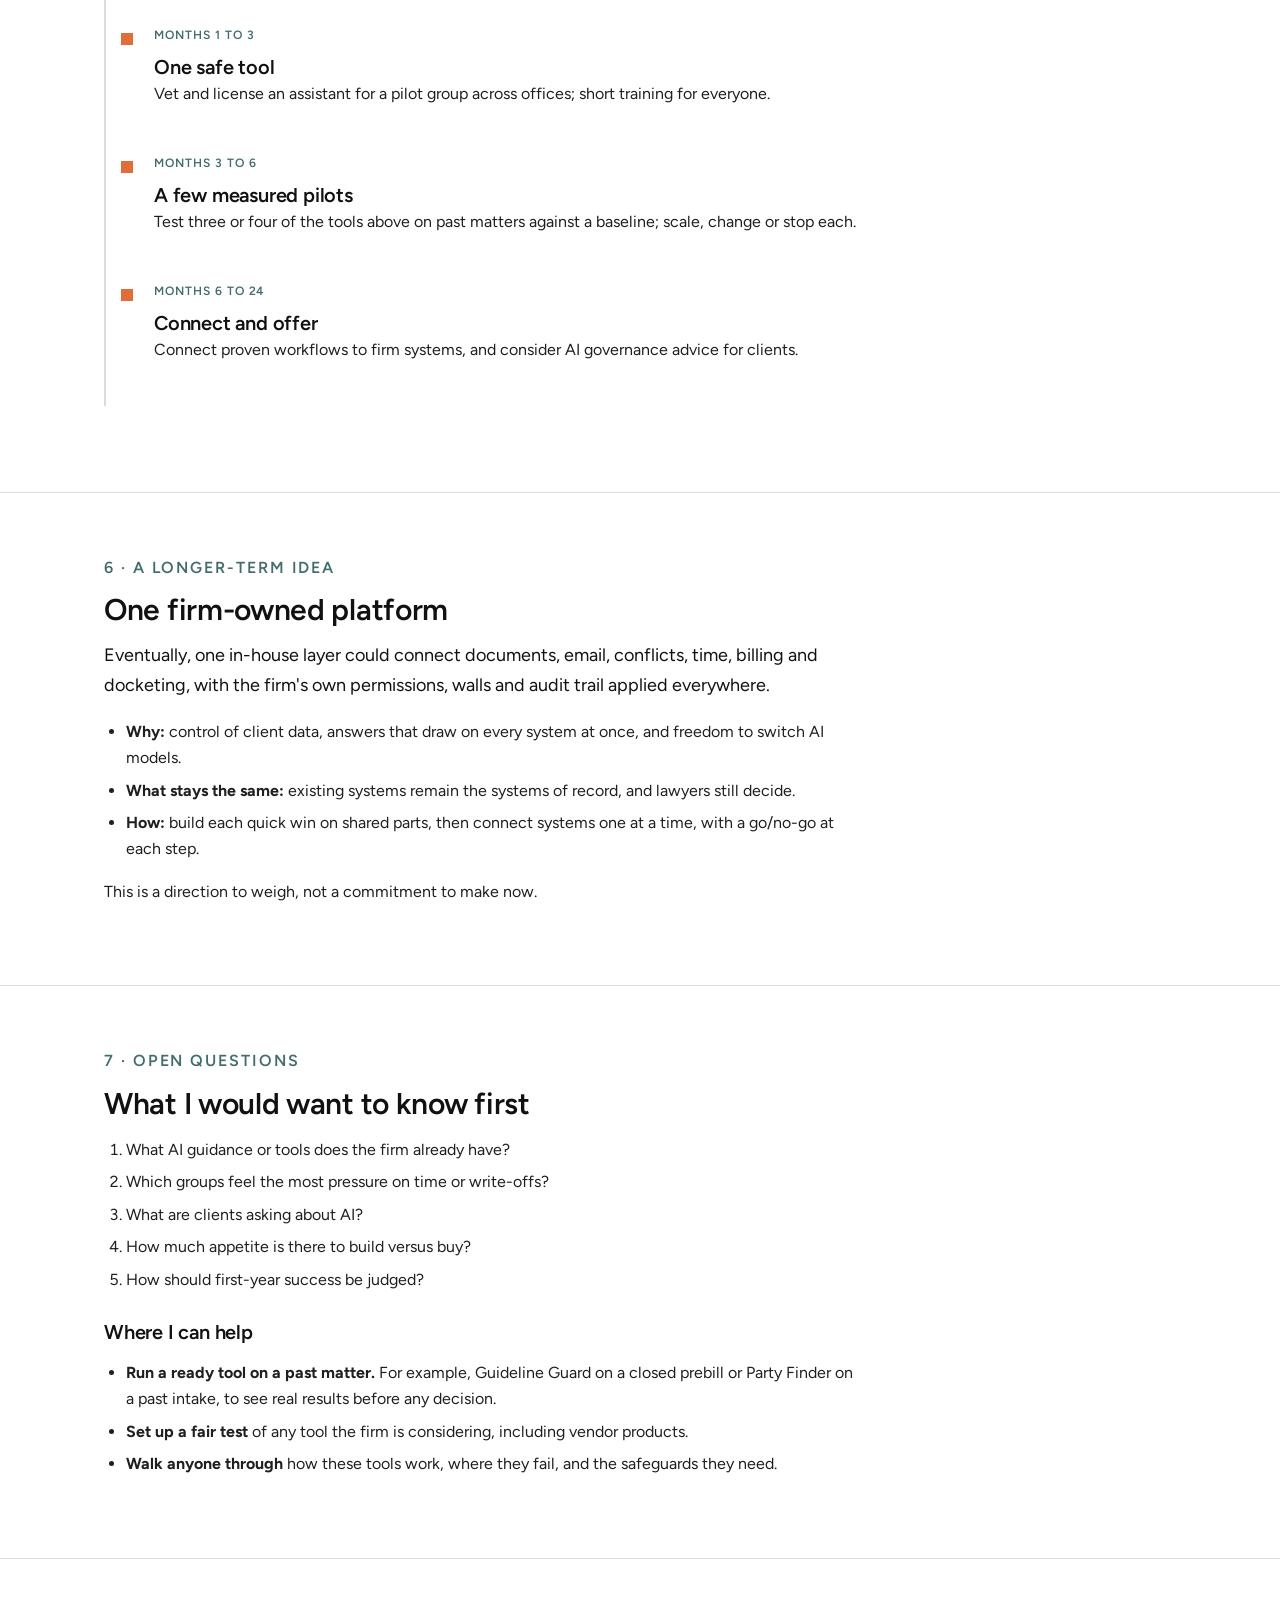
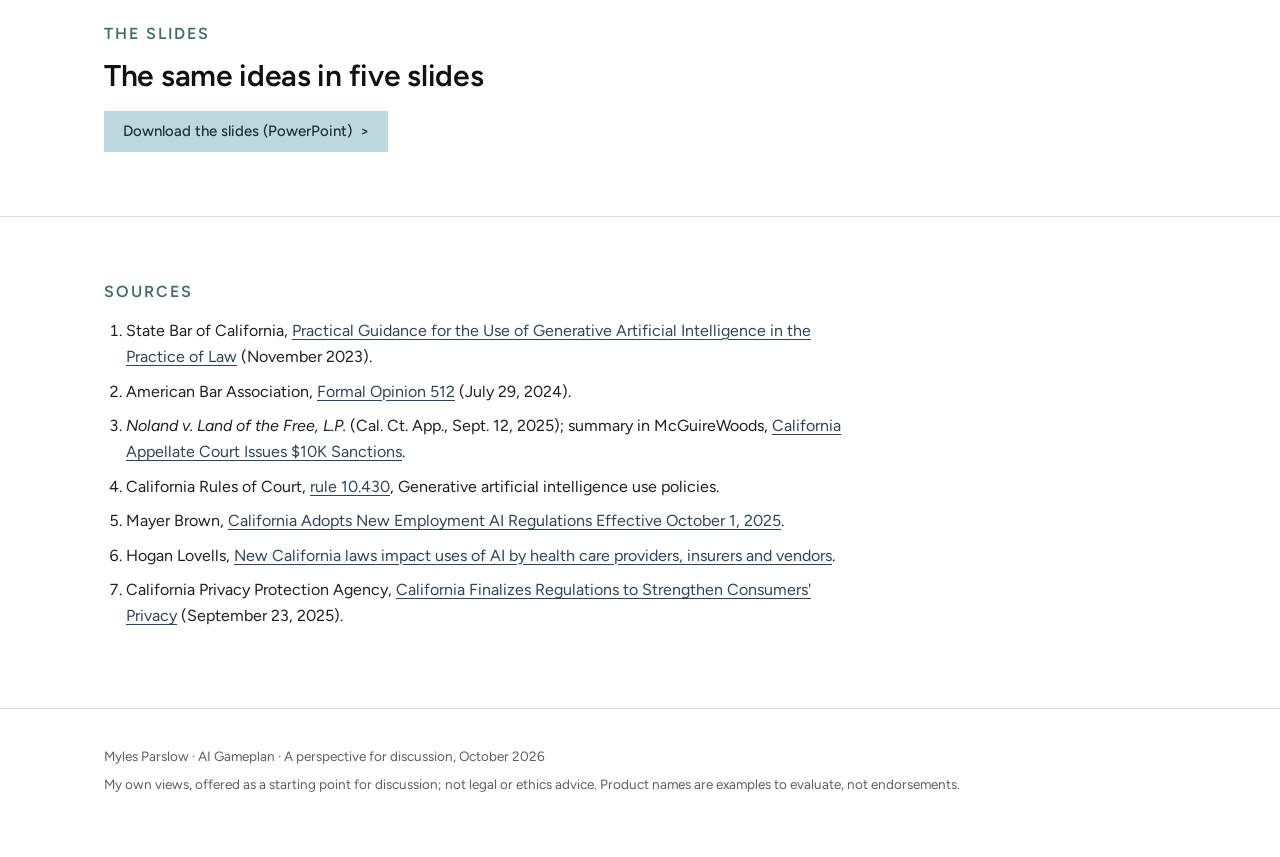
==== commit 5edf5dd3: "Lead the Gameplan with the tools already built and the ready-now picks Co-Authored-By: Claude Opus 5" ====
--- a/ai-gameplan/index.html
+++ b/ai-gameplan/index.html
@@ -30,7 +30,7 @@
   <div class="wrap">
     <p class="eyebrow">AI Gameplan · A perspective for discussion</p>
     <h1>Thoughts on AI for a mid-sized California law firm</h1>
-    <p class="lede">My view, from building and testing legal tools, of where AI could help a firm of about 200 lawyers across California. Leadership knows the firm far better than I do; this is meant to start a conversation.</p>
+    <p class="lede">My view of where AI could help a firm of about 200 lawyers across California, grounded in fifteen legal tools I have already built and tested. Leadership knows the firm far better than I do; this is meant to start a conversation.</p>
   </div>
 </section>
 
@@ -40,7 +40,7 @@
     <ol class="keys">
       <li><b>Start with a clear policy and one approved tool.</b> Most risk comes from people using unapproved tools because there is no good approved one.</li>
       <li><b>Lawyers decide; software checks.</b> AI drafts and finds. Code verifies quotes, citations and numbers. A person approves everything that leaves the firm.</li>
-      <li><b>Pick a few quick wins and measure them.</b> Prebill guideline checks, citation checks before filing and conflicts party lists are good candidates.</li>
+      <li><b>Start with tools that already exist.</b> I have built fifteen working legal tools; three (Guideline Guard, Party Finder and Marketing Studio) could be tried right away, with no system integration.</li>
       <li><b>Match tools to data sensitivity.</b> Client data only in approved enterprise tools; the most sensitive data only on the firm's own hardware.</li>
       <li><b>Longer term, consider one firm-owned platform</b> that connects every system under the firm's own rules.</li>
     </ol>
@@ -48,9 +48,73 @@
   </div>
 </section>
 
+<section class="block" id="built">
+  <div class="wrap doc">
+    <div class="narrow">
+      <p class="eyebrow">1 · What I have already built</p>
+      <h2>Fifteen working tools, each aimed at a real firm problem</h2>
+      <p>All fifteen were built in my own time. Each can be opened and tried in this portfolio; all run on fictional data, and the results below are from recorded test runs.</p>
+      <div class="ready">
+        <p class="ready-title">Ready to try now</p>
+        <p>These three need no connection to firm systems: each runs in a browser on an approved Claude account and works from a file the firm already has.</p>
+        <ol>
+          <li><a href="../#guidelineguard"><b>Guideline Guard</b></a>: a client's billing guidelines plus a prebill, and it flags the entries at risk before the invoice goes out.</li>
+          <li><a href="../#partyfinder"><b>Party Finder</b></a>: intake documents in, a full list of names to run through conflicts out, each tied to its source.</li>
+          <li><a href="../#marketingstudio"><b>Marketing Studio</b></a>: bios, client alerts and RFP answers drafted in the firm's voice and checked against attorney advertising rules.</li>
+        </ol>
+      </div>
+    </div>
+    <h3>Billing: protect revenue before the bill goes out</h3>
+    <div class="tbl-wrap">
+      <table class="tbl stack built-tbl">
+        <thead><tr><th>Tool</th><th>Firm problem</th><th>Who it helps</th><th>In testing</th></tr></thead>
+        <tbody>
+          <tr><td><a href="../#guidelineguard">Guideline Guard</a></td><td data-label="Firm problem">Invoices get cut for breaking a client's billing guidelines.</td><td data-label="Who it helps">Billing partners, finance</td><td data-label="In testing">On a 32-entry prebill: $19.3k of $26k at risk found, $7.8k recoverable.</td></tr>
+          <tr><td><a href="../#hourcatch">Hour Catch</a></td><td data-label="Firm problem">Lawyers lose billable time they reconstruct from memory.</td><td data-label="Who it helps">Every timekeeper</td><td data-label="In testing">One demo day: 7.3 hours found versus 4.1 remembered.</td></tr>
+        </tbody>
+      </table>
+    </div>
+    <h3>Conflicts and intake: faster, safer new matters</h3>
+    <div class="tbl-wrap">
+      <table class="tbl stack built-tbl">
+        <thead><tr><th>Tool</th><th>Firm problem</th><th>Who it helps</th><th>In testing</th></tr></thead>
+        <tbody>
+          <tr><td><a href="../#conflion">Conflion</a></td><td data-label="Firm problem">Letter-for-letter billing-system searches miss aliases, parents and misspellings.</td><td data-label="Who it helps">Conflicts staff, intake, GC</td><td data-label="In testing">Full intake system: 2,194 tests; search of 250,000 parties in 5 ms; runs on firm hardware.</td></tr>
+          <tr><td><a href="../#partyfinder">Party Finder</a></td><td data-label="Firm problem">Intake forms list a few parties; the documents name many more.</td><td data-label="Who it helps">Conflicts staff, requesting attorneys</td><td data-label="In testing">28 parties found versus 3 on the form (litigation); 33 versus 3 (M&amp;A).</td></tr>
+        </tbody>
+      </table>
+    </div>
+    <h3>Litigation: catch errors and find leverage early</h3>
+    <div class="tbl-wrap">
+      <table class="tbl stack built-tbl">
+        <thead><tr><th>Tool</th><th>Firm problem</th><th>Who it helps</th><th>In testing</th></tr></thead>
+        <tbody>
+          <tr><td><a href="../#citationgate">Citation Gate</a></td><td data-label="Firm problem">Courts are sanctioning briefs with fabricated or misquoted cases.</td><td data-label="Who it helps">Litigators, paralegals</td><td data-label="In testing">Caught all 4 planted problems in a 7-case test brief.</td></tr>
+          <tr><td><a href="../#winyourcase">Win your case ASAP</a></td><td data-label="Firm problem">The first read of a new complaint is slow and on a deadline.</td><td data-label="Who it helps">Litigation teams</td><td data-label="In testing">On 26 real federal cases: winning ground in its top three in 14; 357 of 358 quotes exact.</td></tr>
+          <tr><td><a href="../#testimonycheck">Testimony Check</a></td><td data-label="Firm problem">Contradictions between a witness and the record are found late, if at all.</td><td data-label="Who it helps">Trial teams</td><td data-label="In testing">9 contradictions in about 4 minutes on a 13-document file; all 32 quotes verified.</td></tr>
+        </tbody>
+      </table>
+    </div>
+    <h3>Practice groups: the first read of a new matter</h3>
+    <div class="tbl-wrap">
+      <table class="tbl stack built-tbl">
+        <thead><tr><th>Tool</th><th>Firm problem</th><th>Who it helps</th><th>In testing</th></tr></thead>
+        <tbody>
+          <tr><td><a href="../#matterdesk">Matter Desk</a></td><td data-label="Firm problem">First reads are repetitive and easy to rush.</td><td data-label="Who it helps">Real estate, health care, employment, construction, corporate</td><td data-label="In testing">Lease abstracts, BAA review, PAGA notices, insurance tenders and diligence; all 66 quotes verified.</td></tr>
+          <tr><td><a href="../#synthesis">Synthesis</a></td><td data-label="Firm problem">Disclosure schedules and markups are checked by hand under deal pressure.</td><td data-label="Who it helps">Corporate and M&amp;A</td><td data-label="In testing">Demo deal: 7 schedule mismatches, 7 major markup issues, 4 drafting errors.</td></tr>
+        </tbody>
+      </table>
+    </div>
+    <div class="narrow">
+      <p><b>Also built:</b> <a href="../#marketingstudio">Marketing Studio</a> (bios, alerts and RFPs checked against advertising rules), <a href="../#praxis">Praxis</a> (choosing which AI ideas to pilot), <a href="../#lexatlas">LexAtlas</a> (relationship graph with ethical walls), <a href="../#vigilmark">VigilMark</a> (trademark watch), <a href="../#casewins">Case Wins Debrief</a> (lessons from wins) and <a href="../#skippy">Skippy</a> (a private legal assistant).</p>
+      <p>For a general assistant, I would buy rather than build: an enterprise edition of Claude, ChatGPT or Microsoft 365 Copilot, chosen after vetting.</p>
+    </div>
+  </div>
+</section>
+
 <section class="block" id="why">
   <div class="wrap narrow doc">
-    <p class="eyebrow">1 · Why now</p>
+    <p class="eyebrow">2 · Why now</p>
     <h2>The rules are clear enough to act on, and clients are asking</h2>
     <ul>
       <li><b>Ethics guidance exists.</b> The State Bar and ABA Opinion 512 map AI onto existing duties: competence, confidentiality, supervision, candor and fair fees.<sup><a href="#s1">1</a>,<a href="#s2">2</a></sup></li>
@@ -62,7 +126,7 @@
 
 <section class="block" id="rules">
   <div class="wrap narrow doc">
-    <p class="eyebrow">2 · Ground rules</p>
+    <p class="eyebrow">3 · Ground rules</p>
     <h2>Four rules I would start from</h2>
     <ol>
       <li><b>A lawyer reviews all AI output.</b> Judgment is never handed to a tool.<sup><a href="#s1">1</a></sup></li>
@@ -73,28 +137,6 @@
   </div>
 </section>
 
-<section class="block" id="wins">
-  <div class="wrap narrow doc">
-    <p class="eyebrow">3 · Quick wins</p>
-    <h2>Ideas worth testing first</h2>
-    <p>Each has a working prototype in this portfolio, so it can be tried rather than imagined.</p>
-    <div class="tbl-wrap">
-      <table class="tbl stack">
-        <thead><tr><th>Idea</th><th>What it does</th><th>Try it</th></tr></thead>
-        <tbody>
-          <tr><td>Prebill guideline check</td><td data-label="What it does">Flags entries that break a client's billing guidelines before the bill goes out.</td><td data-label="Try it"><a href="../#guidelineguard">Guideline Guard</a></td></tr>
-          <tr><td>Citation check</td><td data-label="What it does">Confirms each case exists and each quote matches, before filing.</td><td data-label="Try it"><a href="../#citationgate">Citation Gate</a></td></tr>
-          <tr><td>Conflicts party lists</td><td data-label="What it does">Pulls every name to search from intake documents, each tied to its source.</td><td data-label="Try it"><a href="../#partyfinder">Party Finder</a></td></tr>
-          <tr><td>Time-entry drafts</td><td data-label="What it does">Drafts entries from the day's work for the lawyer to approve.</td><td data-label="Try it"><a href="../#hourcatch">Hour Catch</a></td></tr>
-          <tr><td>Practice checklists</td><td data-label="What it does">Lease abstracts, BAA reviews, PAGA intake and diligence, run against each group's own checklist.</td><td data-label="Try it"><a href="../#matterdesk">Matter Desk</a></td></tr>
-          <tr><td>Litigation first reads</td><td data-label="What it does">Early case assessment and deposition outlines from the record.</td><td data-label="Try it"><a href="../#winyourcase">Win your case ASAP</a></td></tr>
-        </tbody>
-      </table>
-    </div>
-    <p>For the general assistant itself, I would buy rather than build: an enterprise edition of Claude, ChatGPT or Microsoft 365 Copilot, chosen after vetting.</p>
-  </div>
-</section>
-
 <section class="block" id="safeguards">
   <div class="wrap narrow doc">
     <p class="eyebrow">4 · Safeguards</p>
@@ -122,7 +164,7 @@
     <ol class="phases">
       <li><p class="when">Month 1</p><h3>Foundations</h3><p>Decide who owns AI decisions, publish an interim policy, and survey what people already use.</p></li>
       <li><p class="when">Months 1 to 3</p><h3>One safe tool</h3><p>Vet and license an assistant for a pilot group across offices; short training for everyone.</p></li>
-      <li><p class="when">Months 3 to 6</p><h3>A few measured pilots</h3><p>Run three or four quick wins against a baseline; scale, change or stop each.</p></li>
+      <li><p class="when">Months 3 to 6</p><h3>A few measured pilots</h3><p>Test three or four of the tools above on past matters against a baseline; scale, change or stop each.</p></li>
       <li><p class="when">Months 6 to 24</p><h3>Connect and offer</h3><p>Connect proven workflows to firm systems, and consider AI governance advice for clients.</p></li>
     </ol>
   </div>
@@ -155,9 +197,9 @@
     </ol>
     <h3>Where I can help</h3>
     <ul>
-      <li>Demos of every idea above, ready to try.</li>
-      <li>Help setting up a fair test of any tool the firm is considering.</li>
-      <li>Plain-language walkthroughs of how these tools work and where they fail.</li>
+      <li><b>Run a ready tool on a past matter.</b> For example, Guideline Guard on a closed prebill or Party Finder on a past intake, to see real results before any decision.</li>
+      <li><b>Set up a fair test</b> of any tool the firm is considering, including vendor products.</li>
+      <li><b>Walk anyone through</b> how these tools work, where they fail, and the safeguards they need.</li>
     </ul>
   </div>
 </section>
--- a/legal.css
+++ b/legal.css
@@ -224,3 +224,8 @@
 .keys b { color: var(--ink); }
 .doc .fine { font-size: 13.5px; color: var(--muted); }
 .doc .key { font-size: 18px; color: var(--ink); }
+.ready { background: var(--accent-soft); border-left: 4px solid var(--accent-bright); padding: 18px 22px; margin: 22px 0 8px; }
+.ready-title { font: 600 12px/1.4 var(--sans); letter-spacing: .12em; text-transform: uppercase; color: var(--brass); margin: 0 0 6px; }
+.ready ol { margin: 10px 0 0; padding-left: 20px; }
+.ready li { margin-bottom: 8px; }
+.ready p { margin: 0; }
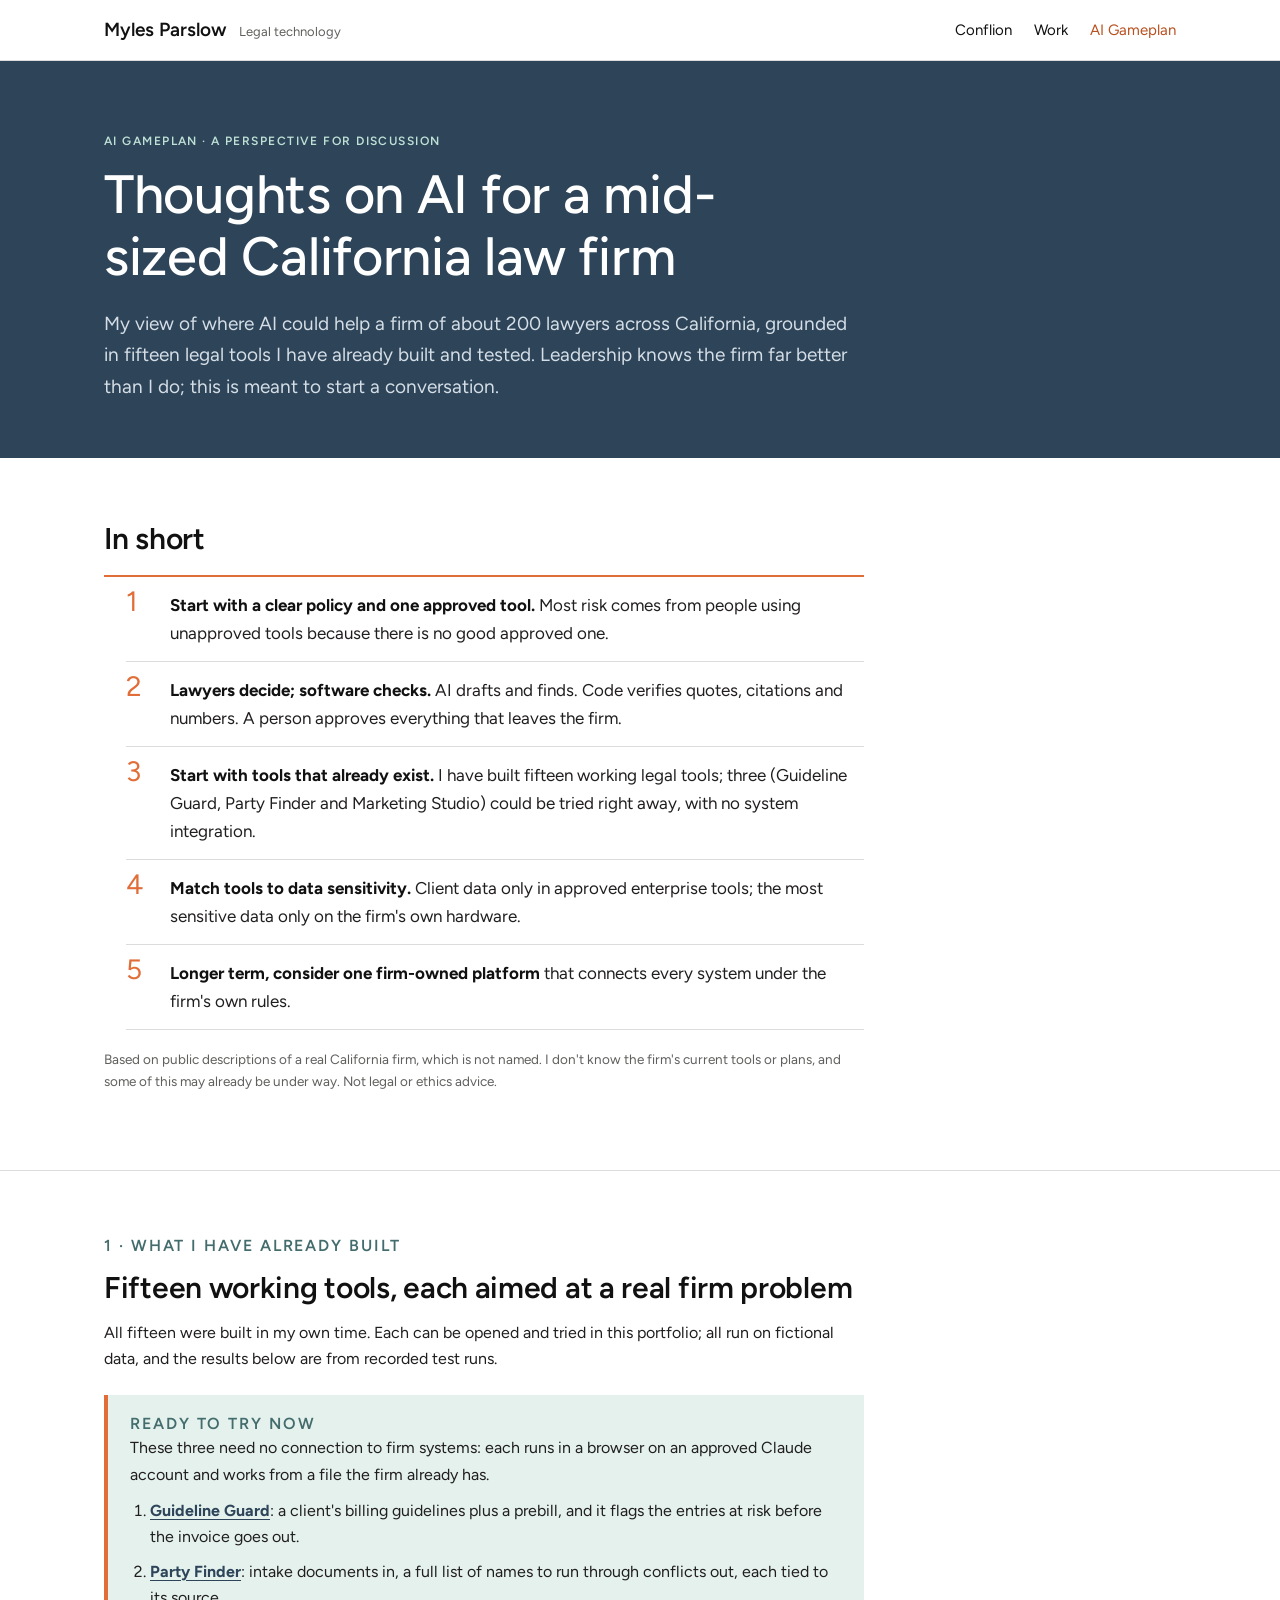
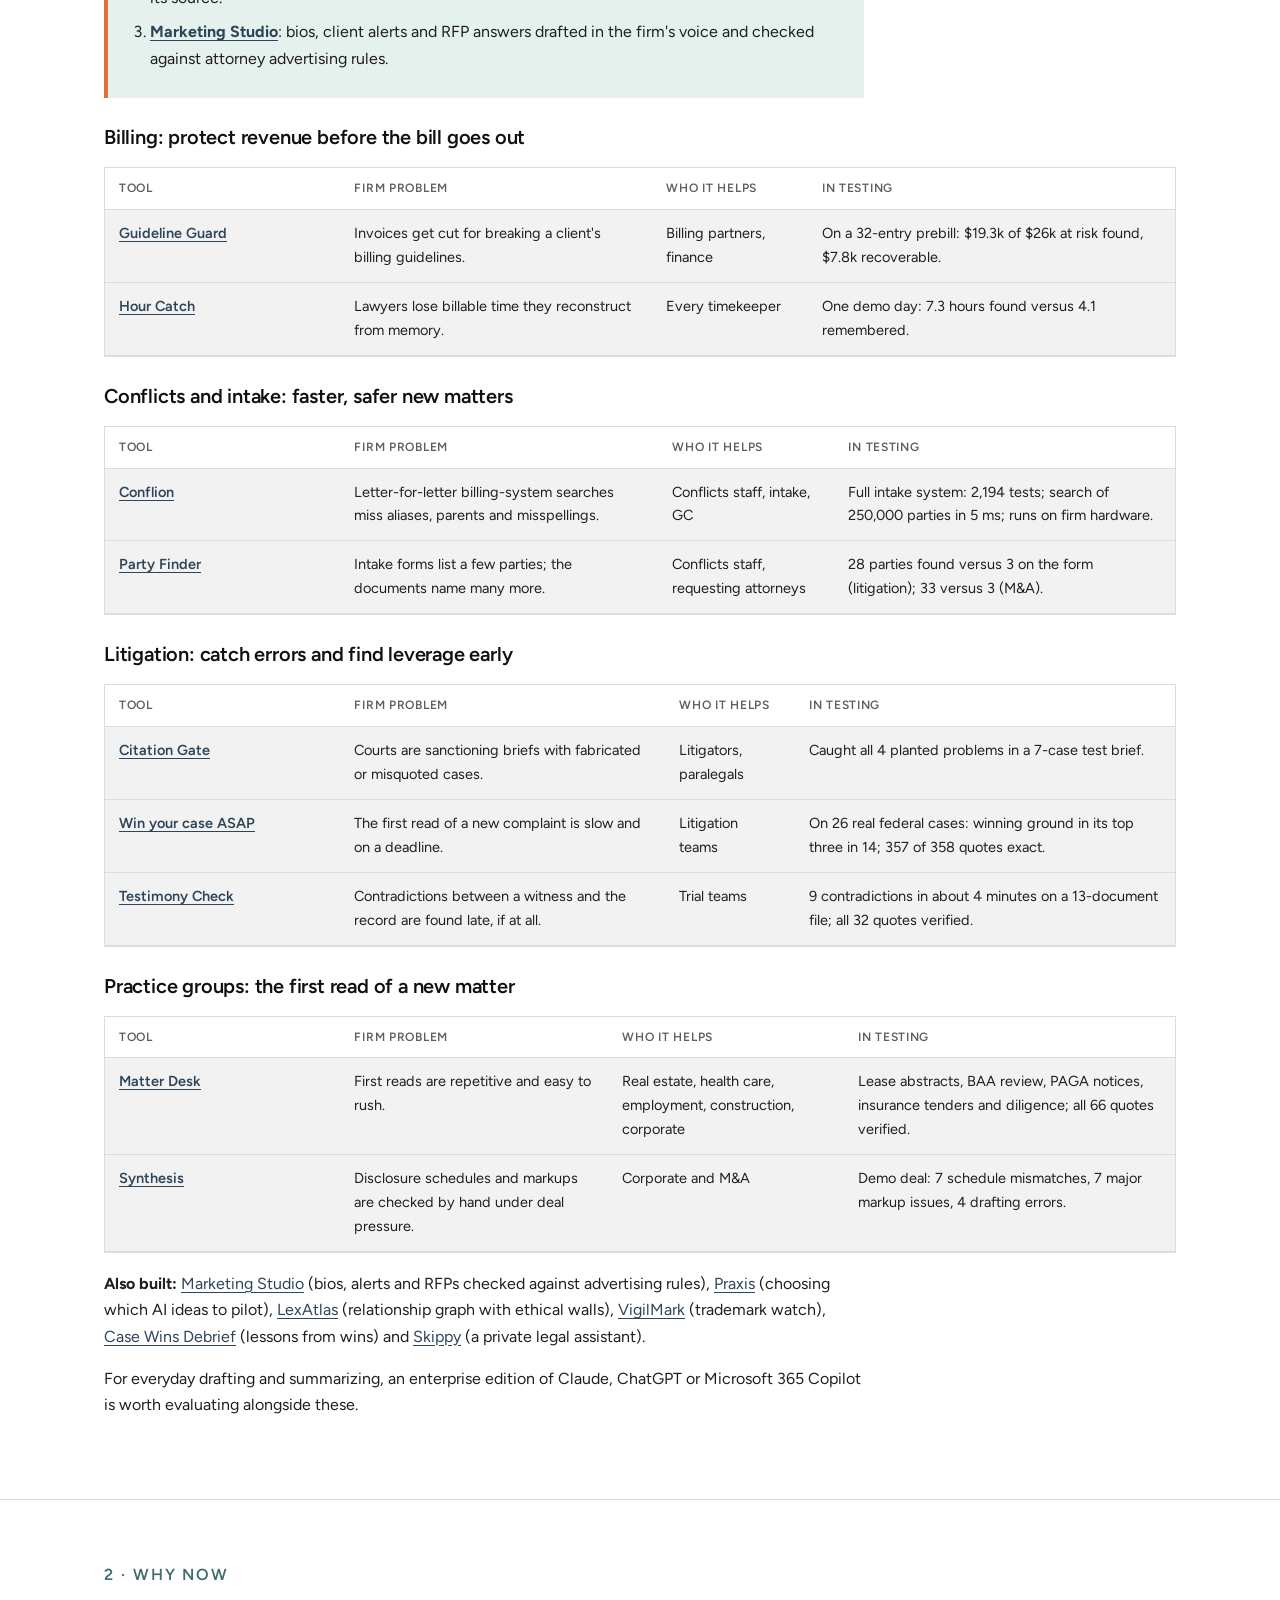
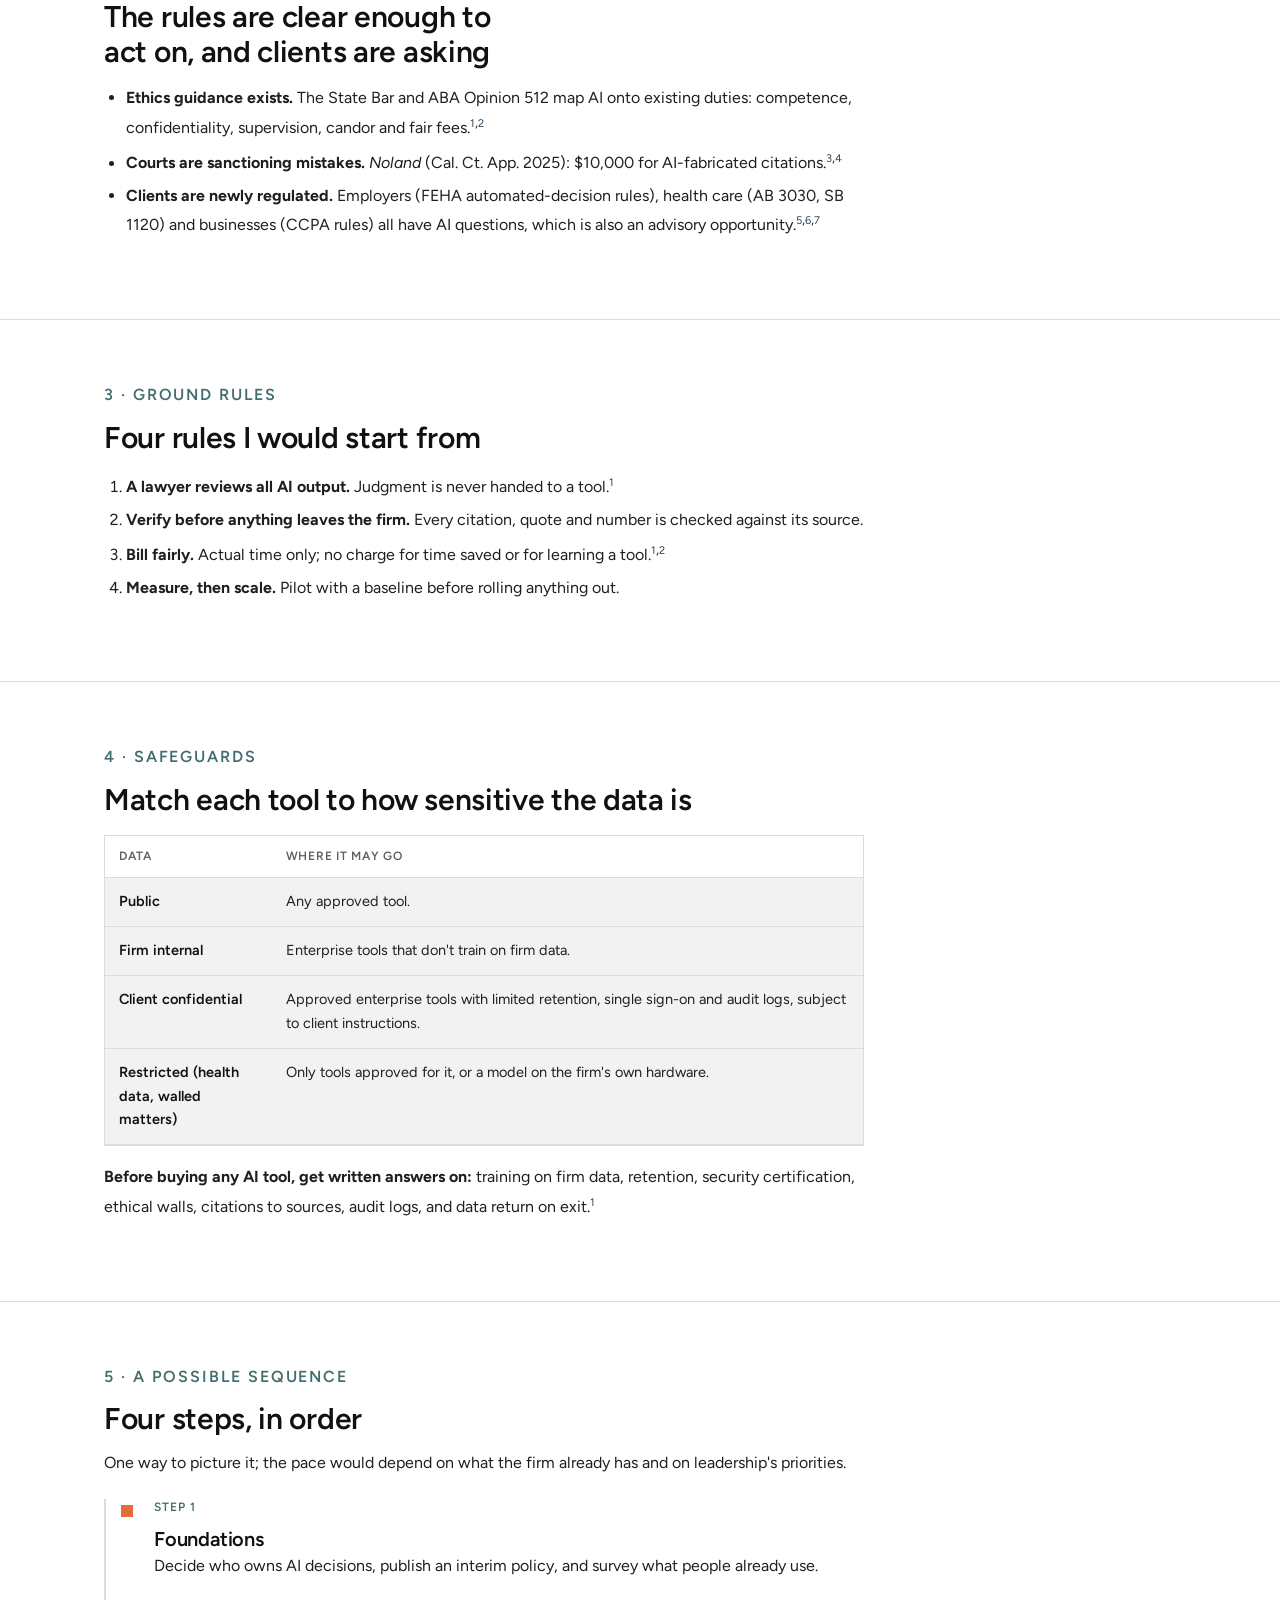
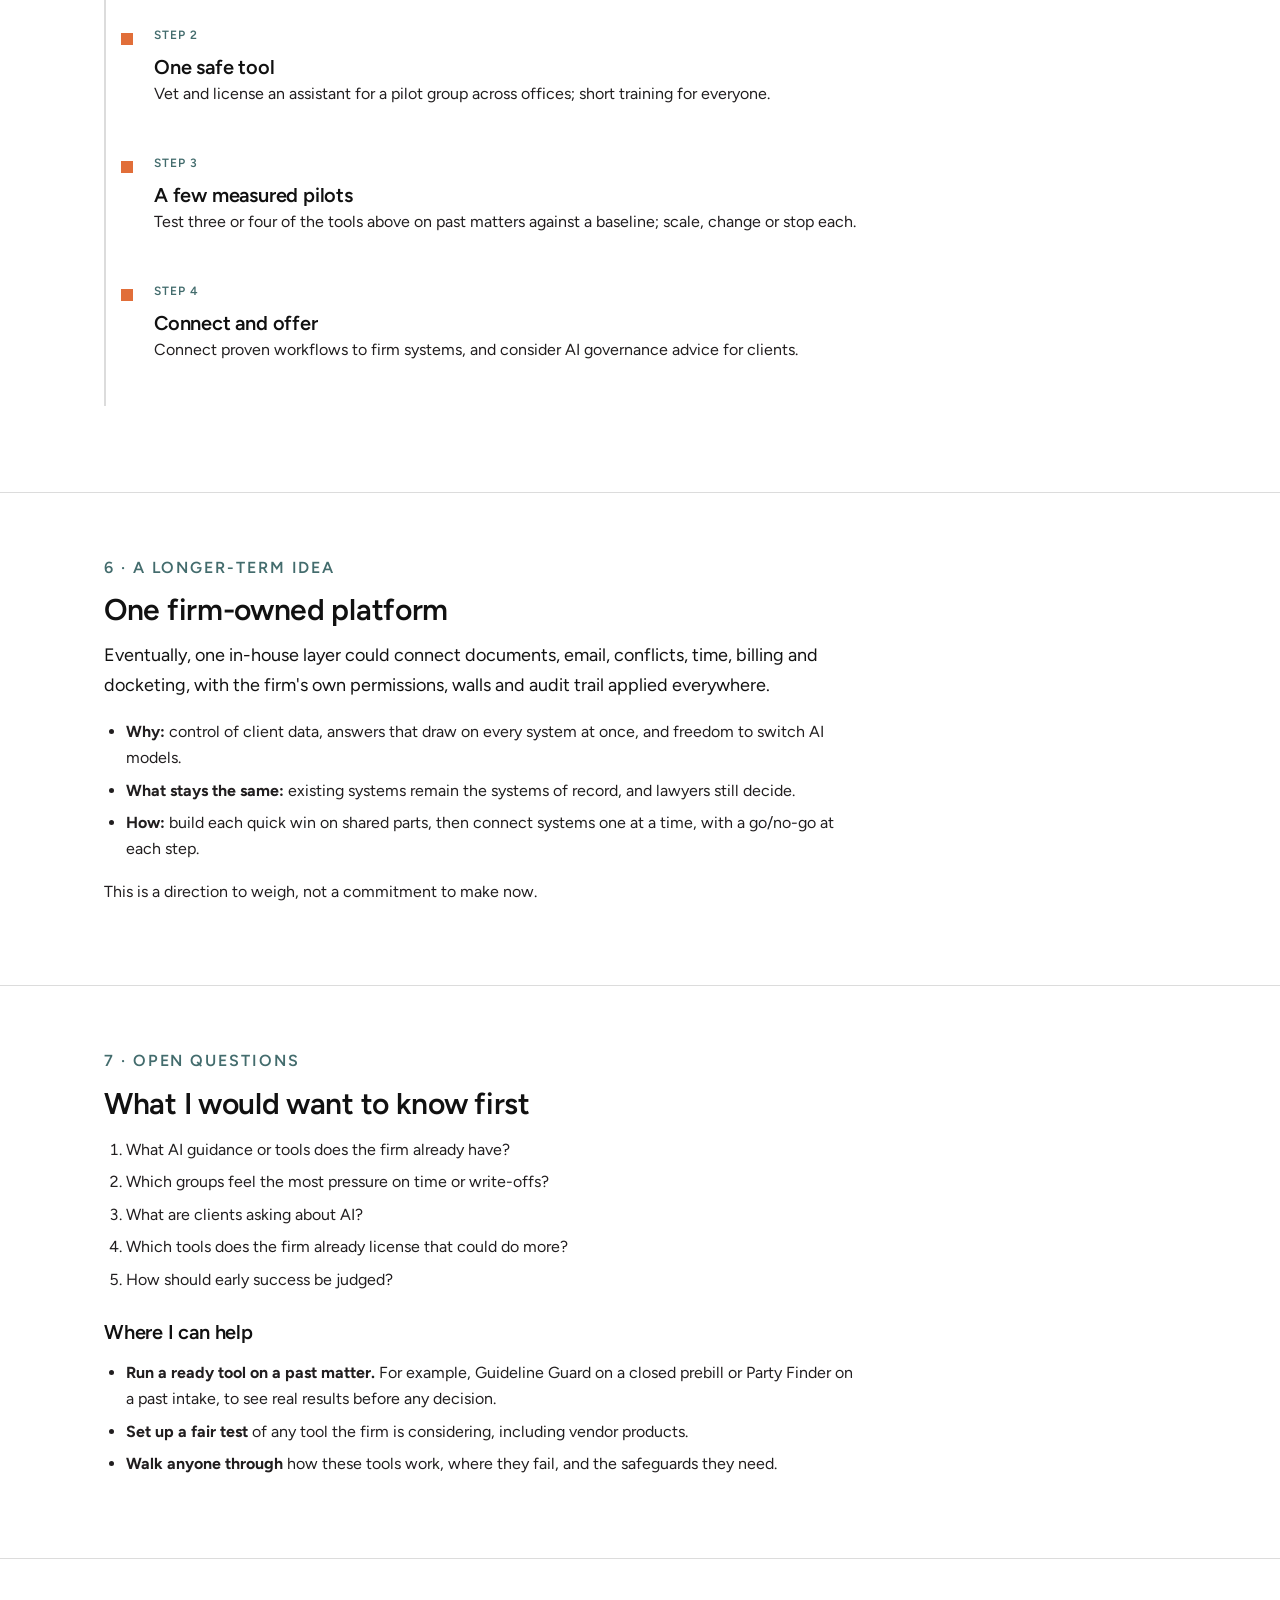
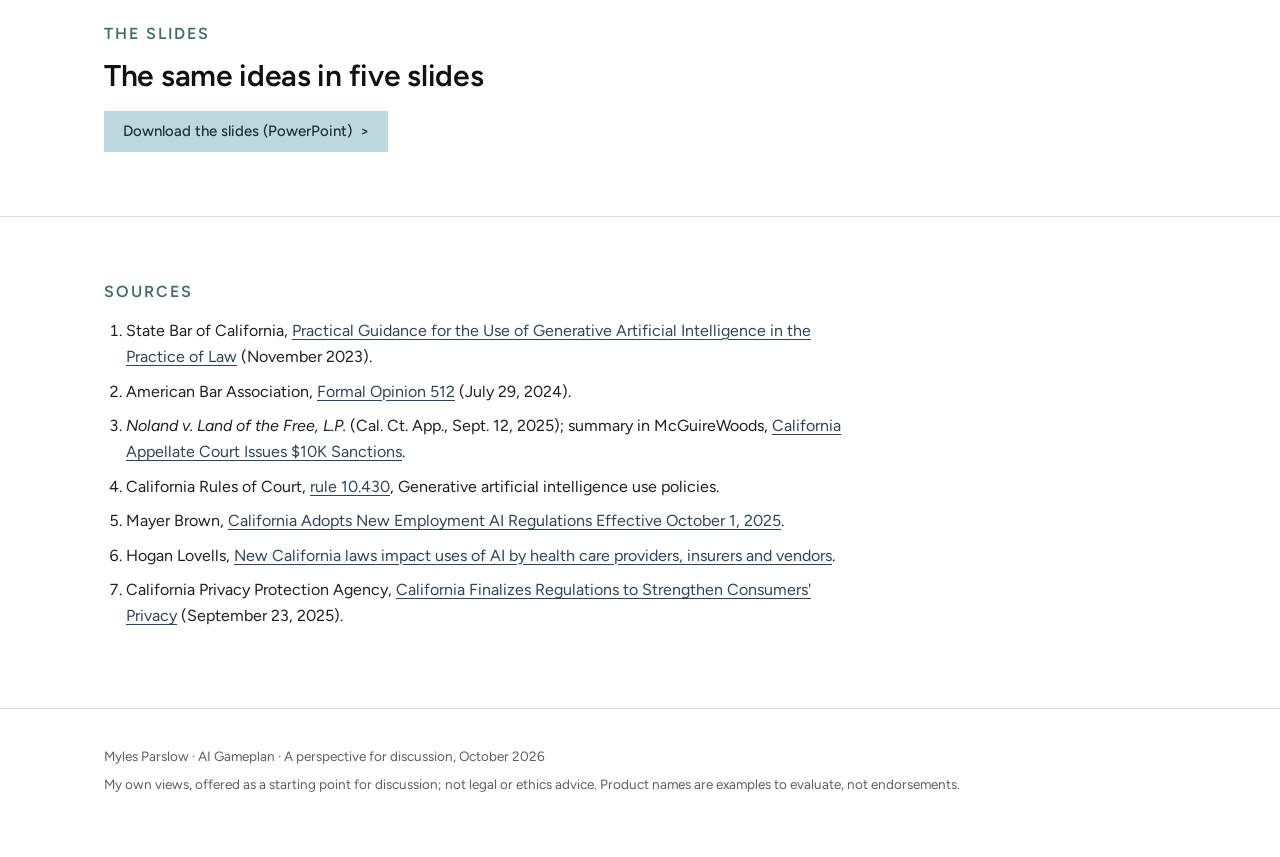
==== commit 4b655a61: "Remove rollout timings and the build-versus-buy framing from the Gameplan Co-Authored-By: Claude Opu" ====
--- a/ai-gameplan/index.html
+++ b/ai-gameplan/index.html
@@ -107,7 +107,7 @@
     </div>
     <div class="narrow">
       <p><b>Also built:</b> <a href="../#marketingstudio">Marketing Studio</a> (bios, alerts and RFPs checked against advertising rules), <a href="../#praxis">Praxis</a> (choosing which AI ideas to pilot), <a href="../#lexatlas">LexAtlas</a> (relationship graph with ethical walls), <a href="../#vigilmark">VigilMark</a> (trademark watch), <a href="../#casewins">Case Wins Debrief</a> (lessons from wins) and <a href="../#skippy">Skippy</a> (a private legal assistant).</p>
-      <p>For a general assistant, I would buy rather than build: an enterprise edition of Claude, ChatGPT or Microsoft 365 Copilot, chosen after vetting.</p>
+      <p>For everyday drafting and summarizing, an enterprise edition of Claude, ChatGPT or Microsoft 365 Copilot is worth evaluating alongside these.</p>
     </div>
   </div>
 </section>
@@ -159,13 +159,13 @@
 <section class="block" id="sequence">
   <div class="wrap narrow doc">
     <p class="eyebrow">5 · A possible sequence</p>
-    <h2>Four steps over about two years</h2>
-    <p>One way to picture it; timing depends on what the firm already has.</p>
+    <h2>Four steps, in order</h2>
+    <p>One way to picture it; the pace would depend on what the firm already has and on leadership's priorities.</p>
     <ol class="phases">
-      <li><p class="when">Month 1</p><h3>Foundations</h3><p>Decide who owns AI decisions, publish an interim policy, and survey what people already use.</p></li>
-      <li><p class="when">Months 1 to 3</p><h3>One safe tool</h3><p>Vet and license an assistant for a pilot group across offices; short training for everyone.</p></li>
-      <li><p class="when">Months 3 to 6</p><h3>A few measured pilots</h3><p>Test three or four of the tools above on past matters against a baseline; scale, change or stop each.</p></li>
-      <li><p class="when">Months 6 to 24</p><h3>Connect and offer</h3><p>Connect proven workflows to firm systems, and consider AI governance advice for clients.</p></li>
+      <li><p class="when">Step 1</p><h3>Foundations</h3><p>Decide who owns AI decisions, publish an interim policy, and survey what people already use.</p></li>
+      <li><p class="when">Step 2</p><h3>One safe tool</h3><p>Vet and license an assistant for a pilot group across offices; short training for everyone.</p></li>
+      <li><p class="when">Step 3</p><h3>A few measured pilots</h3><p>Test three or four of the tools above on past matters against a baseline; scale, change or stop each.</p></li>
+      <li><p class="when">Step 4</p><h3>Connect and offer</h3><p>Connect proven workflows to firm systems, and consider AI governance advice for clients.</p></li>
     </ol>
   </div>
 </section>
@@ -192,8 +192,8 @@
       <li>What AI guidance or tools does the firm already have?</li>
       <li>Which groups feel the most pressure on time or write-offs?</li>
       <li>What are clients asking about AI?</li>
-      <li>How much appetite is there to build versus buy?</li>
-      <li>How should first-year success be judged?</li>
+      <li>Which tools does the firm already license that could do more?</li>
+      <li>How should early success be judged?</li>
     </ol>
     <h3>Where I can help</h3>
     <ul>
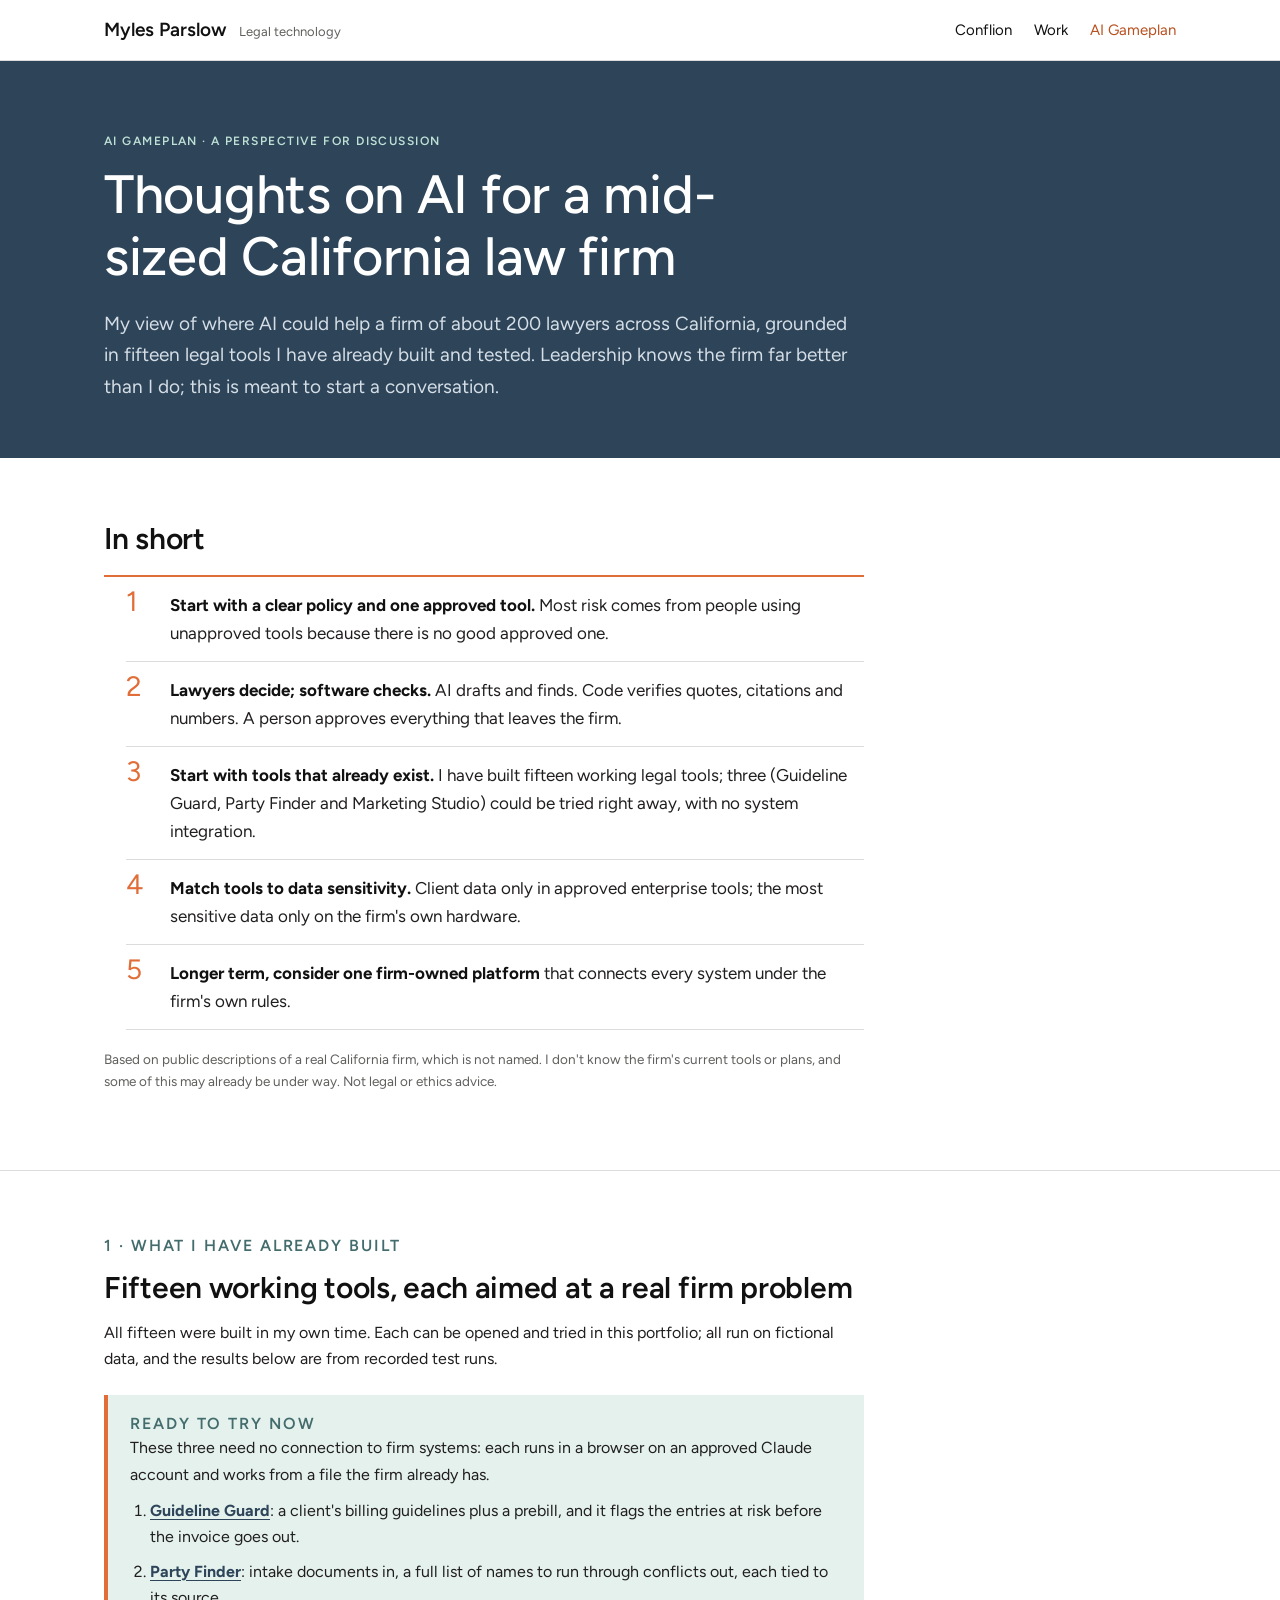
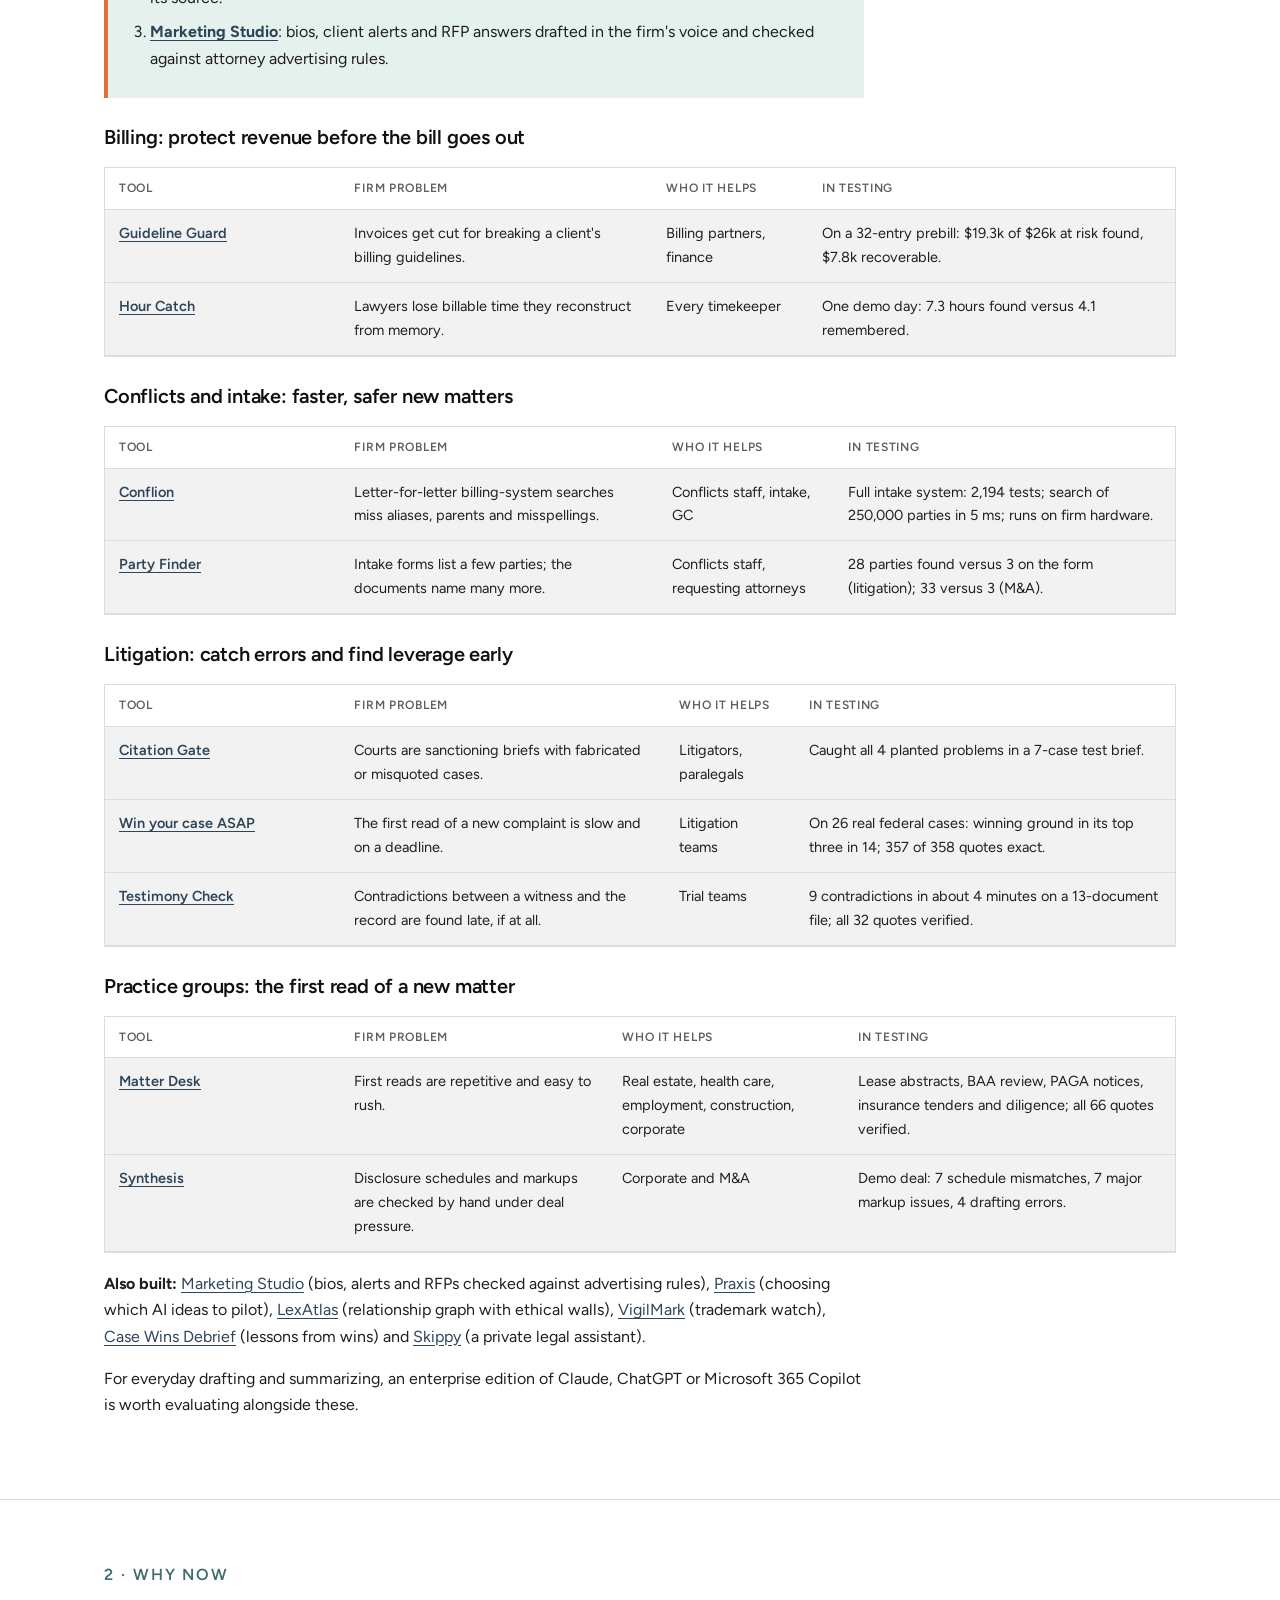
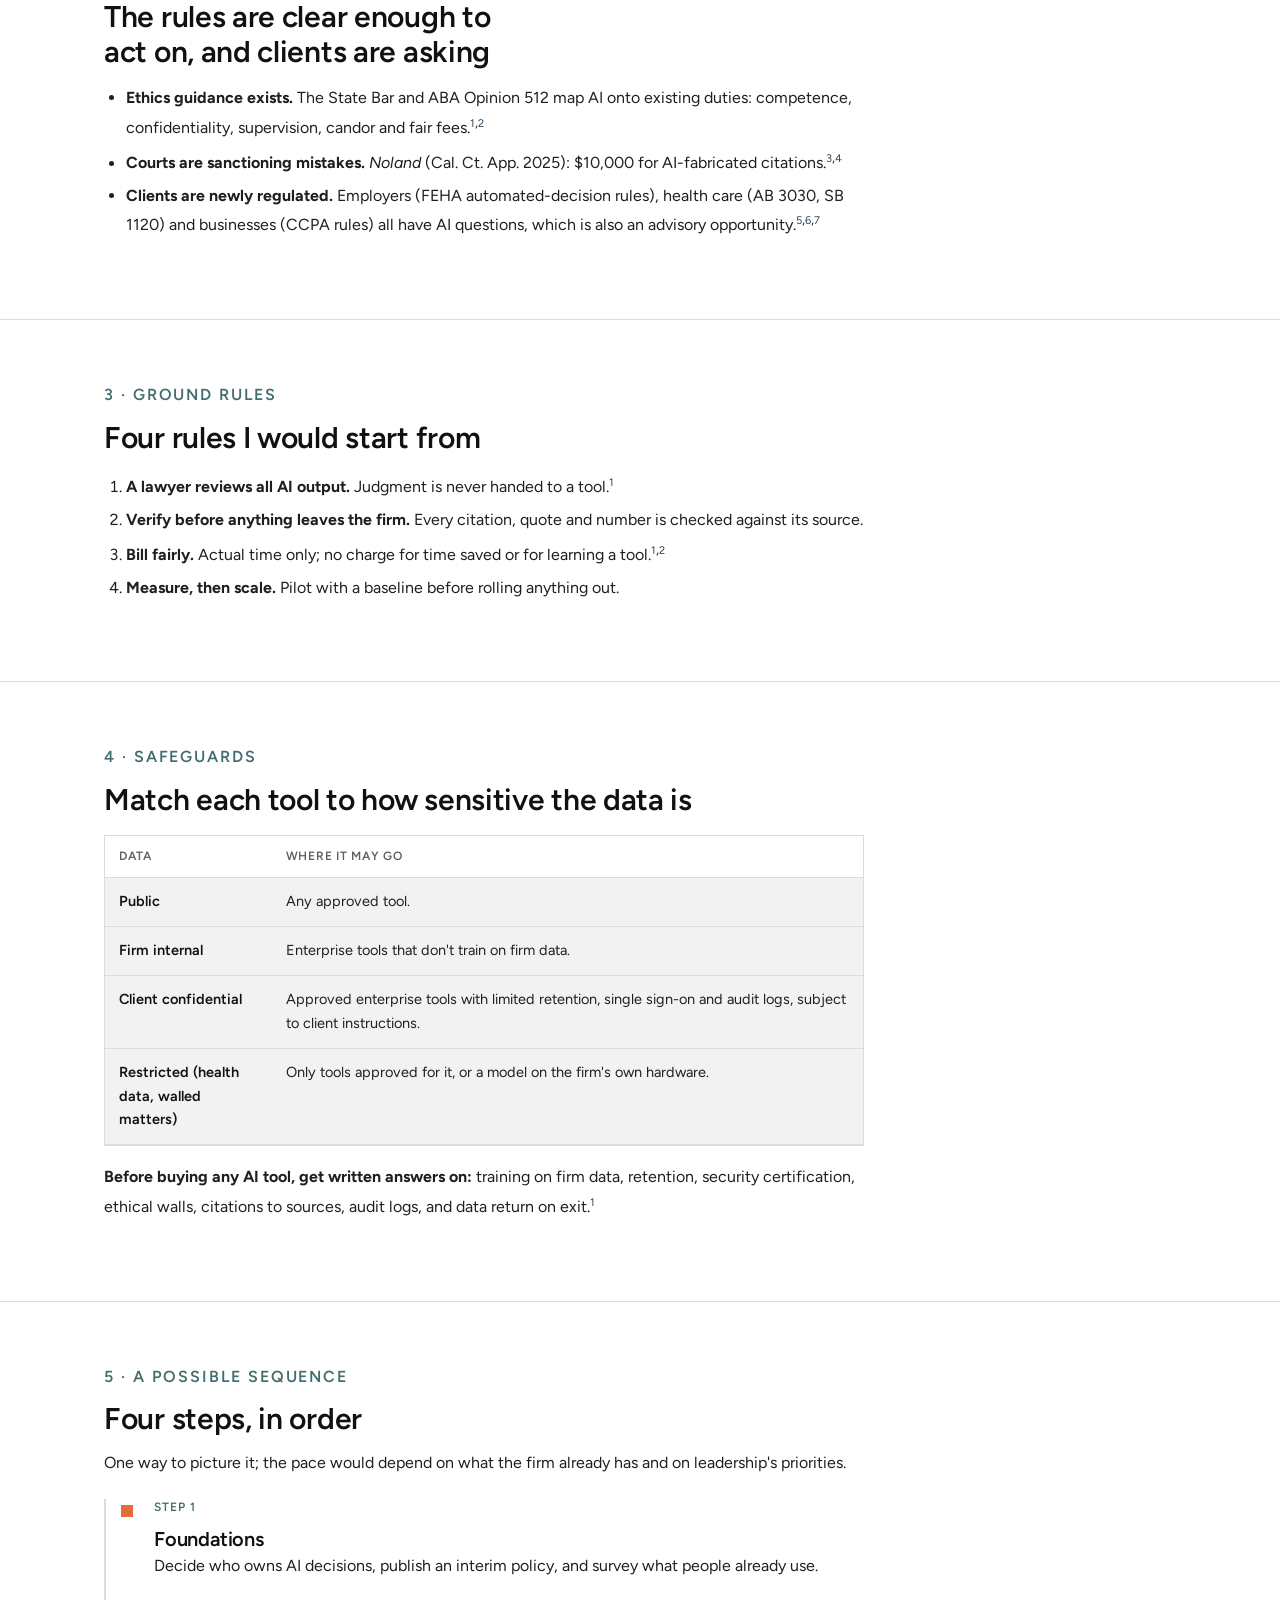
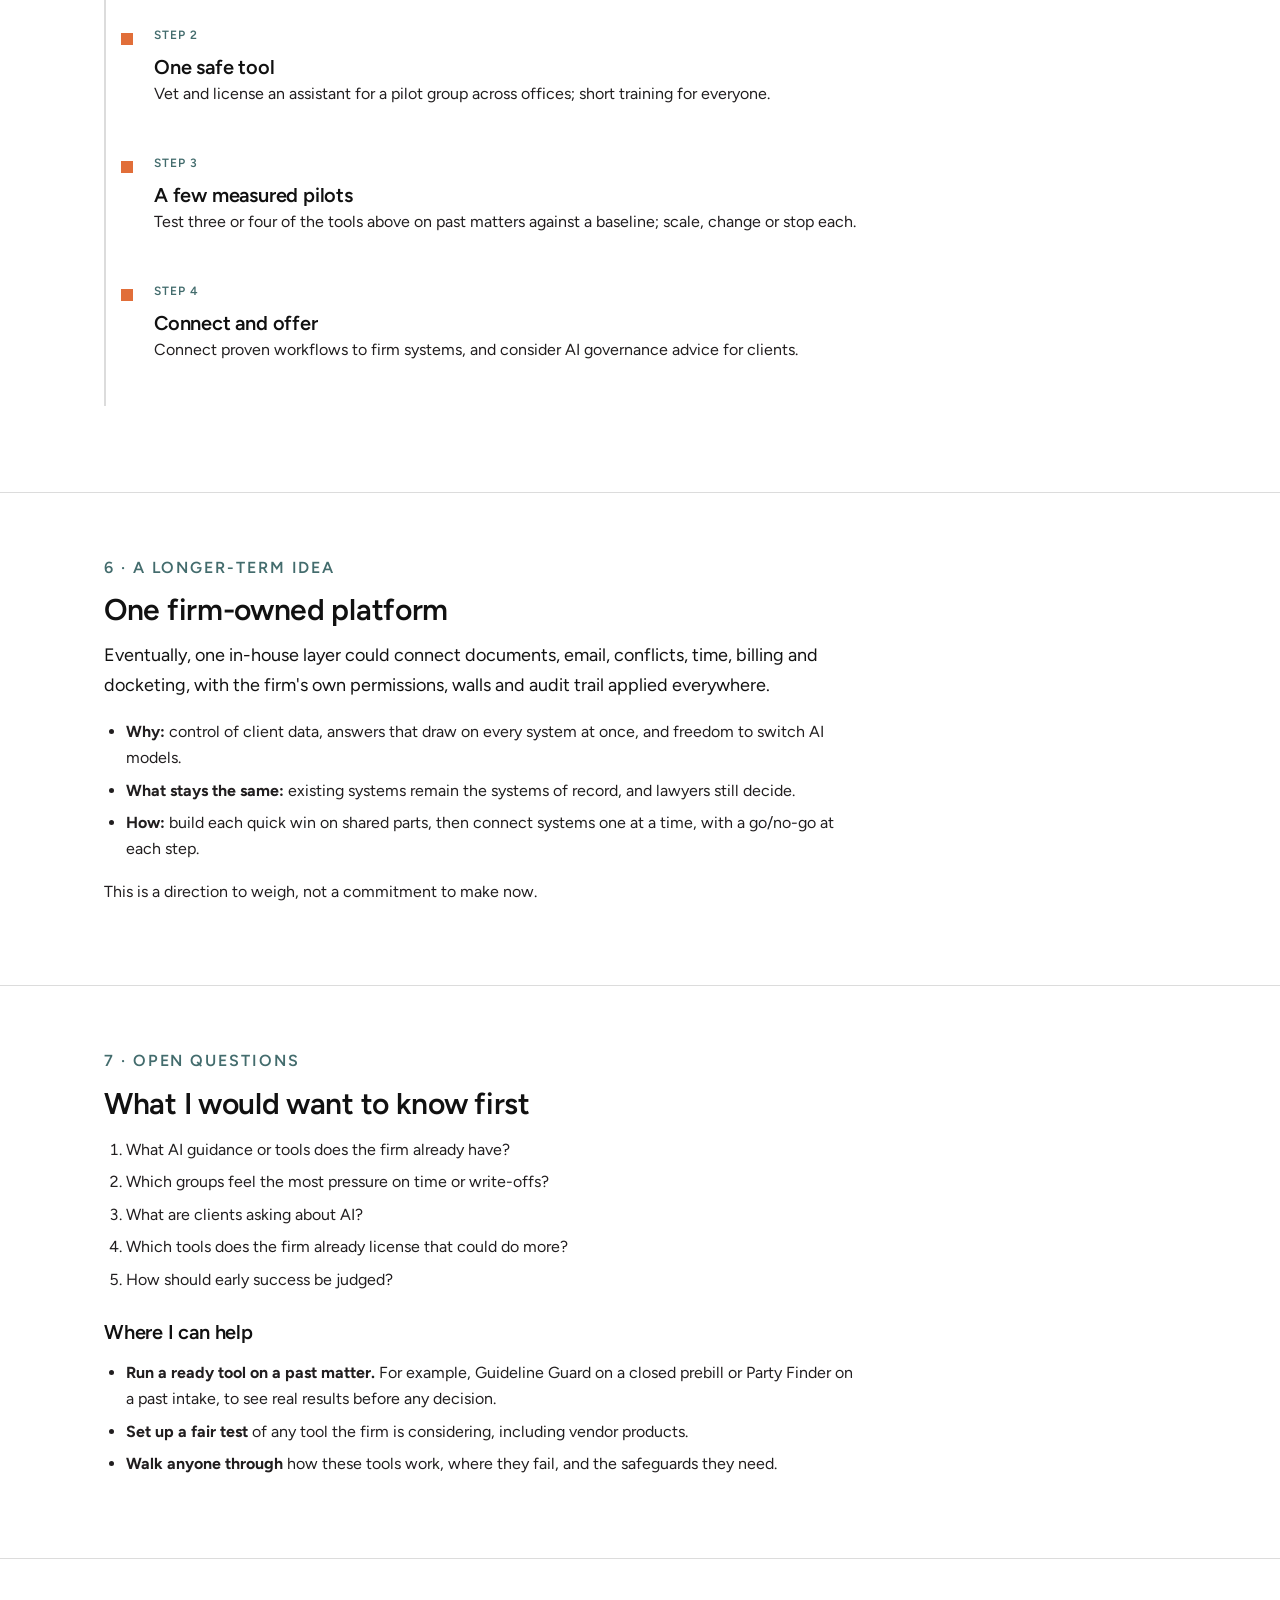
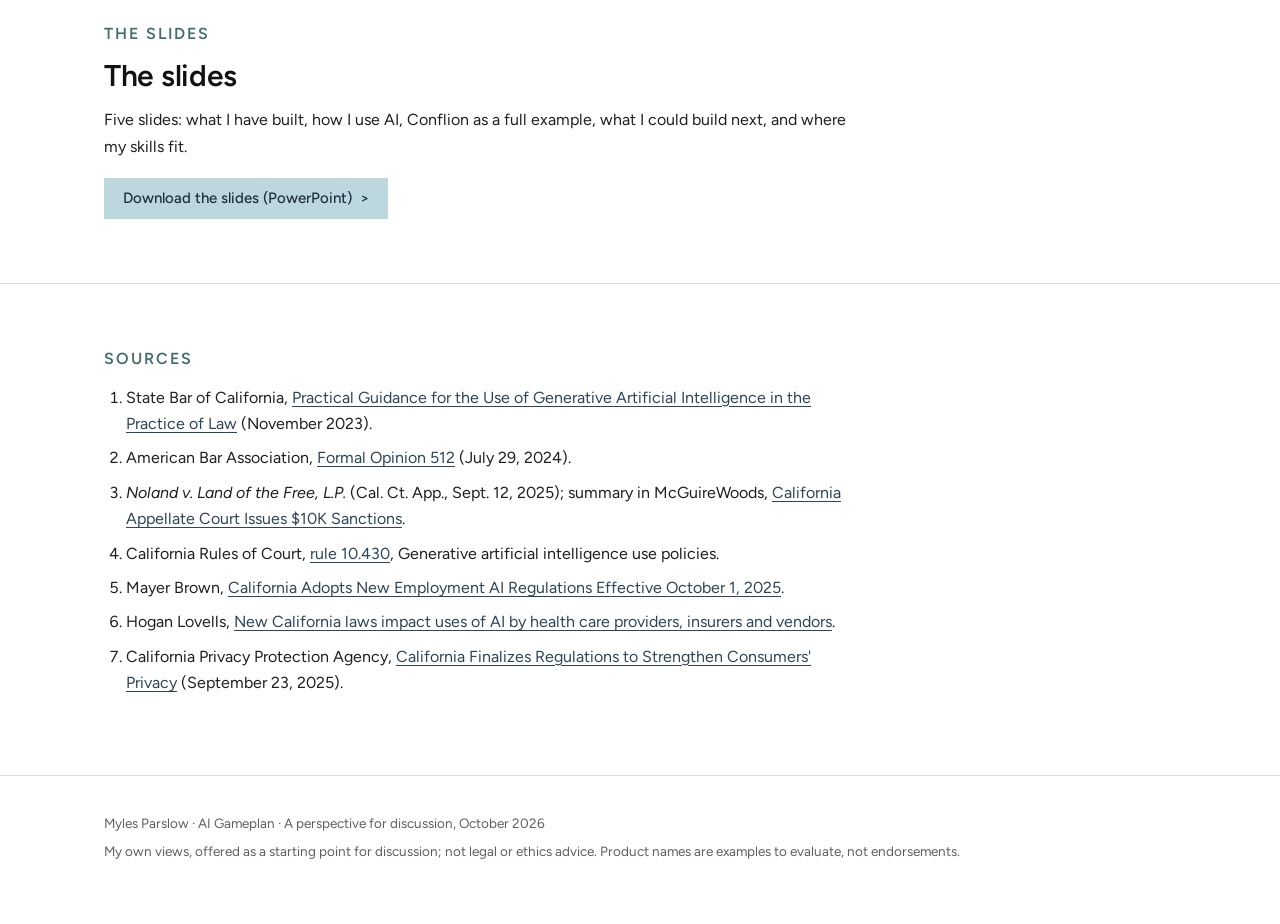
==== commit c47e803e: "Refresh the downloadable slides Co-Authored-By: Claude Opus 5.5 <noreply@anthropic.com> Claude-Sessi" ====
--- a/ai-gameplan/index.html
+++ b/ai-gameplan/index.html
@@ -207,7 +207,8 @@
 <section class="block" id="slides">
   <div class="wrap narrow doc">
     <p class="eyebrow">The slides</p>
-    <h2>The same ideas in five slides</h2>
+    <h2>The slides</h2>
+    <p>Five slides: what I have built, how I use AI, Conflion as a full example, what I could build next, and where my skills fit.</p>
     <div class="actions">
       <a class="btn primary" href="../downloads/AI-ideas-Myles-Parslow.pptx" download>Download the slides (PowerPoint)</a>
     </div>
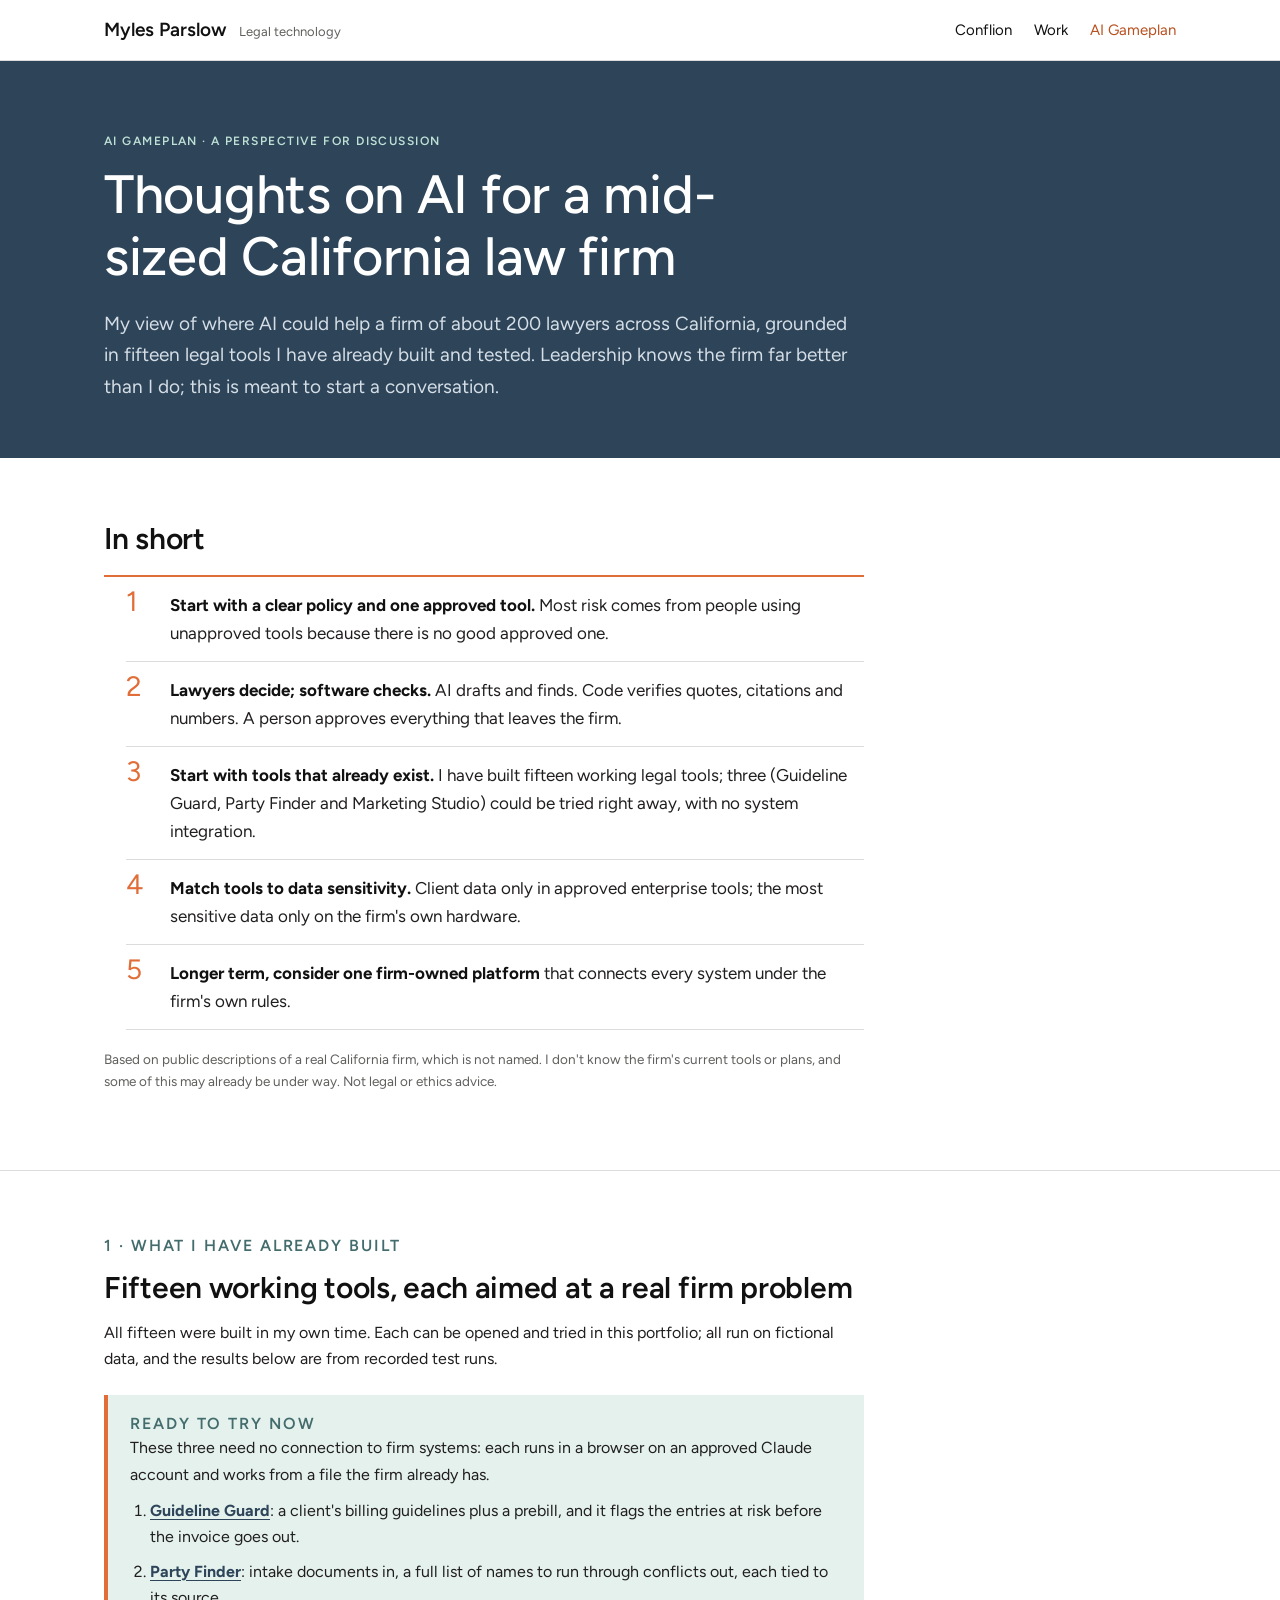
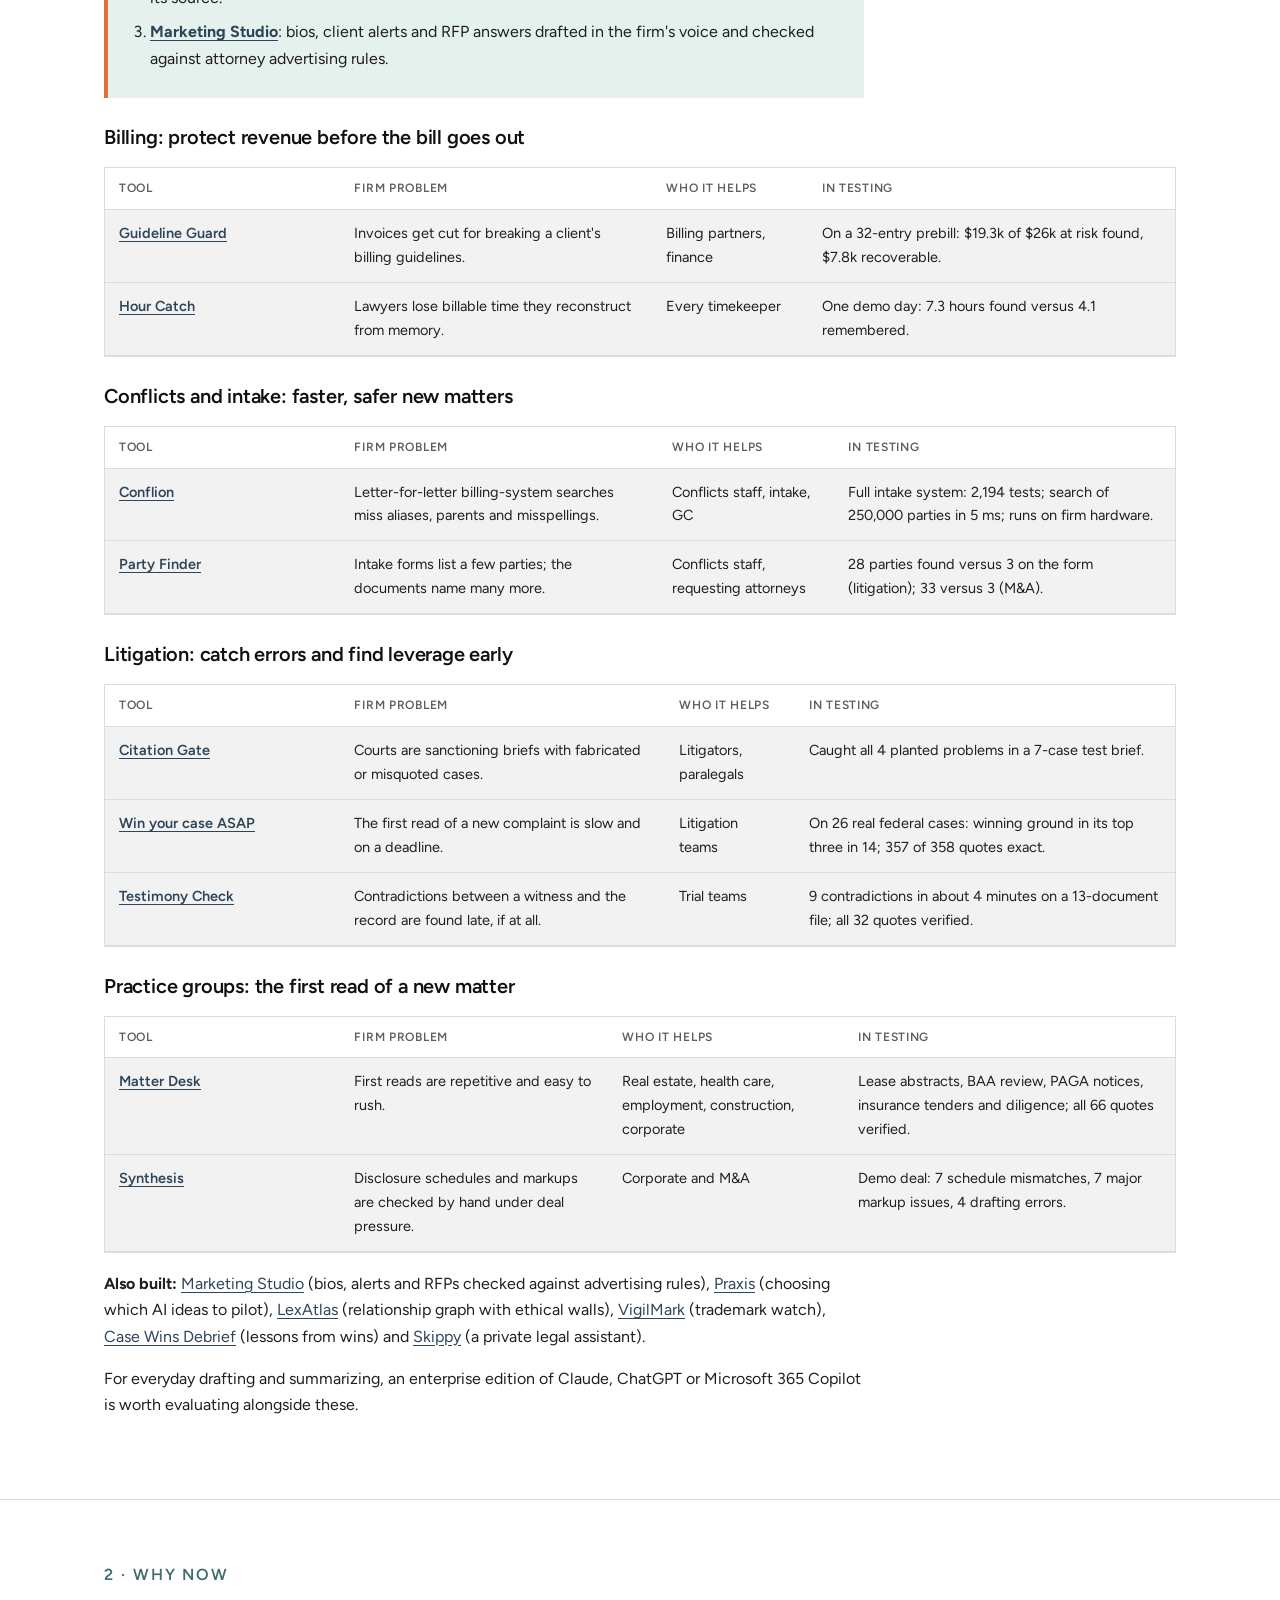
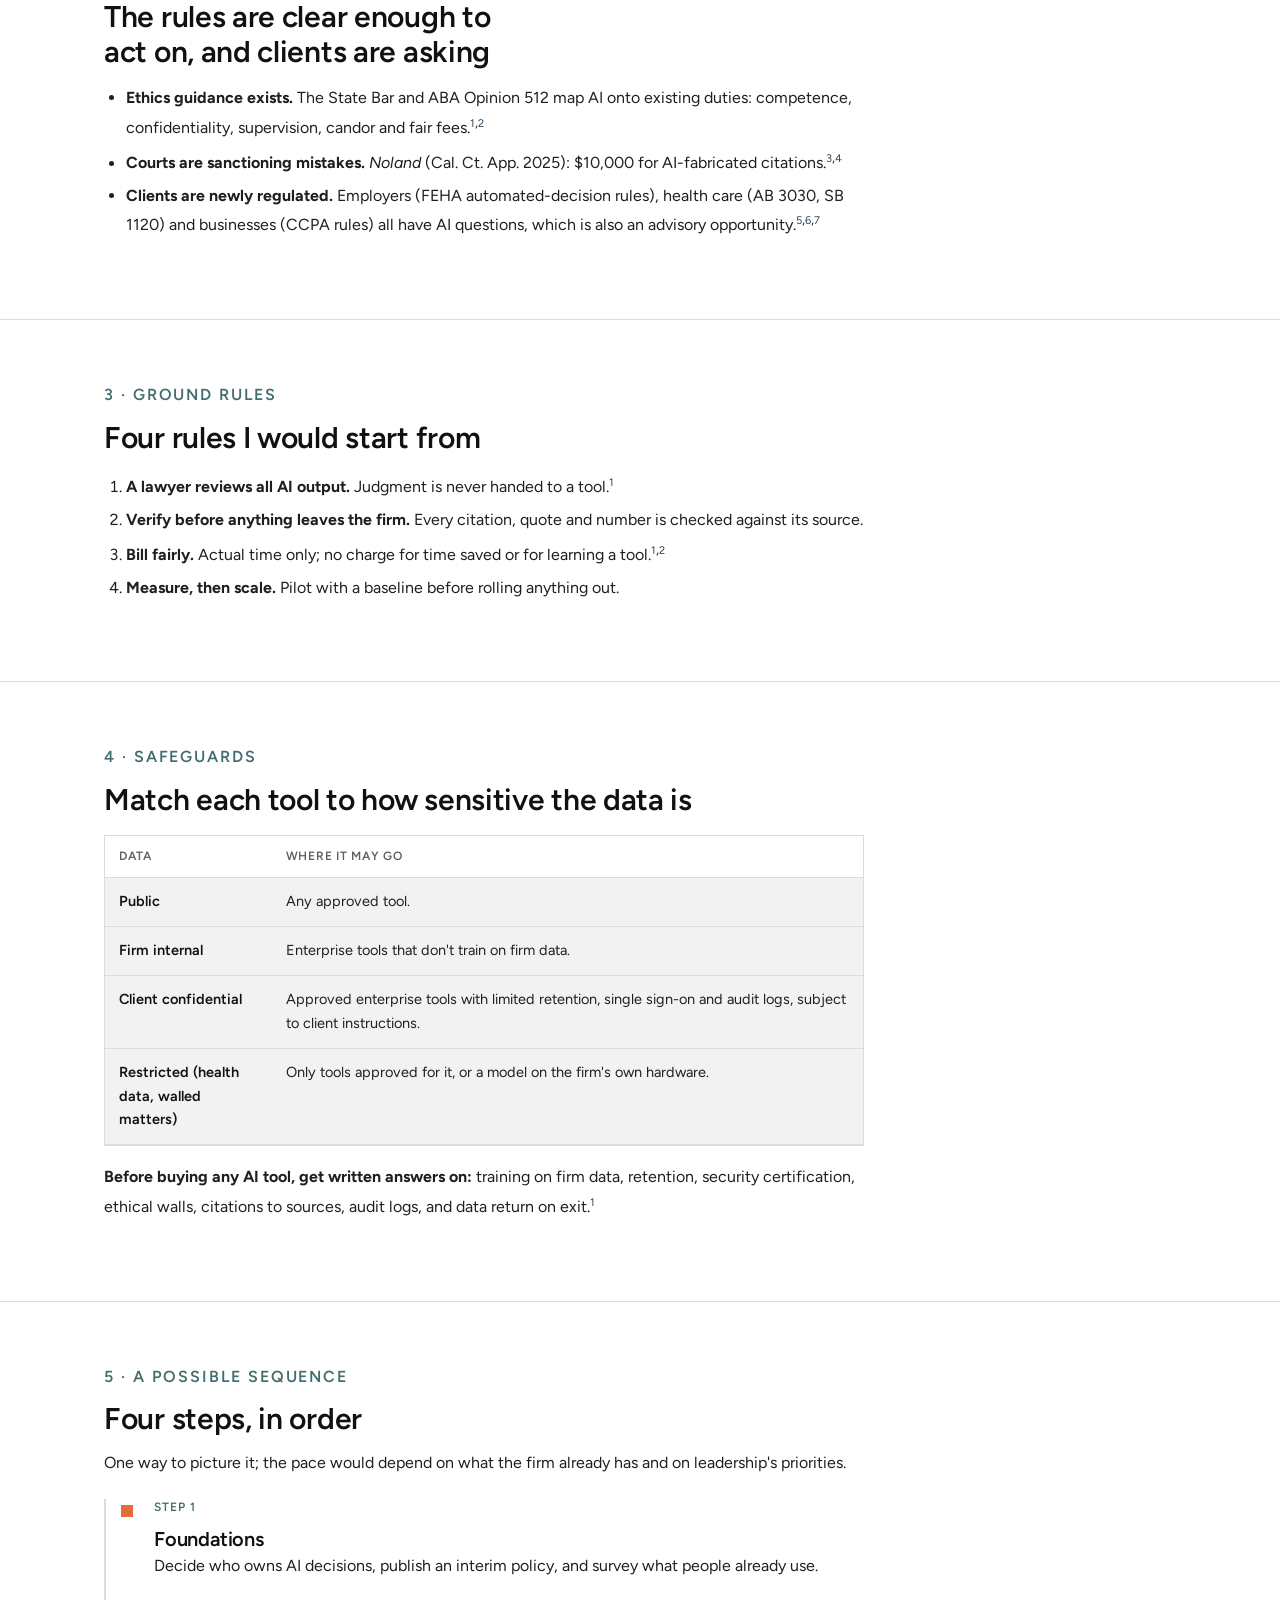
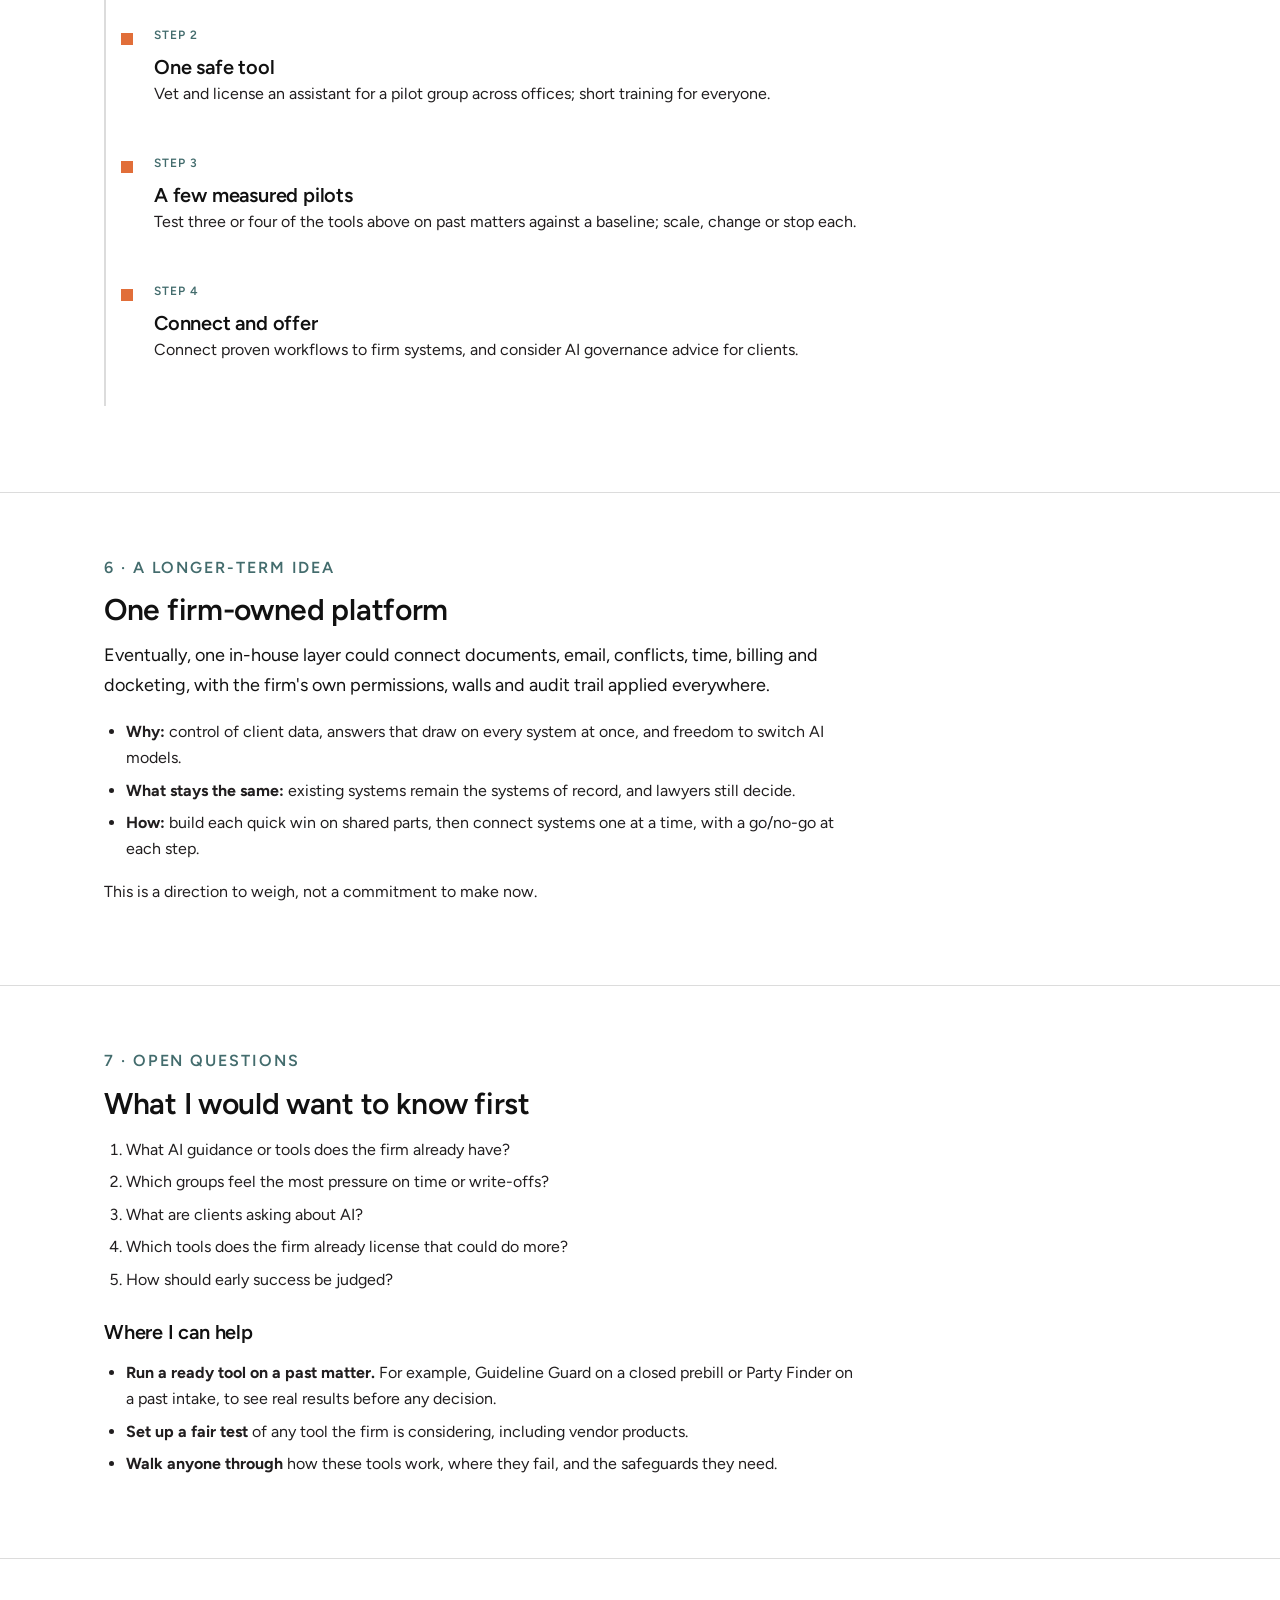
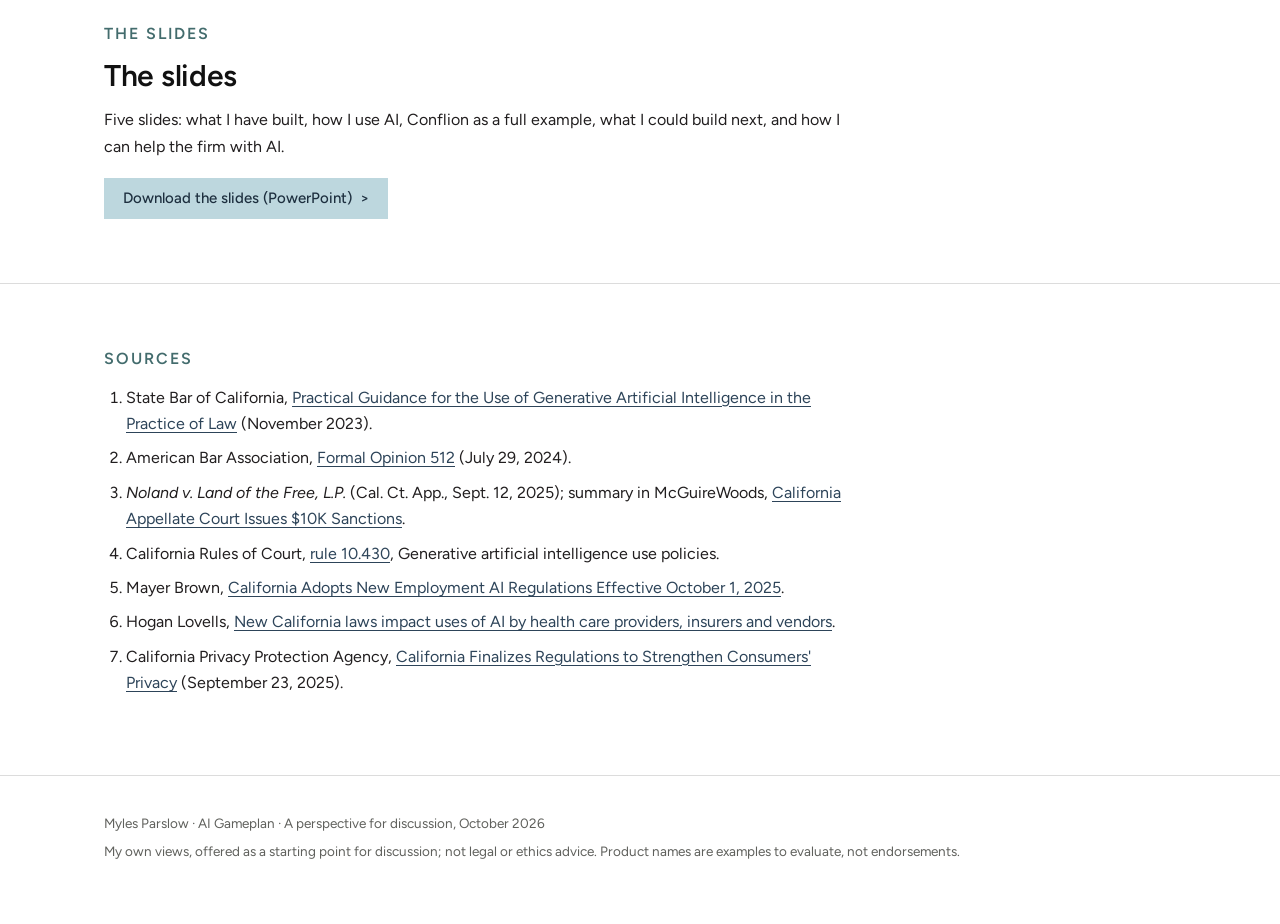
==== commit e411ba96: "Refresh the downloadable slides Co-Authored-By: Claude Opus 5.5 <noreply@anthropic.com> Claude-Sessi" ====
--- a/ai-gameplan/index.html
+++ b/ai-gameplan/index.html
@@ -208,7 +208,7 @@
   <div class="wrap narrow doc">
     <p class="eyebrow">The slides</p>
     <h2>The slides</h2>
-    <p>Five slides: what I have built, how I use AI, Conflion as a full example, what I could build next, and where my skills fit.</p>
+    <p>Five slides: what I have built, how I use AI, Conflion as a full example, what I could build next, and how I can help the firm with AI.</p>
     <div class="actions">
       <a class="btn primary" href="../downloads/AI-ideas-Myles-Parslow.pptx" download>Download the slides (PowerPoint)</a>
     </div>
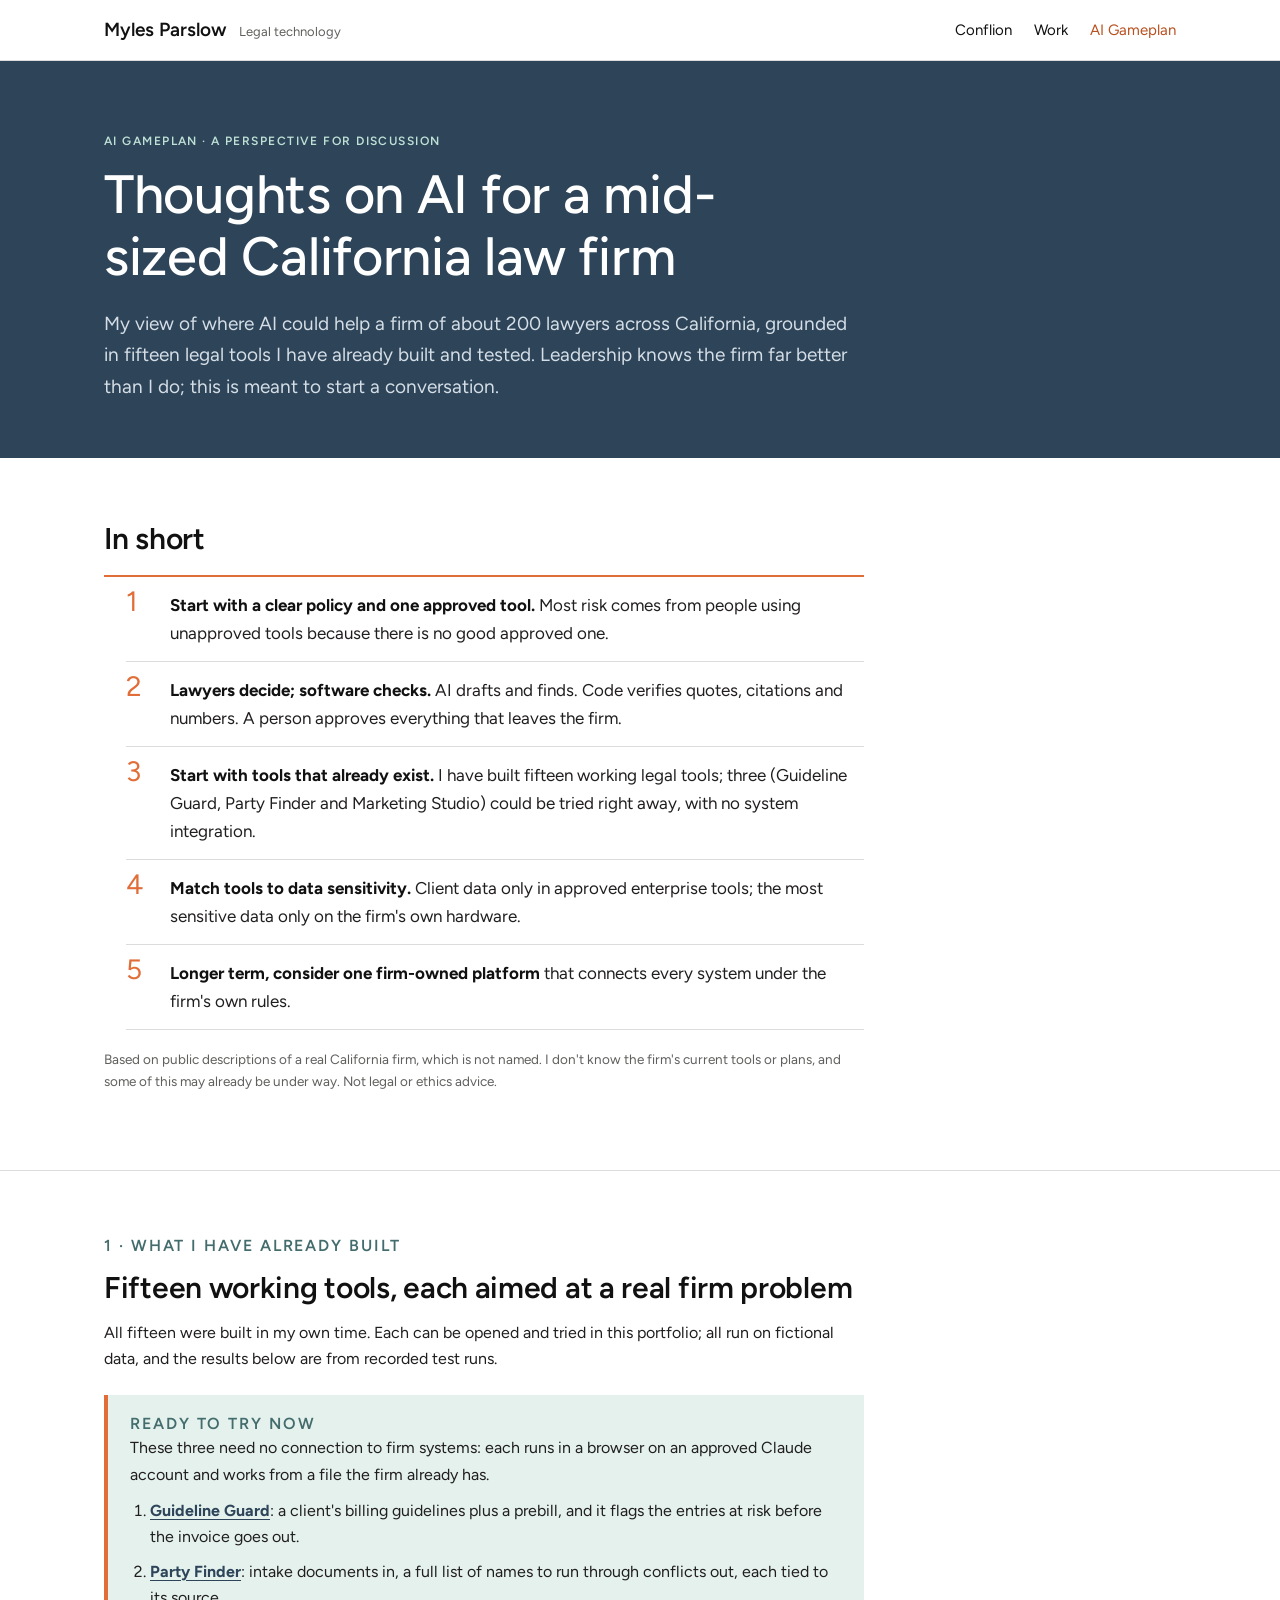
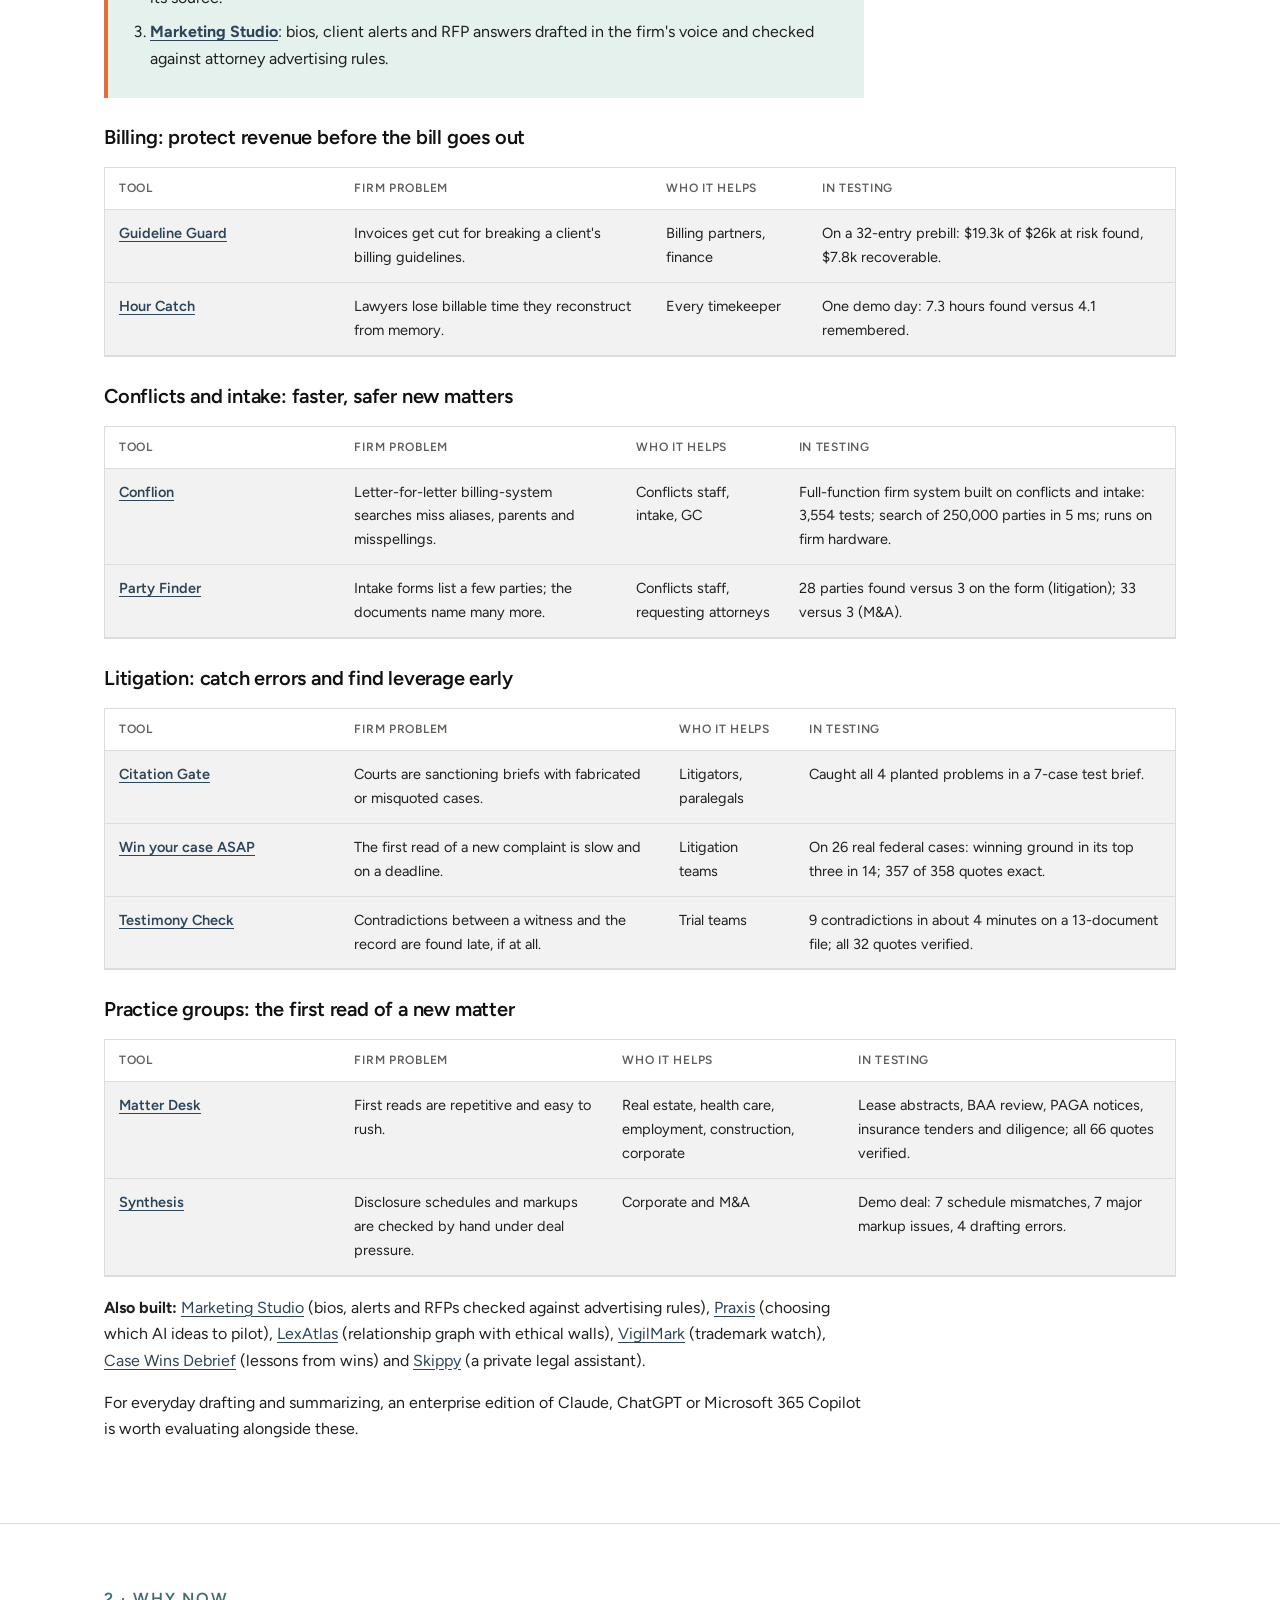
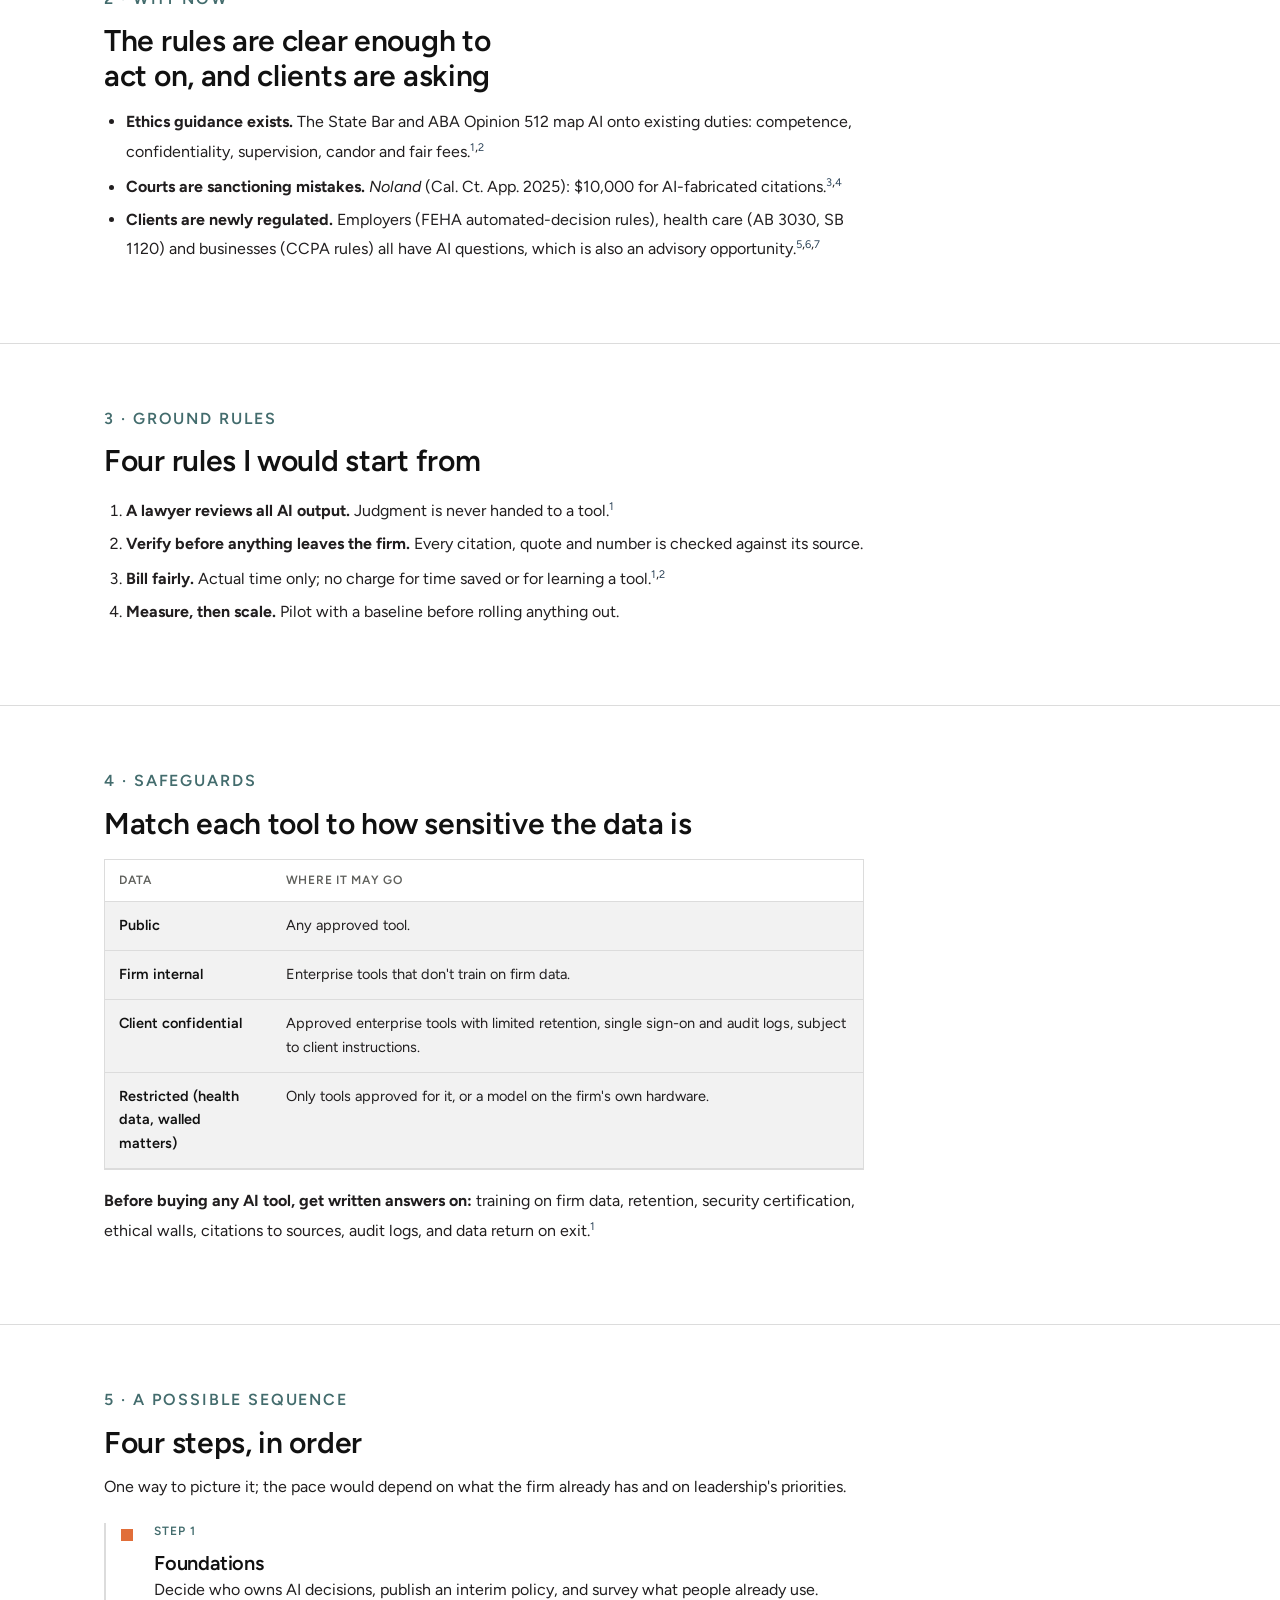
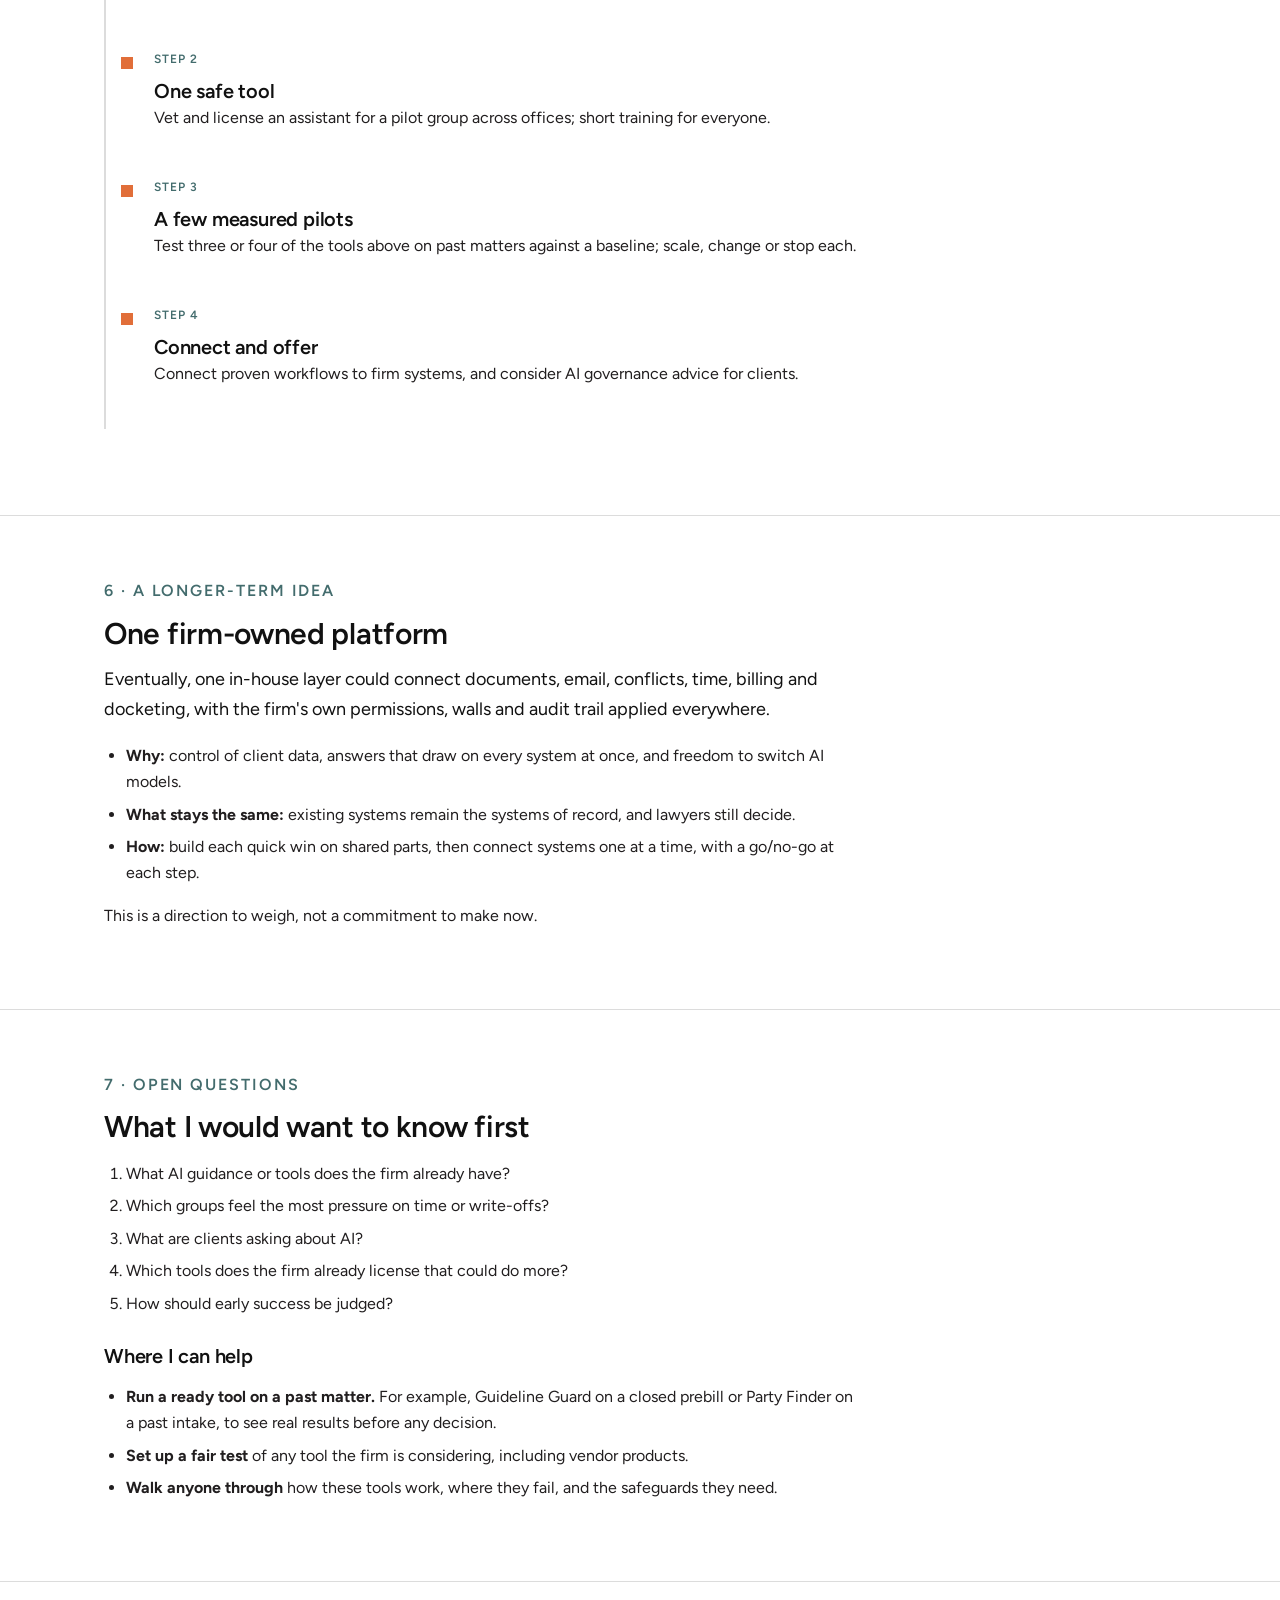
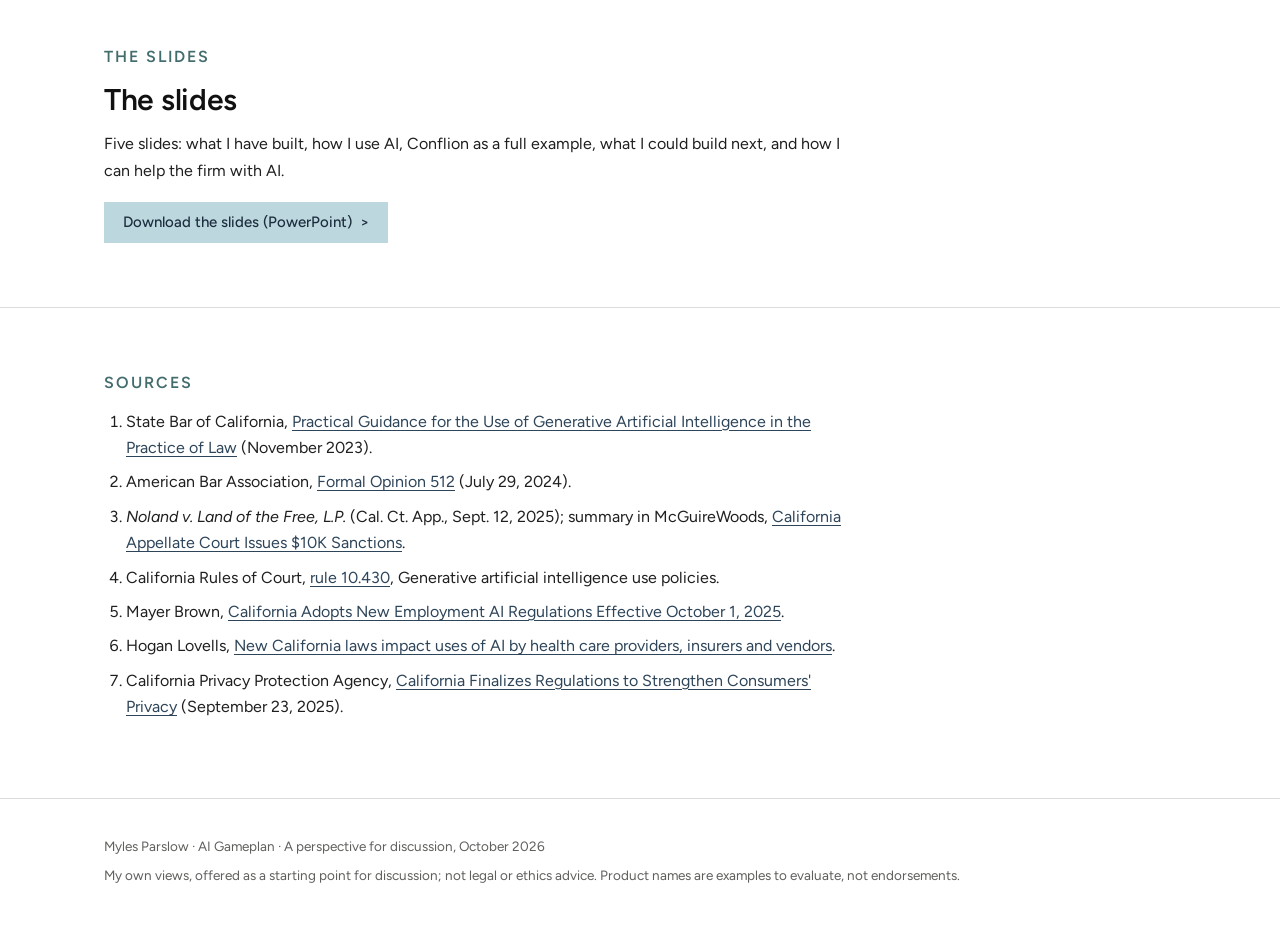
==== commit f2b90820: "Present Conflion as full-function firm software Co-Authored-By: Claude Opus 5.5 <noreply@anthropic.c" ====
--- a/ai-gameplan/index.html
+++ b/ai-gameplan/index.html
@@ -79,7 +79,7 @@
       <table class="tbl stack built-tbl">
         <thead><tr><th>Tool</th><th>Firm problem</th><th>Who it helps</th><th>In testing</th></tr></thead>
         <tbody>
-          <tr><td><a href="../#conflion">Conflion</a></td><td data-label="Firm problem">Letter-for-letter billing-system searches miss aliases, parents and misspellings.</td><td data-label="Who it helps">Conflicts staff, intake, GC</td><td data-label="In testing">Full intake system: 2,194 tests; search of 250,000 parties in 5 ms; runs on firm hardware.</td></tr>
+          <tr><td><a href="../#conflion">Conflion</a></td><td data-label="Firm problem">Letter-for-letter billing-system searches miss aliases, parents and misspellings.</td><td data-label="Who it helps">Conflicts staff, intake, GC</td><td data-label="In testing">Full-function firm system built on conflicts and intake: 3,554 tests; search of 250,000 parties in 5 ms; runs on firm hardware.</td></tr>
           <tr><td><a href="../#partyfinder">Party Finder</a></td><td data-label="Firm problem">Intake forms list a few parties; the documents name many more.</td><td data-label="Who it helps">Conflicts staff, requesting attorneys</td><td data-label="In testing">28 parties found versus 3 on the form (litigation); 33 versus 3 (M&amp;A).</td></tr>
         </tbody>
       </table>
